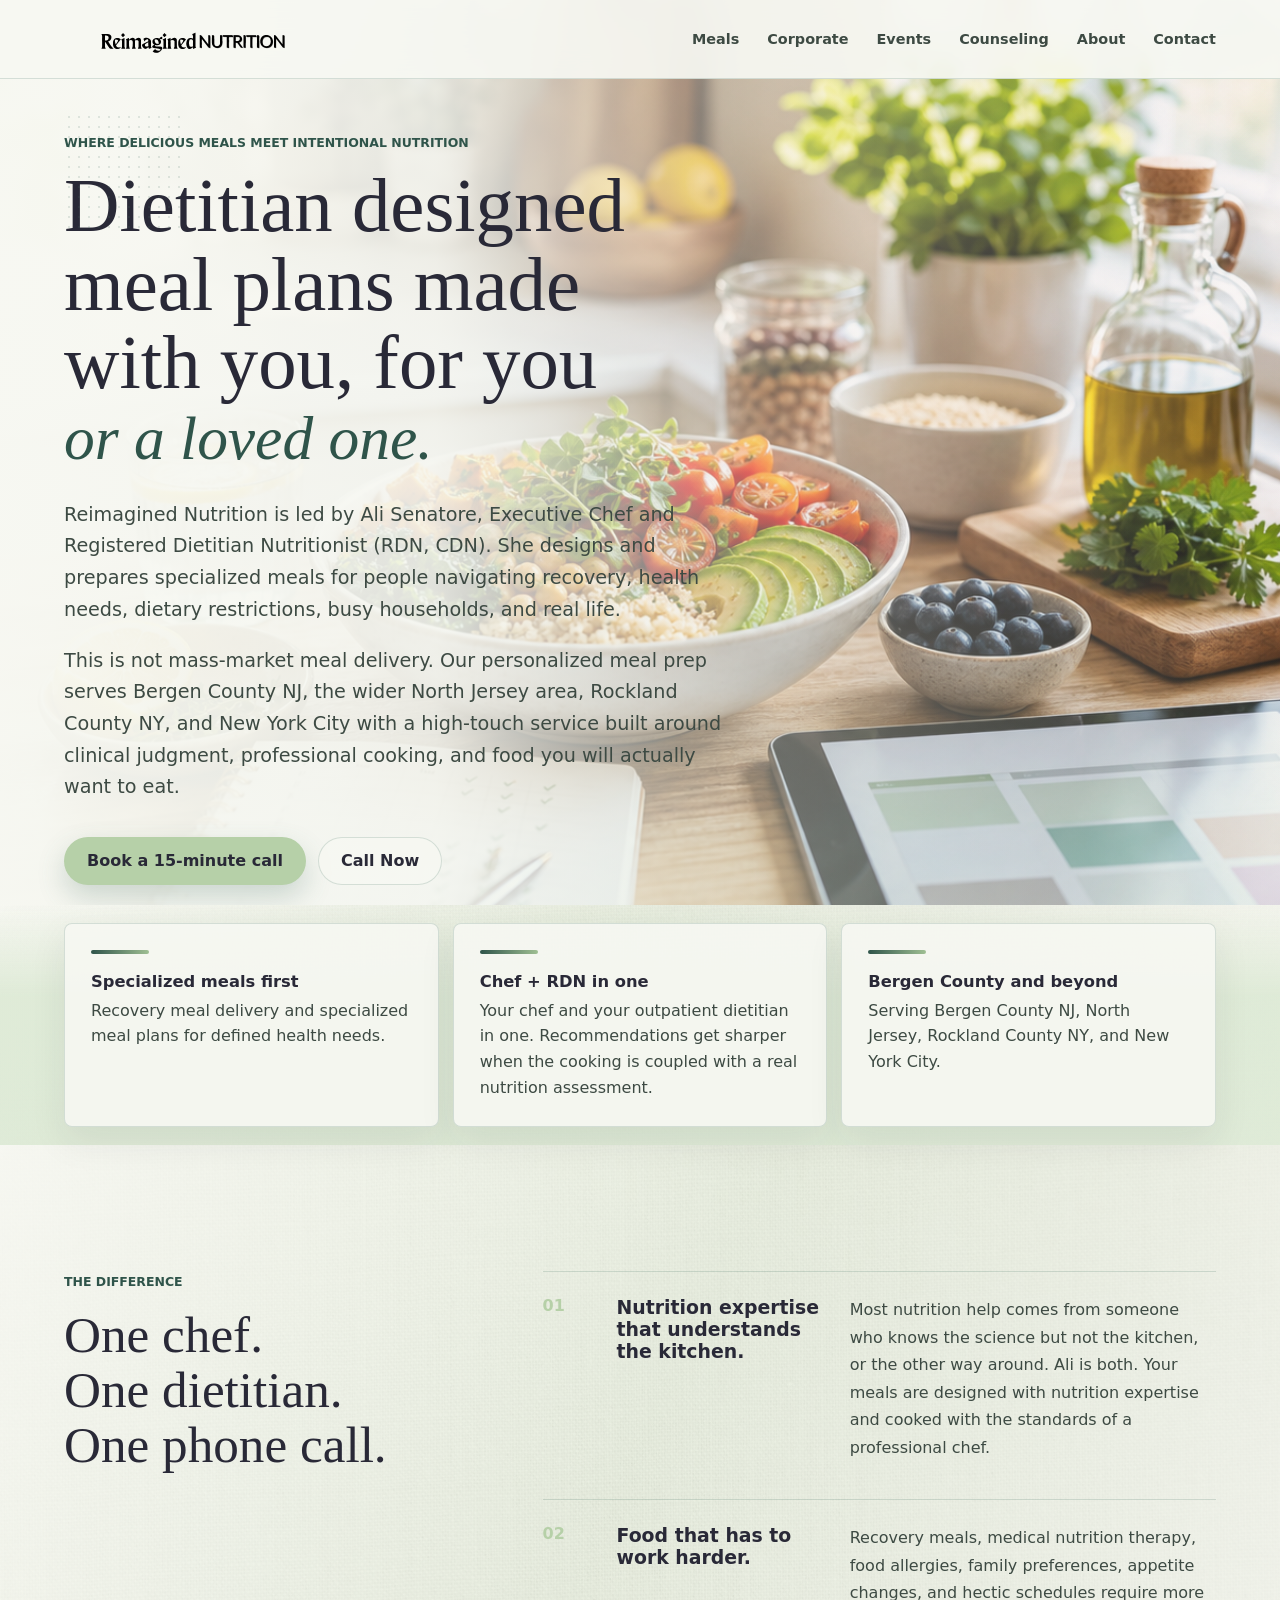
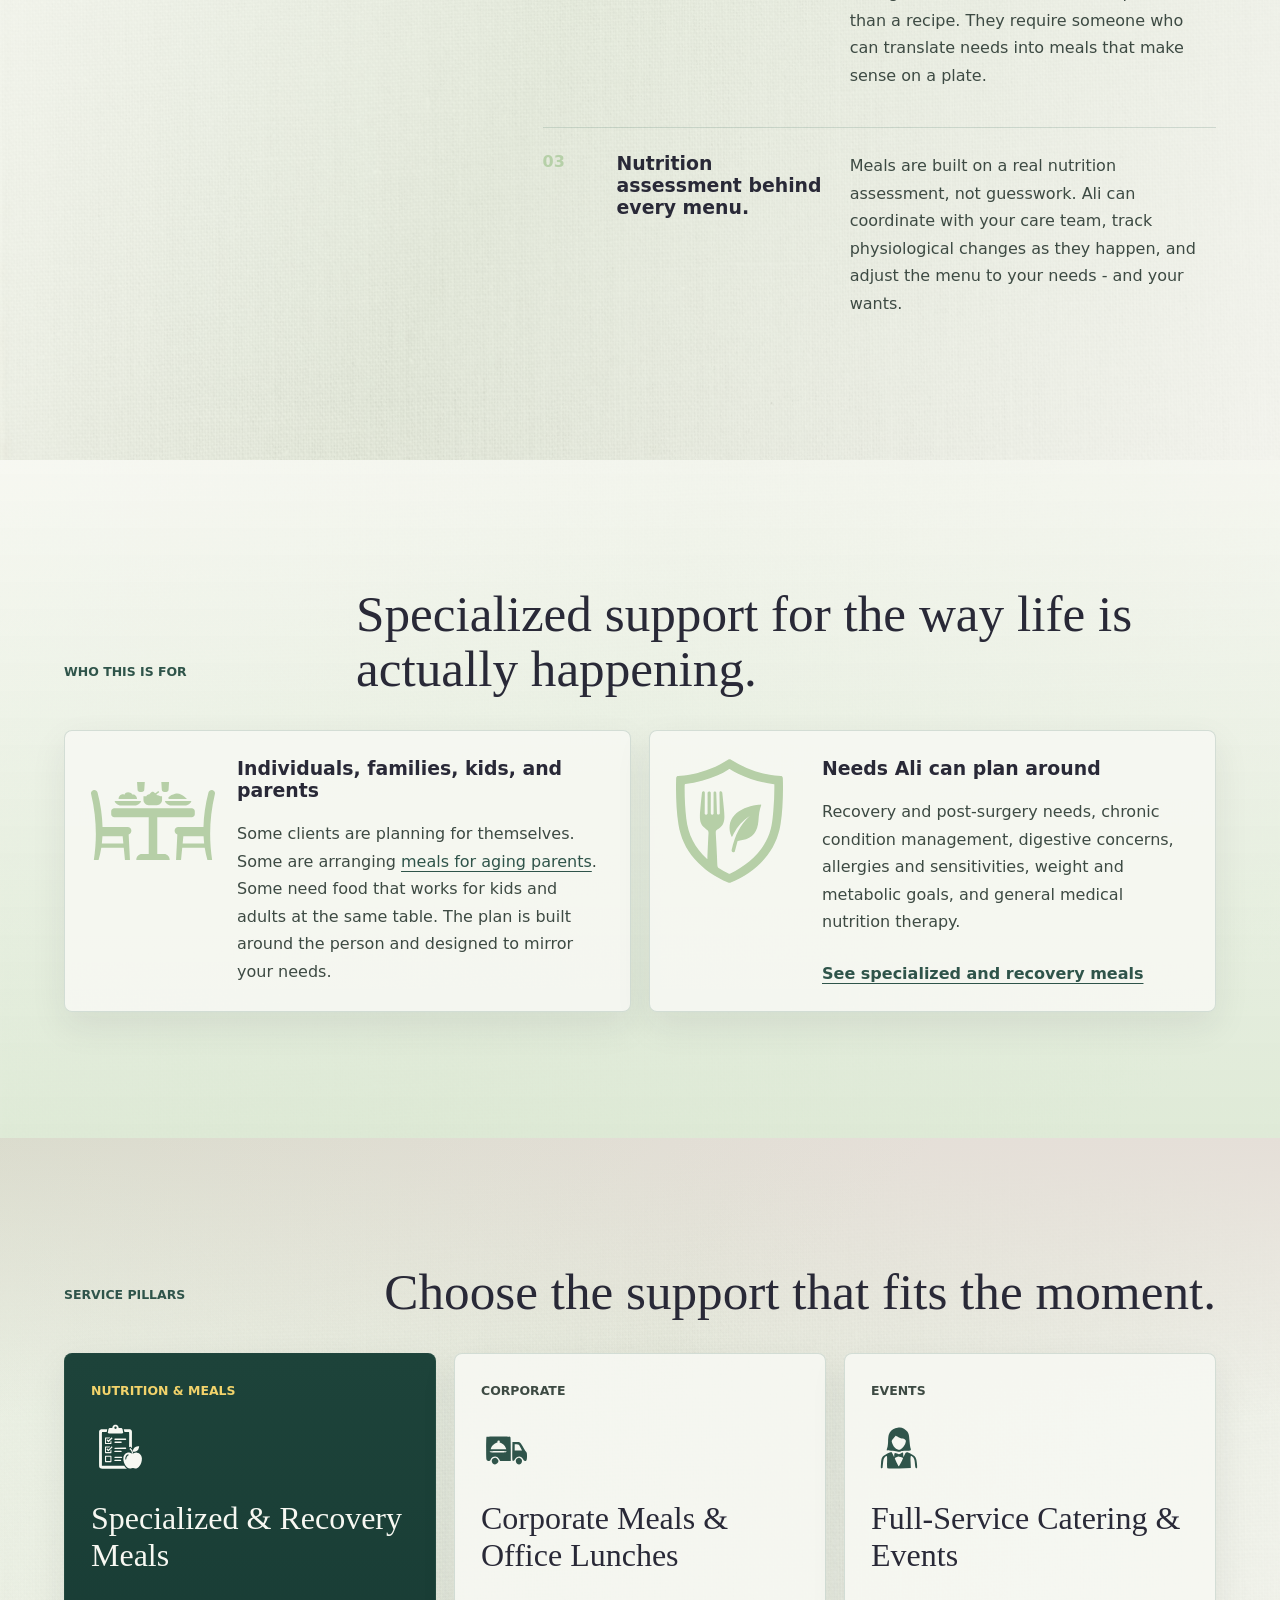
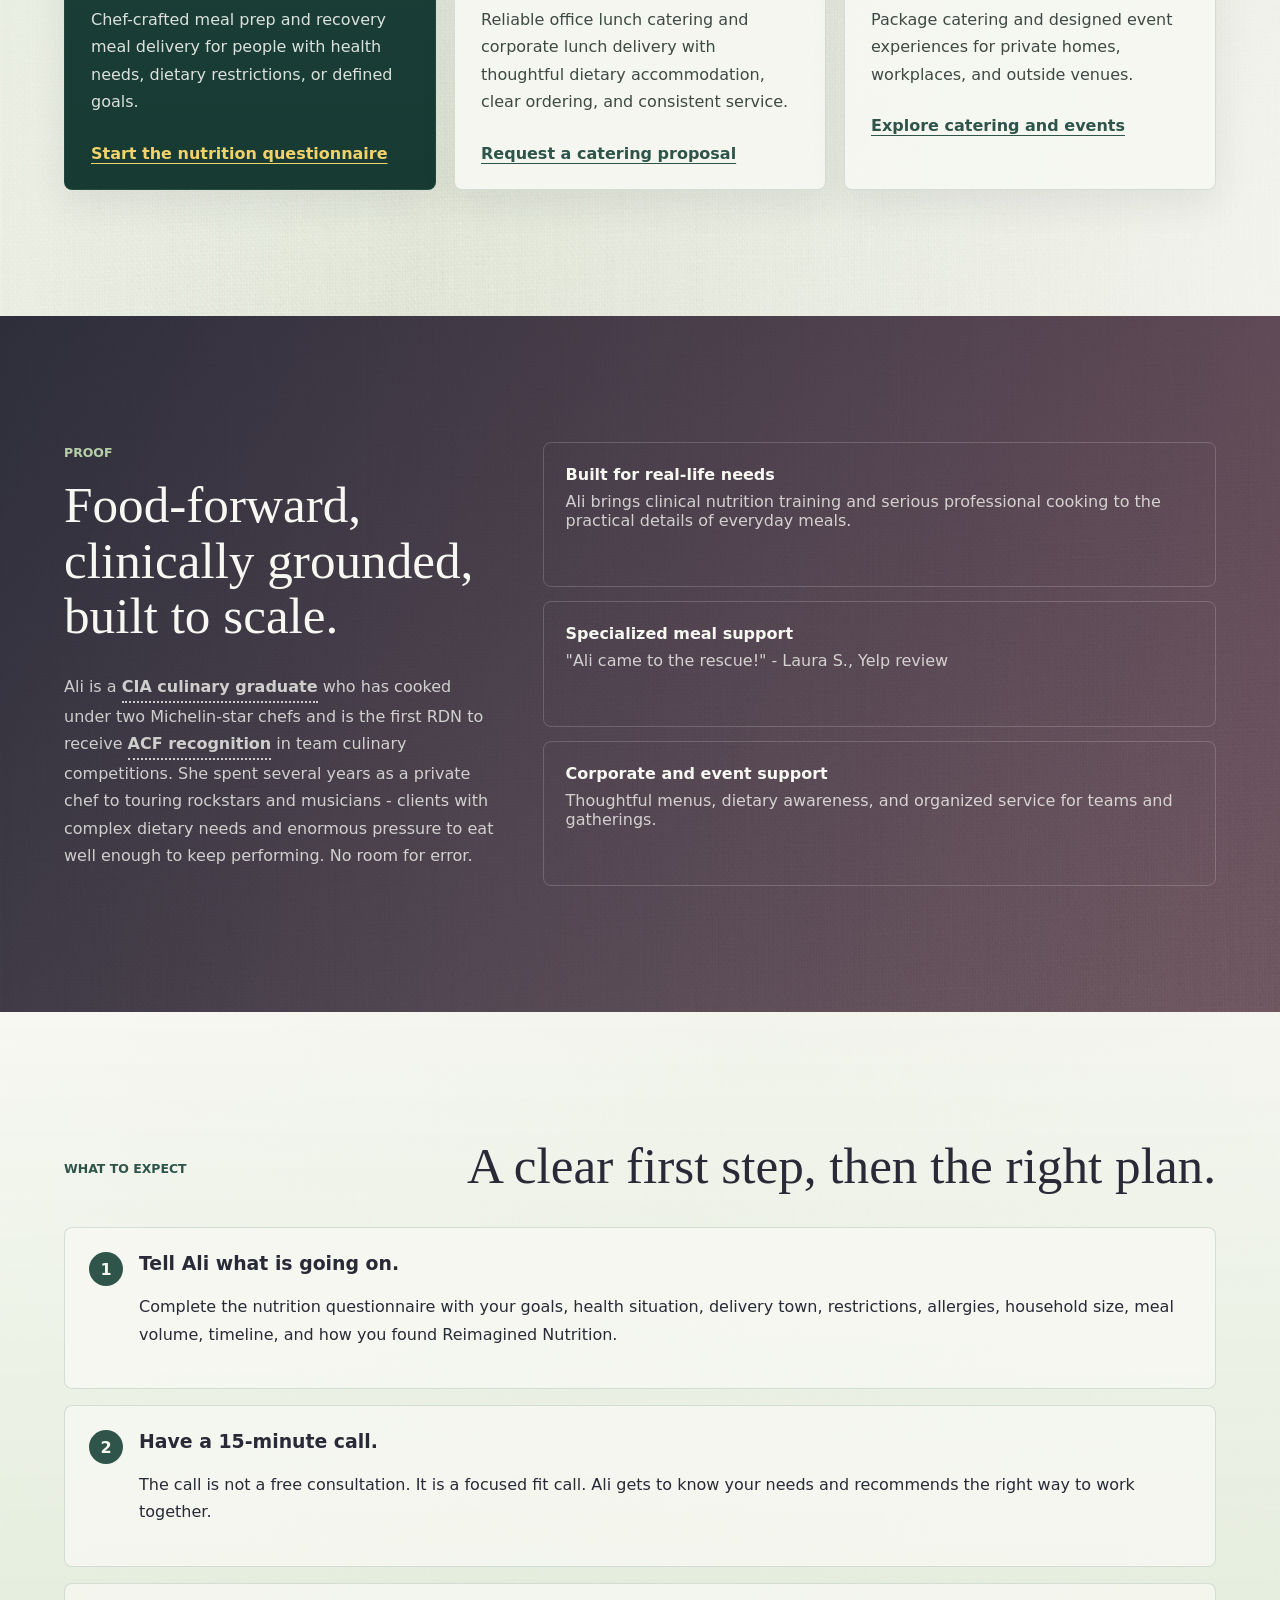
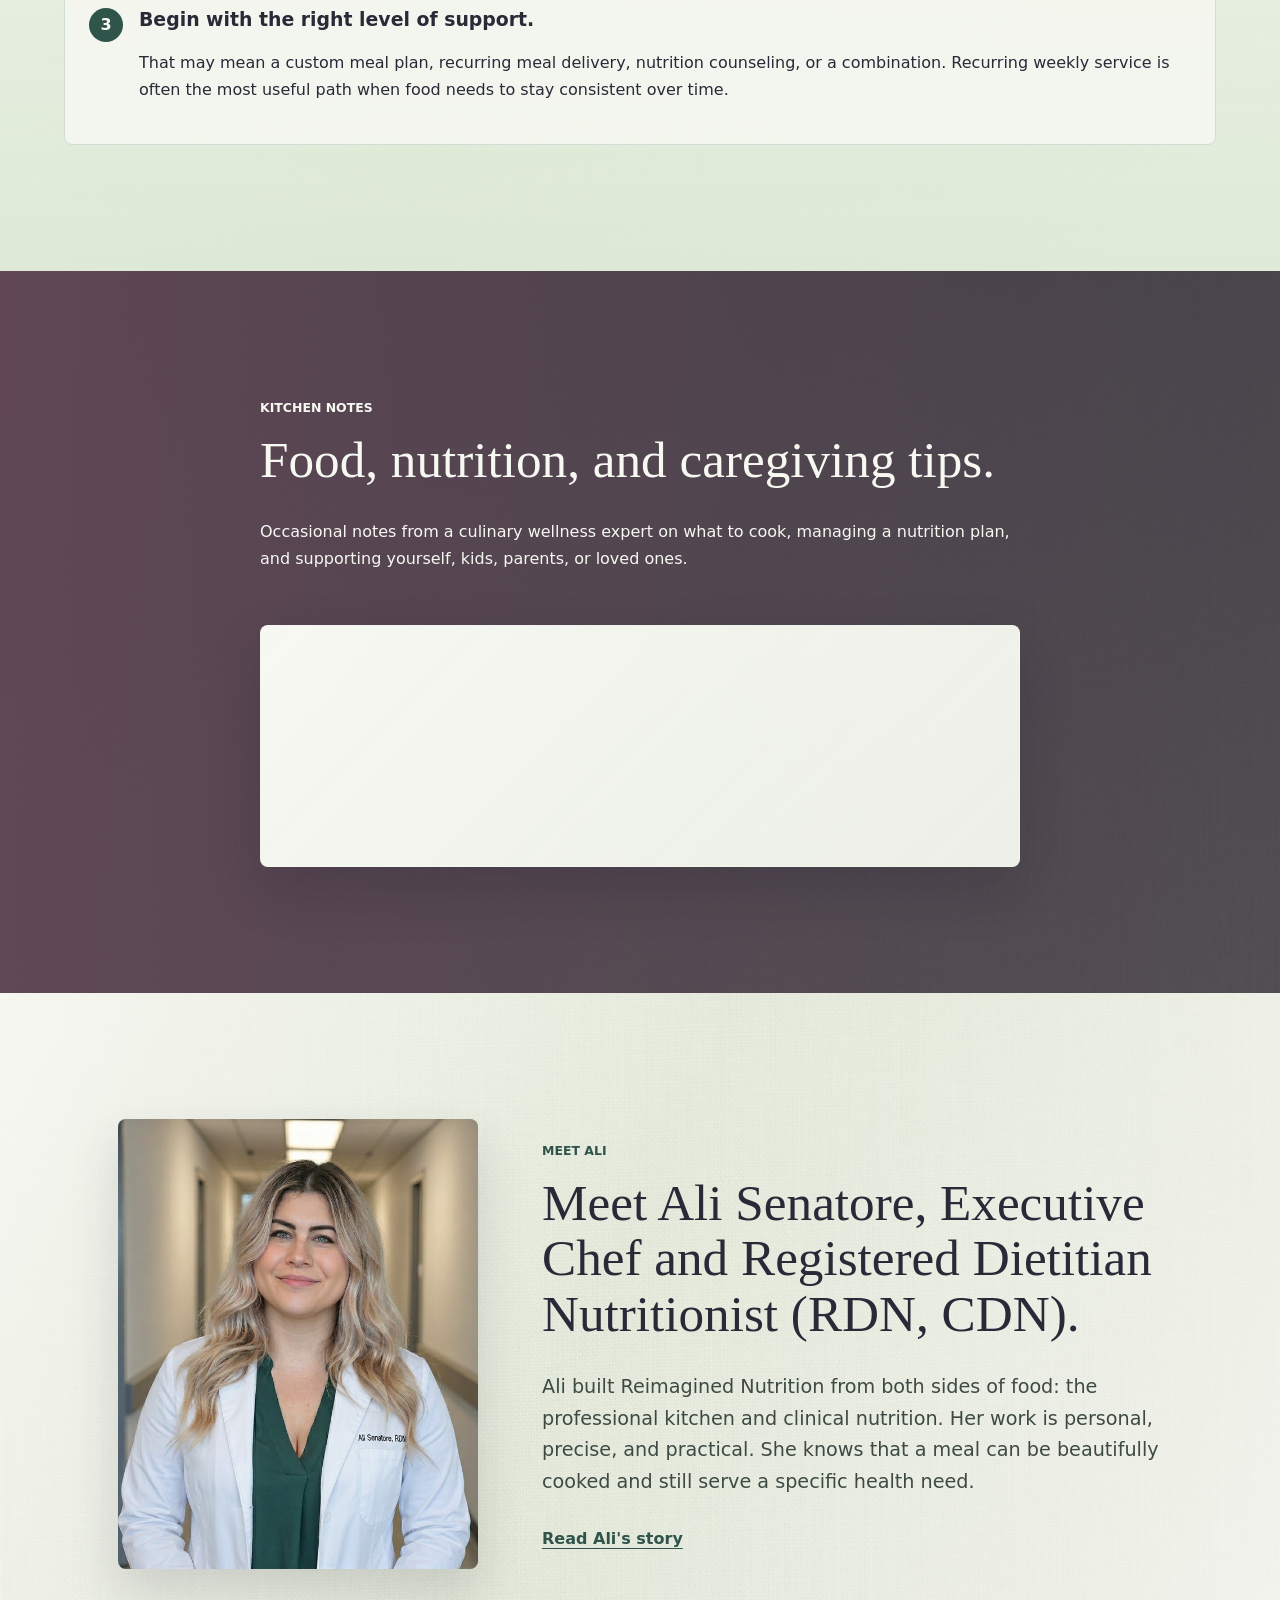
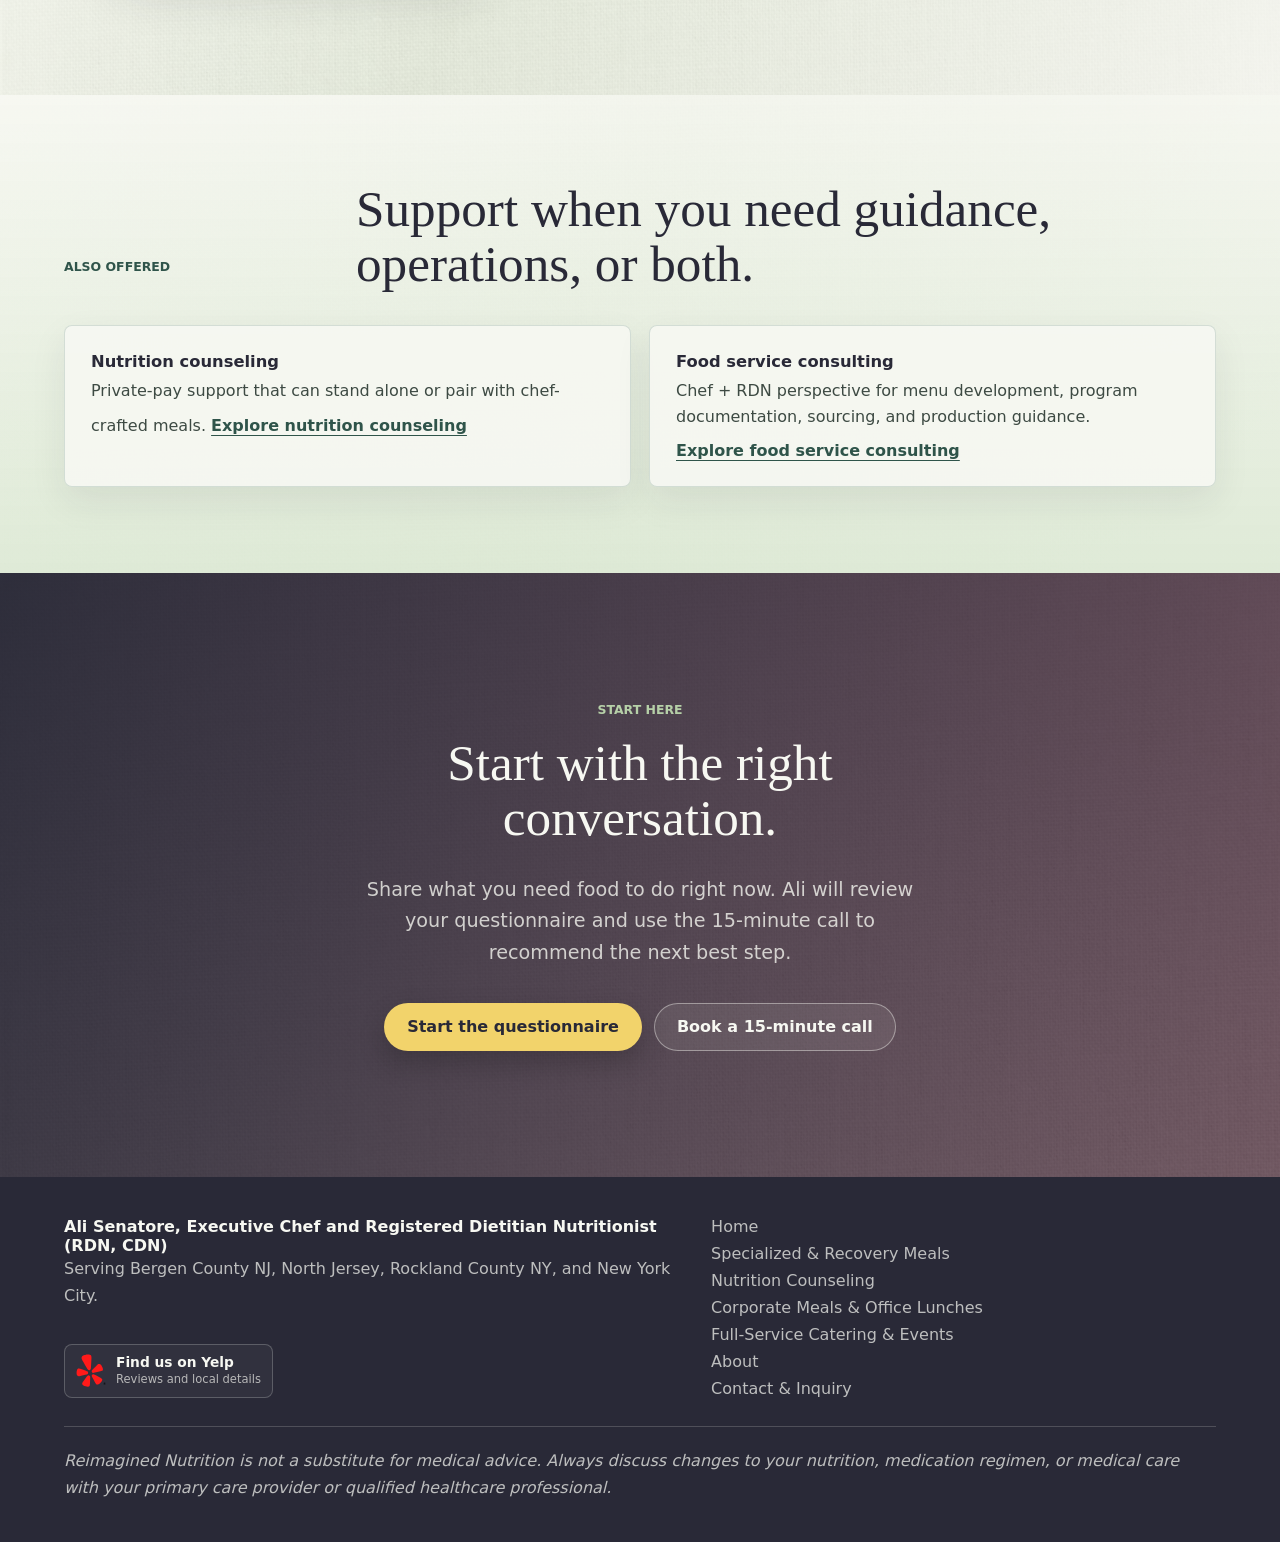
==== index.html @ 57abd43b "Link homepage aging-parent mention to caregiver landing page" ====
<!doctype html>
<html lang="en">
  <head>
    <meta charset="utf-8">
    <meta name="viewport" content="width=device-width, initial-scale=1">
    <title>Chef Dietitian Meal Plans | Reimagined Nutrition</title>
    <meta name="description" content="Chef-crafted meal plans and recovery meal delivery from Ali Senatore, RDN, serving Bergen County NJ, North Jersey, NYC, and Rockland.">
    <link rel="icon" type="image/png" href="assets/reimagined-nutrition-icon.png">
    <link rel="preload" as="image" href="assets/reimagined-nutrition-hero.png">
    <link rel="preload" as="image" href="assets/reimagined-nutrition-logo-transparent.png">
    <link rel="stylesheet" href="styles.css?v=caregiver-link-20260904">
  </head>
  <body>
    <header class="site-header" data-header>
      <a class="brand" href="index.html" aria-label="Reimagined Nutrition home">
        <img class="brand-logo" src="assets/reimagined-nutrition-logo-transparent.png" alt="Reimagined Nutrition">
      </a>
      <button class="nav-toggle" type="button" aria-label="Toggle navigation" aria-expanded="false" data-nav-toggle>
        <span></span>
        <span></span>
      </button>
      <nav class="site-nav" aria-label="Primary navigation" data-nav>
        <a href="specialized-recovery-meals.html">Meals</a>
        <a href="corporate-meals-office-lunches.html">Corporate</a>
        <a href="full-service-catering-events.html">Events</a>
        <a href="nutrition-counseling.html">Counseling</a>
        <a href="about.html">About</a>
        <a href="contact-and-inquiry.html">Contact</a>
      </nav>
    </header>

    <main id="top">
      <section class="hero" aria-labelledby="hero-title">
        <img class="hero-image" src="assets/reimagined-nutrition-hero.png" alt="Balanced meal ingredients, meal planning tools, and a coaching notebook on a bright kitchen table.">
        <div class="hero-shade" aria-hidden="true"></div>
        <div class="hero-content">
          <p class="eyebrow">where delicious meals meet intentional nutrition</p>
          <h1 id="hero-title"><span class="hero-title-lock">Dietitian designed</span> <span class="hero-title-lock">meal plans made</span> <span class="hero-title-lock">with you, for you</span> <span class="hero-title-note">or a loved one.</span></h1>
          <p class="hero-copy">
            Reimagined Nutrition is led by Ali Senatore, Executive Chef and Registered Dietitian Nutritionist (RDN, CDN).
            She designs and prepares specialized meals for people navigating recovery, health needs, dietary restrictions,
            busy households, and real life.
          </p>
          <p class="hero-copy">
            This is not mass-market meal delivery. Our personalized meal prep serves Bergen County NJ,
            the wider North Jersey area, Rockland County NY, and New York City with a high-touch service
            built around clinical judgment, professional cooking, and food you will actually want to eat.
          </p>
          <div class="hero-actions">
            <a class="button button-primary" href="https://meetings-na2.hubspot.com/alexandra-senatore">Book a 15-minute call</a>
            <a class="button button-light" href="tel:+12019064983">Call Now</a>
          </div>
        </div>
      </section>

      <section class="intro" aria-label="Practice highlights">
        <div class="intro-item">
          <strong>Specialized meals first</strong>
          <span>Recovery meal delivery and specialized meal plans for defined health needs.</span>
        </div>
        <div class="intro-item">
          <strong>Chef + RDN in one</strong>
          <span>Your chef and your outpatient dietitian in one. Recommendations get sharper when the cooking is coupled with a real nutrition assessment.</span>
        </div>
        <div class="intro-item">
          <strong>Bergen County and beyond</strong>
          <span>Serving Bergen County NJ, North Jersey, Rockland County NY, and New York City.</span>
        </div>
      </section>

      <section class="section split" id="difference">
        <div>
          <p class="eyebrow">The Difference</p>
          <h2 class="line-stack">
            <span>One chef.</span>
            <span>One dietitian.</span>
            <span>One phone call.</span>
          </h2>
        </div>
        <div class="method-list">
          <article>
            <span>01</span>
            <h3>Nutrition expertise that understands the kitchen.</h3>
            <p>Most nutrition help comes from someone who knows the science but not the kitchen, or the other way around. Ali is both. Your meals are designed with nutrition expertise and cooked with the standards of a professional chef.</p>
          </article>
          <article>
            <span>02</span>
            <h3>Food that has to work harder.</h3>
            <p>Recovery meals, medical nutrition therapy, food allergies, family preferences, appetite changes, and hectic schedules require more than a recipe. They require someone who can translate needs into meals that make sense on a plate.</p>
          </article>
          <article>
            <span>03</span>
            <h3>Nutrition assessment behind every menu.</h3>
            <p>Meals are built on a real nutrition assessment, not guesswork. Ali can coordinate with your care team, track physiological changes as they happen, and adjust the menu to your needs - and your wants.</p>
          </article>
        </div>
      </section>

      <section class="section soft" id="who">
        <div class="section-heading">
          <p class="eyebrow">Who This Is For</p>
          <h2>Specialized support for the way life is actually happening.</h2>
        </div>
        <div class="grid-2">
          <article class="card card-rule support-card">
            <img class="service-icon" src="assets/icon-support-table.svg" alt="">
            <div class="support-card-copy">
              <h3>Individuals, families, kids, and parents</h3>
              <p>Some clients are planning for themselves. Some are arranging <a class="text-link" href="meal-plans-for-aging-parents-and-spouses.html">meals for aging parents</a>. Some need food that works for kids and adults at the same table. The plan is built around the person and designed to mirror your needs.</p>
            </div>
          </article>
          <article class="card card-rule support-card">
            <img class="service-icon" src="assets/icon-support-nutrition-shield.svg" alt="">
            <div class="support-card-copy">
              <h3>Needs Ali can plan around</h3>
              <p>Recovery and post-surgery needs, chronic condition management, digestive concerns, allergies and sensitivities, weight and metabolic goals, and general medical nutrition therapy.</p>
              <a class="text-link" href="specialized-recovery-meals.html">See specialized and recovery meals</a>
            </div>
          </article>
        </div>
      </section>

      <section class="section alt" id="services">
        <div class="section-heading">
          <p class="eyebrow">Service Pillars</p>
          <h2>Choose the support that fits the moment.</h2>
        </div>
        <div class="grid-3">
          <article class="program-card featured">
            <p class="program-meta">Nutrition & meals</p>
            <span class="program-icon program-icon-menus" aria-hidden="true"></span>
            <h3>Specialized & Recovery Meals</h3>
            <p>Chef-crafted meal prep and recovery meal delivery for people with health needs, dietary restrictions, or defined goals.</p>
            <a class="text-link" href="contact-and-inquiry.html#nutrition-questionnaire">Start the nutrition questionnaire</a>
          </article>
          <article class="program-card">
            <p class="program-meta">Corporate</p>
            <span class="program-icon program-icon-delivery-plan" aria-hidden="true"></span>
            <h3>Corporate Meals & Office Lunches</h3>
            <p>Reliable office lunch catering and corporate lunch delivery with thoughtful dietary accommodation, clear ordering, and consistent service.</p>
            <a class="text-link" href="contact-and-inquiry.html#catering-inquiry">Request a catering proposal</a>
          </article>
          <article class="program-card">
            <p class="program-meta">Events</p>
            <span class="program-icon program-icon-staff" aria-hidden="true"></span>
            <h3>Full-Service Catering & Events</h3>
            <p>Package catering and designed event experiences for private homes, workplaces, and outside venues.</p>
            <a class="text-link" href="full-service-catering-events.html">Explore catering and events</a>
          </article>
        </div>
      </section>

      <section class="section dark split" id="proof">
        <div>
          <p class="eyebrow">Proof</p>
          <h2>Food-forward, clinically grounded, built to scale.</h2>
          <p>Ali is a <span class="tooltip-term" tabindex="0">CIA culinary graduate<span class="tooltip-bubble" role="tooltip">CIA is The Culinary Institute of America, one of the country's most respected culinary schools and a recognized training ground for serious professional chefs.</span></span> who has cooked under two Michelin-star chefs and is the first RDN to receive <span class="tooltip-term" tabindex="0">ACF recognition<span class="tooltip-bubble" role="tooltip">ACF is the American Culinary Federation, a respected professional chefs' organization. Its recognition is based on judged culinary standards in live competition.</span></span> in team culinary competitions. She spent several years as a private chef to touring rockstars and musicians - clients with complex dietary needs and enormous pressure to eat well enough to keep performing. No room for error.</p>
        </div>
        <div class="evidence-points">
          <div>
            <strong>Built for real-life needs</strong>
            <span>Ali brings clinical nutrition training and serious professional cooking to the practical details of everyday meals.</span>
          </div>
          <div>
            <strong>Specialized meal support</strong>
            <span>"Ali came to the rescue!" - Laura S., Yelp review</span>
          </div>
          <div>
            <strong>Corporate and event support</strong>
            <span>Thoughtful menus, dietary awareness, and organized service for teams and gatherings.</span>
          </div>
        </div>
      </section>

      <section class="section soft">
        <div class="section-heading">
          <p class="eyebrow">What To Expect</p>
          <h2>A clear first step, then the right plan.</h2>
        </div>
        <div class="steps">
          <article class="step">
            <h3>Tell Ali what is going on.</h3>
            <p>Complete the nutrition questionnaire with your goals, health situation, delivery town, restrictions, allergies, household size, meal volume, timeline, and how you found Reimagined Nutrition.</p>
          </article>
          <article class="step">
            <h3>Have a 15-minute call.</h3>
            <p>The call is not a free consultation. It is a focused fit call. Ali gets to know your needs and recommends the right way to work together.</p>
          </article>
          <article class="step">
            <h3>Begin with the right level of support.</h3>
            <p>That may mean a custom meal plan, recurring meal delivery, nutrition counseling, or a combination. Recurring weekly service is often the most useful path when food needs to stay consistent over time.</p>
          </article>
        </div>
      </section>

      <section class="section newsletter homepage-newsletter">
        <div>
          <p class="eyebrow">Kitchen Notes</p>
          <h2>Food, nutrition, and caregiving tips.</h2>
          <p>Occasional notes from a culinary wellness expert on what to cook, managing a nutrition plan, and supporting yourself, kids, parents, or loved ones.</p>
        </div>
        <div class="form-card hubspot-form" aria-label="Newsletter signup form">
          <div class="hs-form-frame" data-region="na2" data-form-id="2b6db5f2-5326-433b-b1ba-5eb630c8b293" data-portal-id="247079971"></div>
        </div>
      </section>

      <section class="section split portrait-split">
        <div>
          <figure class="portrait-frame">
            <img src="assets/reimagined-nutrition-ali-senatore.png" alt="Ali Senatore, Executive Chef and Registered Dietitian Nutritionist.">
          </figure>
        </div>
        <div>
          <p class="eyebrow">Meet Ali</p>
          <h2>Meet Ali Senatore, Executive Chef and Registered Dietitian Nutritionist (RDN, CDN).</h2>
          <p class="lead">Ali built Reimagined Nutrition from both sides of food: the professional kitchen and clinical nutrition. Her work is personal, precise, and practical. She knows that a meal can be beautifully cooked and still serve a specific health need.</p>
          <a class="text-link" href="about.html">Read Ali's story</a>
        </div>
      </section>

      <section class="section tight soft">
        <div class="section-heading">
          <p class="eyebrow">Also Offered</p>
          <h2>Support when you need guidance, operations, or both.</h2>
        </div>
        <div class="grid-2">
          <article class="mini-card">
            <strong>Nutrition counseling</strong>
            <span>Private-pay support that can stand alone or pair with chef-crafted meals.</span>
            <a class="text-link" href="nutrition-counseling.html">Explore nutrition counseling</a>
          </article>
          <article class="mini-card">
            <strong>Food service consulting</strong>
            <span>Chef + RDN perspective for menu development, program documentation, sourcing, and production guidance.</span>
            <a class="text-link" href="food-service-consulting.html">Explore food service consulting</a>
          </article>
        </div>
      </section>

      <section class="section dark closing-cta">
        <div class="closing-cta-content">
          <p class="eyebrow">Start Here</p>
          <h2>Start with the right conversation.</h2>
          <p class="lead">Share what you need food to do right now. Ali will review your questionnaire and use the 15-minute call to recommend the next best step.</p>
          <div class="button-row">
            <a class="button button-primary" href="contact-and-inquiry.html#nutrition-questionnaire">Start the questionnaire</a>
            <a class="button button-light" href="https://meetings-na2.hubspot.com/alexandra-senatore">Book a 15-minute call</a>
          </div>
        </div>
      </section>
    </main>

    <footer class="site-footer" data-site-footer></footer>

    <script type="application/ld+json">
      {
        "@context": "https://schema.org",
        "@type": "LocalBusiness",
        "name": "Reimagined Nutrition",
        "url": "https://www.reimaginednutrition.com/",
        "image": "assets/reimagined-nutrition-logo-transparent.png",
        "description": "Chef-crafted specialized meal plans, recovery meal delivery, corporate catering, and event catering from Ali Senatore, Executive Chef and Registered Dietitian Nutritionist (RDN, CDN).",
        "areaServed": [
          "Bergen County NJ",
          "North Jersey",
          "Rockland County NY",
          "New York City"
        ],
        "serviceType": [
          "Specialized meal plans",
          "Recovery meal delivery",
          "Corporate catering",
          "Office lunch catering",
          "Full-service catering",
          "Nutrition counseling"
        ]
      }
    </script>
    <script src="script.js"></script>
    <script src="footer.js"></script>
    <script src="https://js-na2.hsforms.net/forms/embed/247079971.js" defer></script>
    <!-- Start of HubSpot Embed Code -->
    <script type="text/javascript" id="hs-script-loader" async defer src="//js-na2.hs-scripts.com/247079971.js"></script>
    <!-- End of HubSpot Embed Code -->
  </body>
</html>
---- styles.css ----
:root {
  --ink: #292937;
  --muted: #3d4a43;
  --paper: #ecefe8;
  --panel: #f7f8f2;
  --leaf: #b6d0a8;
  --leaf-dark: #2f544a;
  --leaf-soft: #dce9d4;
  --avocado: #9fbf93;
  --table-warmth: #e5dfd8;
  --gold: #ad807b;
  --blueberry: #292937;
  --cocoa: #6f4e5d;
  --sun: #f2d36b;
  --active-green: #173a33;
  --active-green-soft: #1d433a;
  --review-magenta: #ff00ff;
  --line: rgba(71, 114, 99, 0.2);
  --shadow: 0 24px 60px rgba(41, 41, 55, 0.12);
  --linen-texture: url("assets/reimagined-nutrition-linen-texture.jpg");
  --wood-grain:
    linear-gradient(115deg, rgba(247, 248, 242, 0.9), rgba(220, 233, 212, 0.48) 46%, rgba(247, 248, 242, 0.88)),
    linear-gradient(180deg, rgba(247, 248, 242, 0.74), rgba(247, 248, 242, 0.58)),
    var(--linen-texture);
  --wood-grain-dark:
    linear-gradient(115deg, rgba(41, 41, 55, 0.92), rgba(111, 78, 93, 0.78)),
    linear-gradient(180deg, rgba(41, 41, 55, 0.62), rgba(23, 58, 51, 0.34)),
    var(--linen-texture);
  --wood-grain-size: auto, auto, cover;
  --wood-grain-dark-size: auto, auto, cover;
  font-family: Inter, ui-sans-serif, system-ui, -apple-system, BlinkMacSystemFont, "Segoe UI", sans-serif;
}

* {
  box-sizing: border-box;
}

html {
  scroll-behavior: smooth;
}

body {
  margin: 0;
  background:
    var(--wood-grain),
    var(--paper);
  background-attachment: fixed;
  background-size: var(--wood-grain-size), auto;
  color: var(--ink);
  overflow-x: hidden;
}

body.nav-open {
  overflow: hidden;
}

a {
  color: inherit;
  text-decoration: none;
}

a:focus-visible,
button:focus-visible {
  outline: 3px solid var(--sun);
  outline-offset: 4px;
}

img {
  display: block;
  max-width: 100%;
}

h1,
h2,
h3,
h4,
p {
  margin-top: 0;
}

p {
  line-height: 1.72;
}

.site-header {
  align-items: center;
  background: rgba(247, 248, 242, 0.92);
  backdrop-filter: blur(18px);
  border-bottom: 1px solid var(--line);
  display: flex;
  justify-content: space-between;
  left: 0;
  padding: 16px clamp(18px, 5vw, 64px);
  position: fixed;
  right: 0;
  top: 0;
  z-index: 20;
}

.brand {
  align-items: center;
  display: inline-flex;
  line-height: 0;
  position: relative;
  z-index: 1;
}

.brand-logo {
  border-radius: 4px;
  height: 46px;
  object-fit: contain;
  width: min(248px, 52vw);
}

.site-nav {
  align-items: center;
  display: flex;
  gap: clamp(14px, 2.2vw, 28px);
  font-size: 0.9rem;
  font-weight: 720;
  position: relative;
  z-index: 1;
}

.site-nav a {
  color: var(--muted);
}

.site-nav a:hover,
.site-nav a:focus-visible,
.site-nav a[aria-current="page"] {
  color: var(--leaf-dark);
}

.nav-toggle {
  background: rgba(247, 248, 242, 0.9);
  border: 1px solid var(--line);
  border-radius: 999px;
  display: none;
  height: 42px;
  padding: 0;
  width: 42px;
}

.nav-toggle span {
  background: var(--ink);
  display: block;
  height: 2px;
  margin: 7px auto;
  transition: transform 180ms ease, opacity 180ms ease;
  width: 24px;
}

.nav-open .nav-toggle span:first-child {
  transform: translateY(4.5px) rotate(45deg);
}

.nav-open .nav-toggle span:last-child {
  transform: translateY(-4.5px) rotate(-45deg);
}

.hero {
  min-height: 92vh;
  overflow: hidden;
  padding: 132px clamp(18px, 5vw, 64px) 88px;
  position: relative;
}

.hero.compact {
  min-height: 58vh;
  padding-bottom: 76px;
}

.hero::after {
  background-image: radial-gradient(rgba(71, 114, 99, 0.24) 1.2px, transparent 1.2px);
  background-size: 10px 10px;
  content: "";
  height: 118px;
  left: clamp(18px, 5vw, 64px);
  opacity: 0.62;
  pointer-events: none;
  position: absolute;
  top: 112px;
  width: 118px;
  z-index: 1;
}

.hero-image,
.hero-shade {
  inset: 0;
  position: absolute;
}

.hero-image {
  height: 100%;
  object-fit: cover;
  object-position: center right;
  width: 100%;
}

.corporate-hero .hero-image {
  object-position: center 54%;
}

.events-hero .hero-image {
  object-position: center 62%;
}

.counseling-hero .hero-image {
  object-position: 72% center;
}

.counseling-hero .hero-actions {
  align-items: flex-start;
  flex-direction: column;
}

#counseling-intake {
  scroll-margin-top: 88px;
}

@media (min-width: 721px) {
  .counseling-hero .hero-image {
    transform: scale(1.1) translateX(6%);
    transform-origin: center;
  }
}

.about-hero .hero-image {
  height: calc(100% - 104px);
  left: auto;
  object-fit: cover;
  object-position: center 42%;
  right: clamp(18px, 3vw, 42px);
  top: 104px;
  width: min(46vw, 720px);
}

.hero-shade {
  background:
    linear-gradient(90deg, rgba(247, 248, 242, 0.98) 0%, rgba(247, 248, 242, 0.9) 34%, rgba(247, 248, 242, 0.36) 58%, rgba(247, 248, 242, 0.06) 100%),
    linear-gradient(0deg, rgba(182, 208, 168, 0.25), rgba(173, 128, 123, 0.08) 46%);
}

.hero.compact .hero-shade {
  background:
    linear-gradient(90deg, rgba(247, 248, 242, 0.98) 0%, rgba(247, 248, 242, 0.9) 48%, rgba(247, 248, 242, 0.28) 100%),
    linear-gradient(135deg, rgba(182, 208, 168, 0.34), rgba(173, 128, 123, 0.14));
}

.hero-content {
  max-width: 760px;
  min-width: 0;
  position: relative;
  z-index: 1;
}

.contact-chooser-hero {
  align-items: center;
  background:
    linear-gradient(135deg, rgba(220, 233, 212, 0.42), rgba(182, 208, 168, 0.16) 52%, rgba(247, 248, 242, 0.18)),
    var(--leaf);
  display: flex;
  justify-content: center;
  min-height: 62vh;
  padding-inline: clamp(20px, 5vw, 64px);
  text-align: center;
}

.contact-chooser-hero .hero-image {
  display: none;
}

.contact-chooser-hero .hero-shade {
  display: none;
}

.contact-chooser-hero::after {
  display: none;
}

.contact-chooser-hero .hero-content {
  background:
    linear-gradient(145deg, rgba(41, 41, 55, 0.96), rgba(47, 84, 74, 0.92)),
    var(--wood-grain-dark);
  background-size: auto, var(--wood-grain-dark-size);
  border: 1px solid rgba(247, 248, 242, 0.2);
  border-radius: 8px;
  box-shadow: 0 28px 70px rgba(23, 23, 34, 0.28);
  color: var(--panel);
  max-width: 620px;
  padding: clamp(28px, 4vw, 48px);
  width: min(620px, 100%);
}

.contact-chooser-hero .eyebrow {
  color: var(--sun);
}

.contact-chooser-hero h1 {
  color: var(--panel);
  margin-bottom: 22px;
}

.contact-chooser-hero .hero-actions {
  justify-content: center;
  margin-top: 0;
}

.contact-chooser-hero .button-light {
  background: rgba(247, 248, 242, 0.08);
  border-color: rgba(247, 248, 242, 0.42);
  color: var(--panel);
}

.contact-chooser-hero .button-light:hover,
.contact-chooser-hero .button-light:focus-visible {
  background: var(--sun);
  border-color: var(--sun);
  color: var(--ink);
}

.proposal-card-section {
  background:
    linear-gradient(135deg, rgba(220, 233, 212, 0.42), rgba(182, 208, 168, 0.16) 52%, rgba(247, 248, 242, 0.18)),
    var(--leaf);
  display: grid;
  min-height: min(560px, 64vh);
  place-items: center;
}

.proposal-card {
  background:
    linear-gradient(145deg, rgba(41, 41, 55, 0.96), rgba(47, 84, 74, 0.92)),
    var(--wood-grain-dark);
  background-size: auto, var(--wood-grain-dark-size);
  border: 1px solid rgba(247, 248, 242, 0.18);
  border-radius: 8px;
  box-shadow: var(--shadow);
  color: var(--panel);
  max-width: 720px;
  padding: clamp(28px, 4vw, 48px);
  text-align: center;
}

.proposal-card h2 {
  color: var(--panel);
  margin-bottom: 22px;
}

.proposal-card .lead {
  color: rgba(247, 248, 242, 0.88);
  margin-inline: auto;
  max-width: 56ch;
}

.proposal-card .button-row {
  justify-content: center;
}

.proposal-card .button-primary {
  background: var(--sun);
  border-color: var(--sun);
  color: var(--ink);
}

.proposal-card .button-primary:hover,
.proposal-card .button-primary:focus-visible {
  background: var(--panel);
  border-color: var(--panel);
  color: var(--leaf-dark);
}

.proposal-card .button-light {
  background: rgba(247, 248, 242, 0.08);
  border-color: rgba(247, 248, 242, 0.42);
  color: var(--panel);
}

.proposal-card .button-light:hover,
.proposal-card .button-light:focus-visible {
  background: var(--sun);
  border-color: var(--sun);
  color: var(--ink);
}

.eyebrow {
  color: var(--leaf-dark);
  font-size: 0.78rem;
  font-weight: 820;
  letter-spacing: 0;
  margin: 0 0 14px;
  text-transform: uppercase;
}

h1 {
  font-family: Georgia, "Times New Roman", serif;
  font-size: clamp(3rem, 6vw, 6.55rem);
  font-weight: 520;
  line-height: 1.02;
  margin-bottom: 28px;
  max-width: 820px;
}

.hero-title-note {
  color: var(--leaf-dark);
  display: block;
  font-size: clamp(2.35rem, 4.8vw, 5.15rem);
  font-style: italic;
  line-height: 1.03;
  margin-top: 0.08em;
}

.hero-title-lock {
  white-space: nowrap;
}

.no-wrap {
  white-space: nowrap;
}

.compact h1 {
  font-size: clamp(2.8rem, 5.4vw, 5.2rem);
}

h2 {
  font-family: Georgia, "Times New Roman", serif;
  font-size: clamp(2.05rem, 4vw, 4rem);
  font-weight: 520;
  line-height: 1.08;
  margin-bottom: 0;
}

.section h2 + p {
  margin-top: clamp(18px, 2.4vw, 30px);
}

h3 {
  font-size: 1.18rem;
}

.line-stack span {
  display: block;
}

.keep-together {
  white-space: nowrap;
}

.hero-copy,
.lead {
  color: var(--muted);
  font-size: clamp(1.05rem, 1.5vw, 1.3rem);
  line-height: 1.65;
  max-width: 680px;
}

.pull-quote {
  color: var(--ink);
  margin: clamp(22px, 3vw, 34px) 0 0;
  max-width: 660px;
  padding-left: clamp(52px, 5vw, 82px);
  position: relative;
}

.pull-quote > p {
  margin: 0;
}

.meal-review > p {
  font-size: 1.5rem;
  line-height: 1.5;
}

.quote-attribution {
  font-size: 0.85rem;
  margin-top: 14px;
}

.quote-attribution cite {
  font-style: normal;
}

.pull-quote::before {
  color: var(--cocoa);
  content: "\201C";
  font-family: Georgia, "Times New Roman", serif;
  font-size: clamp(5.4rem, 8.5vw, 8rem);
  font-weight: 520;
  left: 0;
  line-height: 0.72;
  opacity: 0.78;
  position: absolute;
  top: -0.08em;
}

.section.dark .pull-quote::before {
  color: var(--sun);
}

.hero-actions,
.button-row {
  display: flex;
  flex-wrap: wrap;
  gap: 12px;
  margin-top: 34px;
}

.section-guide-cta {
  justify-content: center;
  margin-top: 28px;
}

.button {
  align-items: center;
  border: 1px solid transparent;
  border-radius: 999px;
  cursor: pointer;
  display: inline-flex;
  font-weight: 780;
  justify-content: center;
  min-height: 48px;
  padding: 0 22px;
  transition: color 180ms ease, transform 180ms ease, box-shadow 180ms ease, background 180ms ease;
}

.button:hover,
.button:focus-visible {
  transform: translateY(-2px);
}

.button-primary {
  background: var(--leaf);
  box-shadow: 0 12px 28px rgba(71, 114, 99, 0.24);
  color: #292937;
}

.button-primary:hover,
.button-primary:focus-visible {
  background: var(--active-green);
  box-shadow: 0 16px 34px rgba(23, 58, 51, 0.28);
  color: var(--panel);
}

.button-light {
  background: rgba(247, 248, 242, 0.82);
  border-color: var(--line);
}

.program-card.featured .button-light {
  color: var(--leaf-dark);
}

.text-link {
  color: var(--leaf-dark);
  display: inline-flex;
  font-weight: 820;
  margin-top: 12px;
  text-decoration: underline;
  text-underline-offset: 4px;
  transition: color 180ms ease;
}

.text-link:hover,
.text-link:focus-visible {
  color: var(--cocoa);
}

#services .program-card {
  transition: background 180ms ease, box-shadow 180ms ease, color 180ms ease, transform 180ms ease;
}

#services .program-card.featured .text-link,
#services .program-card.featured .text-link:hover,
#services .program-card.featured .text-link:focus-visible,
#services .program-card:not(.featured):hover .text-link,
#services .program-card:not(.featured):focus-within .text-link {
  color: var(--sun);
}

#services .grid-3:has(.program-card:not(.featured):hover) .program-card.featured .text-link,
#services .grid-3:has(.program-card:not(.featured):focus-within) .program-card.featured .text-link {
  color: var(--leaf-dark);
}

.tooltip-term {
  border-bottom: 2px dotted currentColor;
  cursor: help;
  display: inline-block;
  font-weight: 760;
  position: relative;
}

.tooltip-bubble {
  background: var(--ink);
  border: 1px solid rgba(247, 248, 242, 0.22);
  border-radius: 8px;
  bottom: calc(100% + 12px);
  box-shadow: var(--shadow);
  color: #f7f8f2;
  font-family: Inter, ui-sans-serif, system-ui, -apple-system, BlinkMacSystemFont, "Segoe UI", sans-serif;
  font-size: 0.88rem;
  font-weight: 650;
  left: 50%;
  line-height: 1.45;
  opacity: 0;
  padding: 12px 14px;
  pointer-events: none;
  position: absolute;
  text-align: left;
  transform: translate(-50%, 6px);
  transition: opacity 160ms ease, transform 160ms ease;
  visibility: hidden;
  width: min(300px, calc(100vw - 48px));
  z-index: 30;
}

.tooltip-bubble::after {
  background: var(--ink);
  bottom: -6px;
  content: "";
  height: 12px;
  left: 50%;
  position: absolute;
  transform: translateX(-50%) rotate(45deg);
  width: 12px;
}

.tooltip-term:hover .tooltip-bubble,
.tooltip-term:focus-visible .tooltip-bubble {
  opacity: 1;
  transform: translate(-50%, 0);
  visibility: visible;
}

.intro {
  background:
    linear-gradient(180deg, rgba(220, 233, 212, 0), rgba(220, 233, 212, 0.88) 38%),
    var(--wood-grain),
    var(--leaf-soft);
  background-size: auto, var(--wood-grain-size), auto;
  color: var(--ink);
  display: grid;
  gap: 14px;
  grid-template-columns: repeat(3, 1fr);
  margin-top: -68px;
  padding: 18px clamp(18px, 5vw, 64px);
  position: relative;
  z-index: 2;
}

.intro-item,
.card,
.program-card,
.form-card,
.mini-card {
  background: rgba(247, 248, 242, 0.9);
  border: 1px solid var(--line);
  border-radius: 8px;
  box-shadow: 0 14px 36px rgba(41, 41, 55, 0.08);
  padding: 26px;
  transition: background 180ms ease, border-color 180ms ease, box-shadow 180ms ease, color 180ms ease, transform 180ms ease;
}

.intro-item:hover,
.card:hover,
.mini-card:hover,
.meal-card:hover,
.step:hover {
  border-color: rgba(47, 84, 74, 0.34);
  box-shadow: var(--shadow);
  transform: translateY(-3px);
}

.card:has(a):hover,
.card:has(a):focus-within,
.mini-card:has(a):hover,
.mini-card:has(a):focus-within {
  background: linear-gradient(180deg, var(--active-green-soft), var(--active-green));
  color: var(--panel);
  transform: translateY(-3px);
}

.card:has(a):hover p,
.card:has(a):focus-within p,
.card:has(a):hover span,
.card:has(a):focus-within span,
.mini-card:has(a):hover span,
.mini-card:has(a):focus-within span {
  color: rgba(247, 248, 242, 0.88);
}

.card:has(a):hover .text-link,
.card:has(a):focus-within .text-link,
.mini-card:has(a):hover .text-link,
.mini-card:has(a):focus-within .text-link {
  color: var(--sun);
}

.intro-item::before,
.card-rule::before {
  background: linear-gradient(90deg, var(--leaf-dark), var(--avocado));
  border-radius: 999px;
  content: "";
  display: block;
  height: 4px;
  margin-bottom: 18px;
  width: 58px;
}

.intro-item strong,
.mini-card strong {
  display: block;
  font-size: 1.02rem;
  margin-bottom: 7px;
}

.intro-item span,
.mini-card span {
  color: var(--muted);
  line-height: 1.6;
}

.section {
  background:
    var(--wood-grain),
    var(--paper);
  background-size: var(--wood-grain-size), auto;
  padding: clamp(72px, 10vw, 126px) clamp(18px, 5vw, 64px);
}

.section.tight {
  padding-top: clamp(54px, 7vw, 86px);
  padding-bottom: clamp(54px, 7vw, 86px);
}

.section.alt {
  background:
    linear-gradient(135deg, rgba(182, 208, 168, 0.22), rgba(247, 248, 242, 0) 46%),
    linear-gradient(180deg, var(--table-warmth), rgba(229, 223, 216, 0) 36%),
    var(--wood-grain),
    #ecefe8;
  background-size: auto, auto, var(--wood-grain-size), auto;
}

.section.soft {
  background:
    linear-gradient(180deg, rgba(247, 248, 242, 0.76), rgba(220, 233, 212, 0.86)),
    var(--wood-grain),
    #f7f8f2;
  background-size: auto, var(--wood-grain-size), auto;
}

.section.dark {
  background:
    var(--wood-grain-dark),
    var(--blueberry);
  background-size: var(--wood-grain-dark-size), auto;
  color: #f7f8f2;
}

.section.dark .eyebrow {
  color: #b6d0a8;
}

.section.dark p,
.section.dark li,
.section.dark span {
  color: rgba(247, 248, 242, 0.78);
}

.closing-cta {
  align-items: center;
  display: grid;
  min-height: min(520px, 60vh);
  text-align: center;
}

.closing-cta-content {
  margin-inline: auto;
  max-width: 780px;
}

.closing-cta .eyebrow {
  color: var(--sun);
}

.closing-cta h2 {
  margin-inline: auto;
  max-width: 16ch;
}

.closing-cta .lead {
  margin: 28px auto 0;
  max-width: 48ch;
}

.closing-cta .button-row {
  justify-content: center;
}

.closing-cta .button-primary {
  background: var(--sun);
  box-shadow: 0 12px 28px rgba(0, 0, 0, 0.2);
  color: var(--ink);
}

.closing-cta .button-primary:hover,
.closing-cta .button-primary:focus-visible {
  background: var(--panel);
  color: var(--leaf-dark);
}

.closing-cta .button-light {
  background: rgba(247, 248, 242, 0.08);
  border-color: rgba(247, 248, 242, 0.42);
  color: var(--panel);
}

.closing-cta .button-light:hover,
.closing-cta .button-light:focus-visible {
  background: var(--panel);
  border-color: var(--panel);
  color: var(--leaf-dark);
}

.split {
  display: grid;
  gap: 48px;
  grid-template-columns: minmax(240px, 0.78fr) minmax(280px, 1.22fr);
}

.service-area-split {
  align-items: center;
}

.situation-section > div {
  min-width: 0;
  overflow-wrap: break-word;
}

.situation-copy {
  max-width: 680px;
}

.situation-copy .lead {
  font-size: 1.3rem;
  margin-bottom: 24px;
  max-width: 100%;
}

.situation-copy > :last-child {
  margin-bottom: 0;
}

@media (max-width: 620px) {
  .situation-copy .lead {
    font-size: 1.125rem;
  }
}

.caregiver-support {
  align-items: center;
}

.caregiver-support > div > :first-child {
  margin-top: 0;
}

.caregiver-support > div > :last-child {
  margin-bottom: 0;
}

.portrait-split {
  align-items: center;
  column-gap: clamp(28px, 5vw, 76px);
  grid-template-columns: minmax(260px, 360px) minmax(320px, 620px);
  justify-content: center;
}

.portrait-split .portrait-frame {
  margin-top: 0;
  width: 100%;
}

.food-feature {
  align-items: center;
  column-gap: clamp(32px, 5vw, 76px);
  display: grid;
  grid-template-columns: minmax(260px, 0.8fr) minmax(320px, 1.2fr);
}

.food-feature-image {
  aspect-ratio: 4 / 5;
  border-radius: 6px;
  box-shadow: var(--shadow);
  margin: 0;
  overflow: hidden;
}

.food-feature-image img {
  height: 100%;
  object-fit: cover;
  object-position: 68% center;
  width: 100%;
}

.food-image-placeholder {
  align-items: center;
  background: rgba(255, 0, 255, 0.04);
  border: 2px dashed var(--review-magenta);
  color: var(--review-magenta);
  display: flex;
  font-size: 0.78rem;
  font-weight: 820;
  justify-content: center;
  letter-spacing: 0.04em;
  padding: 24px;
  text-align: center;
  text-transform: uppercase;
}

.food-feature-content h2 {
  margin: 0 0 24px;
}

.food-feature-meals {
  display: grid;
  gap: 24px;
  justify-self: center;
  max-width: 420px;
  min-width: 0;
  width: 100%;
}

.food-feature-meal {
  aspect-ratio: 294 / 235;
  margin: 0;
  position: relative;
}

.food-feature-meal img {
  display: block;
  height: auto;
  left: 50%;
  max-width: none;
  position: absolute;
  top: 50%;
  transform: translate(-50%, -50%) rotate(90deg);
  width: calc(100% * 235 / 294);
}

.food-feature-meal-secondary {
  aspect-ratio: 302 / 241;
}

.food-feature-meal-secondary img {
  width: calc(100% * 241 / 302);
}

.food-feature-content .lead {
  margin: 0 0 26px;
}

.recurring-service-section {
  display: block;
}

.recurring-service-section > .eyebrow,
.recurring-service-section > h2 {
  text-align: center;
}

.recurring-service-section h2 {
  margin: 0 0 28px;
  max-width: none;
}

.recurring-service-content {
  column-gap: clamp(64px, 8vw, 132px);
  display: grid;
  grid-template-columns: minmax(0, 1fr) minmax(0, 1fr);
  margin-inline: auto;
  max-width: 1120px;
}

.recurring-service-content .lead {
  align-self: stretch;
  display: flex;
  flex-direction: column;
  justify-content: center;
  margin: 0;
  max-width: none;
}

.recurring-service-detail {
  margin-top: 28px;
}

.recurring-service-detail > p {
  margin: 0 0 12px;
}

.section-heading {
  align-items: end;
  display: flex;
  gap: 32px;
  justify-content: space-between;
  margin-bottom: 34px;
}

.section-heading h2 {
  max-width: 860px;
}

.section-icon {
  background: var(--leaf-dark);
  display: block;
  flex: 0 0 auto;
  height: 48px;
  mask-position: center;
  mask-repeat: no-repeat;
  mask-size: contain;
  width: 48px;
}

.section-icon-nutrition-shield {
  mask-image: url("assets/icon-nutrition-shield.svg");
}

.section-heading-icon-scale {
  align-items: stretch;
  display: grid;
  gap: clamp(24px, 4vw, 64px);
  grid-template-columns: minmax(120px, 0.25fr) minmax(0, 1fr);
  justify-content: normal;
}

.section-heading-icon-scale .section-icon {
  height: auto;
  mask-size: 100% 100%;
  width: 100%;
}

.section-heading-icon-scale h2 {
  align-self: center;
  max-width: none;
}

.form-section-kicker {
  display: block;
  margin-bottom: 18px;
}

.questionnaire-layout {
  align-items: start;
  display: grid;
  gap: clamp(42px, 8vw, 118px);
  grid-template-columns: minmax(280px, 0.86fr) minmax(320px, 1fr);
}

.questionnaire-intro {
  position: relative;
}

.questionnaire-intro h2 {
  max-width: 760px;
}

.one-line-desktop {
  max-width: none;
}

.stack {
  display: grid;
  gap: 22px;
}

.grid-2,
.grid-3 {
  display: grid;
  gap: 18px;
}

.grid-2 {
  grid-template-columns: repeat(2, minmax(0, 1fr));
}

.grid-3 {
  grid-template-columns: repeat(3, minmax(0, 1fr));
}

.service-grid {
  grid-template-columns: repeat(4, minmax(0, 1fr));
}

.service-grid .card-rule::before {
  display: none;
}

.service-icon {
  display: block;
  height: 56px;
  margin-bottom: 18px;
  object-fit: contain;
  object-position: left center;
  width: 56px;
}

.icon-curation-placeholder {
  align-items: center;
  border: 2px dashed var(--review-magenta);
  border-radius: 8px;
  color: var(--review-magenta);
  display: inline-flex;
  font-size: 0.72rem;
  font-weight: 820;
  height: 48px;
  justify-content: center;
  margin-bottom: 18px;
  width: 48px;
}

.card-rule:has(.icon-curation-placeholder)::before {
  display: none;
}

.card-rule:has(.service-icon)::before {
  display: none;
}

.support-card {
  align-items: start;
  display: grid;
  gap: 22px;
  grid-template-columns: 124px minmax(0, 1fr);
}

.support-card .service-icon {
  height: 124px;
  margin: 2px 0 0;
  width: 124px;
}

.support-card-copy {
  min-width: 0;
}

.support-card-copy p .text-link {
  display: inline;
  font-weight: inherit;
  margin: 0;
}

.support-card-copy > :last-child {
  margin-bottom: 0;
}

@media (max-width: 620px) {
  .support-card {
    gap: 18px;
  }

  .support-card-copy {
    display: contents;
  }

  .support-card-copy h3 {
    align-self: center;
    margin: 0;
  }

  .support-card-copy p,
  .support-card-copy .text-link {
    grid-column: 1 / -1;
    margin: 0;
  }
}

.program-card .icon-curation-placeholder {
  margin-bottom: 24px;
}

@media (max-width: 360px) {
  .support-card {
    grid-template-columns: minmax(0, 1fr);
  }
}

.program-icon {
  background: var(--leaf-dark);
  display: block;
  height: 56px;
  margin-bottom: 24px;
  mask-position: center;
  mask-repeat: no-repeat;
  mask-size: contain;
  transition: background 180ms ease;
  width: 56px;
}

.program-icon-menus {
  mask-image: url("assets/icon-menus.svg");
}

.program-icon-delivery-plan {
  mask-image: url("assets/icon-delivery-plan.svg");
}

.program-icon-staff {
  mask-image: url("assets/icon-staff.svg");
}

.program-icon-concierge {
  mask-image: url("assets/icon-concierge.svg");
}

.featured .program-icon {
  background: var(--panel);
}

.program-swap:has(.program-card:not(.featured):hover) .program-card.featured .program-icon,
.program-swap:has(.program-card:not(.featured):focus-within) .program-card.featured .program-icon,
.program-swap .program-card:not(.featured):hover .program-icon,
.program-swap .program-card:not(.featured):focus-within .program-icon {
  background: var(--panel);
}

.program-swap:has(.program-card:not(.featured):hover) .program-card.featured .program-icon {
  background: var(--leaf-dark);
}

.program-swap:has(.program-card:not(.featured):focus-within) .program-card.featured .program-icon {
  background: var(--leaf-dark);
}

.program-card .program-meta:has(+ .icon-curation-placeholder) {
  margin-bottom: 18px;
}

.program-card .program-meta:has(+ .program-icon) {
  margin-bottom: 18px;
}

.method-list {
  display: grid;
  gap: 22px;
}

.portrait-placeholder {
  align-items: center;
  aspect-ratio: 4 / 5;
  border: 2px dashed var(--review-magenta);
  border-radius: 8px;
  color: var(--review-magenta);
  display: flex;
  font-weight: 820;
  justify-content: center;
  margin-top: 32px;
  max-width: 360px;
  min-height: 320px;
  padding: 24px;
  text-align: center;
}

.portrait-frame,
.image-frame {
  aspect-ratio: 4 / 5;
  background: var(--leaf);
  border-radius: 8px;
  box-shadow: 0 22px 48px rgba(41, 41, 55, 0.16);
  margin: 32px 0 0;
  overflow: hidden;
}

.portrait-frame {
  max-width: 360px;
}

.image-frame {
  margin-top: 0;
  min-height: 360px;
}

.portrait-frame img,
.image-frame img {
  display: block;
  height: 100%;
  object-fit: cover;
  object-position: center;
  width: 100%;
}

.cta-with-image {
  align-items: center;
  display: grid;
  gap: clamp(32px, 6vw, 72px);
  grid-template-columns: minmax(240px, 0.52fr) minmax(320px, 1fr);
}

.about-standard-section {
  align-items: center;
  display: grid;
  gap: clamp(32px, 6vw, 72px);
  grid-template-columns: minmax(260px, 0.8fr) minmax(320px, 1.2fr);
}

.about-standard-photo {
  margin: 0;
  min-width: 0;
}

.about-standard-photo img {
  border-radius: 6px;
  display: block;
  height: auto;
  width: 100%;
}

.about-standard-section h2 {
  margin-top: 0;
}

.about-standard-section .pull-quote {
  margin: 28px 0 18px;
}

.about-final-layout {
  align-items: center;
  display: grid;
  gap: clamp(32px, 6vw, 72px);
  grid-template-columns: minmax(260px, 0.8fr) minmax(320px, 1fr);
  margin-inline: auto;
  max-width: 1080px;
}

.about-final-plate {
  align-items: center;
  aspect-ratio: 1;
  display: flex;
  justify-content: center;
  margin: 0;
  max-width: 460px;
  width: 100%;
}

.about-final-plate img {
  height: 100%;
  max-width: none;
  object-fit: contain;
  object-position: center;
  transform: scale(1.08);
  width: auto;
}

.about-final-content {
  max-width: 620px;
}

.about-final-content h2 {
  margin-top: 0;
}

.image-placeholder {
  align-items: center;
  aspect-ratio: 4 / 5;
  border: 2px dashed var(--review-magenta);
  border-radius: 8px;
  color: var(--review-magenta);
  display: flex;
  font-weight: 820;
  justify-content: center;
  min-height: 360px;
  padding: 24px;
  text-align: center;
}

.method-list article {
  border-top: 1px solid var(--line);
  display: grid;
  gap: 18px;
  grid-template-columns: 56px 0.74fr 1.26fr;
  padding-top: 24px;
}

.method-list span {
  color: var(--leaf);
  font-weight: 820;
}

.method-list h3 {
  margin-bottom: 0;
}

.method-list p,
.card p,
.program-card p,
.service-area,
.note {
  color: var(--muted);
}

.program-card {
  min-height: 360px;
}

.package-catering-card {
  overflow: hidden;
  position: relative;
}

.package-catering-card > :not(.package-catering-image) {
  max-width: 56%;
  position: relative;
  z-index: 1;
}

.package-catering-image {
  background: #fff;
  bottom: 14px;
  border-radius: 6px;
  box-shadow: 0 2px 10px rgba(41, 41, 55, 0.12);
  display: block;
  position: absolute;
  right: 14px;
  width: min(42%, 190px);
}

.program-card.featured {
  background: linear-gradient(180deg, var(--active-green-soft), var(--active-green));
  color: var(--panel);
}

#services .grid-3:has(.program-card:not(.featured):hover) .program-card.featured,
#services .grid-3:has(.program-card:not(.featured):focus-within) .program-card.featured {
  background: rgba(247, 248, 242, 0.92);
  color: var(--ink);
}

#services .program-card:not(.featured):hover,
#services .program-card:not(.featured):focus-within {
  background: linear-gradient(180deg, var(--active-green-soft), var(--active-green));
  box-shadow: var(--shadow);
  color: var(--panel);
  transform: translateY(-3px);
}

.program-swap:has(.program-card:not(.featured):hover) .program-card.featured,
.program-swap:has(.program-card:not(.featured):focus-within) .program-card.featured {
  background: rgba(247, 248, 242, 0.9);
  color: var(--ink);
}

.program-swap .program-card:not(.featured):hover,
.program-swap .program-card:not(.featured):focus-within {
  background: linear-gradient(180deg, var(--active-green-soft), var(--active-green));
  box-shadow: var(--shadow);
  color: var(--panel);
  transform: translateY(-3px);
}

.program-meta {
  color: var(--leaf-dark);
  font-size: 0.78rem;
  font-weight: 820;
  margin-bottom: 42px;
  text-transform: uppercase;
}

.featured .program-meta {
  color: var(--sun);
}

#services .grid-3:has(.program-card:not(.featured):hover) .program-card.featured .program-meta,
#services .grid-3:has(.program-card:not(.featured):focus-within) .program-card.featured .program-meta,
#services .program-card:not(.featured):hover .program-meta,
#services .program-card:not(.featured):focus-within .program-meta {
  color: var(--sun);
}

.program-swap:has(.program-card:not(.featured):hover) .program-card.featured .program-meta,
.program-swap:has(.program-card:not(.featured):focus-within) .program-card.featured .program-meta,
.program-swap .program-card:not(.featured):hover .program-meta,
.program-swap .program-card:not(.featured):focus-within .program-meta {
  color: var(--sun);
}

.program-card h3 {
  font-family: Georgia, "Times New Roman", serif;
  font-size: 2rem;
  font-weight: 520;
}

.featured p,
.featured li {
  color: rgba(247, 248, 242, 0.88);
}

#services .grid-3:has(.program-card:not(.featured):hover) .program-card.featured p,
#services .grid-3:has(.program-card:not(.featured):focus-within) .program-card.featured p {
  color: var(--muted);
}

.program-swap:has(.program-card:not(.featured):hover) .program-card.featured p,
.program-swap:has(.program-card:not(.featured):focus-within) .program-card.featured p,
.program-swap:has(.program-card:not(.featured):hover) .program-card.featured li,
.program-swap:has(.program-card:not(.featured):focus-within) .program-card.featured li {
  color: var(--muted);
}

#services .program-card:not(.featured):hover p,
#services .program-card:not(.featured):focus-within p,
#services .program-card:not(.featured):hover li,
#services .program-card:not(.featured):focus-within li {
  color: rgba(247, 248, 242, 0.88);
}

.program-swap .program-card:not(.featured):hover p,
.program-swap .program-card:not(.featured):focus-within p,
.program-swap .program-card:not(.featured):hover li,
.program-swap .program-card:not(.featured):focus-within li {
  color: rgba(247, 248, 242, 0.88);
}

ul.bullet-list,
.program-card ul {
  list-style: none;
  margin: 24px 0 0;
  padding: 0;
}

ul.bullet-list li,
.program-card li {
  color: var(--muted);
  line-height: 1.7;
  padding-left: 20px;
  position: relative;
}

ul.bullet-list li + li,
.program-card li + li {
  margin-top: 8px;
}

ul.bullet-list li::before,
.program-card li::before {
  background: var(--gold);
  border-radius: 999px;
  content: "";
  height: 7px;
  left: 0;
  position: absolute;
  top: 0.72em;
  width: 7px;
}

.featured li::before {
  background: #ad807b;
}

.pill-list {
  display: flex;
  flex-wrap: wrap;
  gap: 10px;
  margin-top: 22px;
}

.pill-list > span {
  background: rgba(247, 248, 242, 0.82);
  border: 1px solid var(--line);
  border-radius: 999px;
  color: var(--leaf-dark);
  font-size: 0.9rem;
  font-weight: 760;
  padding: 9px 13px;
}

.pill-list .tooltip-term {
  border-bottom: 0;
  cursor: help;
}

.pill-list .tooltip-term:focus-visible {
  outline: 3px solid rgba(242, 211, 107, 0.82);
  outline-offset: 3px;
}

.pill-list .tooltip-bubble {
  display: none;
  left: var(--tooltip-left, 50%);
}

.pill-list .tooltip-bubble::after {
  left: var(--tooltip-arrow, 50%);
}

.pill-list .tooltip-term:hover .tooltip-bubble,
.pill-list .tooltip-term:focus-visible .tooltip-bubble {
  display: block;
}

.pill-list:has(.tooltip-term:focus-visible) .tooltip-term:not(:focus-visible) .tooltip-bubble {
  display: none;
}

.evidence-points {
  display: grid;
  gap: 14px;
}

.evidence-points div {
  border: 1px solid rgba(247, 248, 242, 0.18);
  border-radius: 8px;
  padding: 22px;
  transition: background 180ms ease, border-color 180ms ease, box-shadow 180ms ease, transform 180ms ease;
}

.evidence-points div:hover,
.evidence-points div:focus-within {
  background: rgba(247, 248, 242, 0.08);
  border-color: rgba(242, 211, 107, 0.62);
  box-shadow: 0 18px 38px rgba(0, 0, 0, 0.16);
  transform: translateY(-3px);
}

.evidence-points strong {
  display: block;
  margin-bottom: 8px;
}

.review-markup {
  color: var(--review-magenta) !important;
  font-weight: 820;
}

.mini-stat-grid {
  display: grid;
  gap: 14px;
  grid-template-columns: repeat(2, minmax(0, 1fr));
  margin-top: 24px;
}

.mini-stat-card {
  background: rgba(247, 248, 242, 0.82);
  border: 1px solid rgba(71, 114, 99, 0.18);
  border-radius: 8px;
  display: grid;
  gap: 8px;
  padding: 18px;
}

.mini-stat-card strong {
  color: var(--leaf-dark);
  display: block;
  font-family: Georgia, "Times New Roman", serif;
  font-size: clamp(2.25rem, 4vw, 3.2rem);
  font-weight: 520;
  line-height: 0.95;
}

.stat-figure-row {
  align-items: center;
  display: flex;
  flex-wrap: wrap;
  gap: 12px;
}

.mini-stat-card .stat-figure-row strong {
  white-space: nowrap;
}

.adult-icon-sequence {
  display: grid;
  gap: 1px;
  grid-template-columns: repeat(10, 22px);
}

.adult-icon {
  background: rgba(173, 128, 123, 0.76);
  display: block;
  height: 30px;
  mask-image: url("assets/icon-adults-info.svg");
  mask-position: center;
  mask-repeat: no-repeat;
  mask-size: contain;
  opacity: 0;
  transform: translateY(7px) scale(0.78);
  -webkit-mask-image: url("assets/icon-adults-info.svg");
  -webkit-mask-position: center;
  -webkit-mask-repeat: no-repeat;
  -webkit-mask-size: contain;
  width: 22px;
}

.adult-icon.is-active {
  background: var(--active-green);
}

.mini-stat-grid.is-visible .adult-icon {
  animation: stat-icon-enter 380ms ease-out forwards;
}

.mini-stat-grid.is-visible .adult-icon:nth-child(1) { animation-delay: 0ms; }
.mini-stat-grid.is-visible .adult-icon:nth-child(2) { animation-delay: 180ms; }
.mini-stat-grid.is-visible .adult-icon:nth-child(3) { animation-delay: 270ms; }
.mini-stat-grid.is-visible .adult-icon:nth-child(4) { animation-delay: 360ms; }
.mini-stat-grid.is-visible .adult-icon:nth-child(5) { animation-delay: 450ms; }
.mini-stat-grid.is-visible .adult-icon:nth-child(6) { animation-delay: 540ms; }
.mini-stat-grid.is-visible .adult-icon:nth-child(7) { animation-delay: 630ms; }
.mini-stat-grid.is-visible .adult-icon:nth-child(8) { animation-delay: 720ms; }
.mini-stat-grid.is-visible .adult-icon:nth-child(9) { animation-delay: 810ms; }
.mini-stat-grid.is-visible .adult-icon:nth-child(10) { animation-delay: 900ms; }

@keyframes stat-icon-enter {
  from {
    opacity: 0;
    transform: translateY(7px) scale(0.78);
  }

  to {
    opacity: 1;
    transform: translateY(0) scale(1);
  }
}

.mini-stat-card span {
  color: var(--muted);
  line-height: 1.5;
}

.mini-stat-card a {
  color: var(--leaf-dark);
  font-size: 0.78rem;
  font-weight: 820;
  text-decoration: underline;
  text-underline-offset: 3px;
}

.mini-stat-card a:hover,
.mini-stat-card a:focus-visible {
  color: var(--cocoa);
}

.mini-stat-takeaway {
  border-top: 1px solid rgba(71, 114, 99, 0.18);
  color: var(--ink);
  font-size: 0.88rem;
  font-style: italic;
  line-height: 1.45;
  margin: 6px 0 0;
  padding-top: 14px;
}

.meal-example {
  width: 100%;
}

.meal-example-layout {
  display: grid;
  gap: 40px;
  grid-template-columns: minmax(0, 1fr) minmax(0, 1fr);
  margin-inline: auto;
  max-width: 1120px;
}

.meal-example-intro {
  display: flex;
  flex-direction: column;
  gap: 24px;
  justify-content: space-between;
  min-width: 0;
}

.meal-example-intro h2 {
  font-size: 2.25rem;
  line-height: 1.15;
  margin: 0 0 20px;
}

.meal-example-intro p:last-child {
  margin-bottom: 0;
}

.meal-example-layout .meal-card {
  display: flex;
  flex-direction: column;
  justify-content: center;
  min-width: 0;
}

.meal-example-layout .meal-card h3 {
  font-size: 2rem;
  line-height: 1.15;
  margin: 0;
}

.meal-example-layout .macro-grid {
  grid-template-columns: repeat(auto-fit, minmax(72px, 1fr));
}

.sample-meal-photo {
  flex: 0 0 235px;
  height: 235px;
  margin: 0 auto;
  position: relative;
  width: 294px;
}

.sample-meal-image {
  display: block;
  height: 294px;
  left: 50%;
  margin: 0;
  max-width: none;
  position: absolute;
  top: 50%;
  transform: translate(-50%, -50%) rotate(90deg);
  width: 235px;
}

@media (max-width: 760px) {
  .meal-example-layout {
    gap: 28px;
    grid-template-columns: minmax(0, 1fr);
    max-width: 540px;
  }

  .meal-example-layout .macro-grid {
    grid-template-columns: repeat(3, minmax(0, 1fr));
  }

  .meal-example-layout .macro-grid > div {
    padding: 14px 6px;
  }
}

@media (max-width: 360px) {
  .section.meal-example {
    padding-inline: 5px;
  }
}

.meal-card {
  background: rgba(247, 248, 242, 0.92);
  border: 1px solid var(--line);
  border-radius: 8px;
  box-shadow: var(--shadow);
  padding: clamp(24px, 4vw, 38px);
  transition: border-color 180ms ease, box-shadow 180ms ease, transform 180ms ease;
}

.meal-tag {
  color: var(--cocoa);
  font-size: 0.78rem;
  font-weight: 820;
  margin-bottom: 18px;
  text-transform: uppercase;
}

.meal-card h3 {
  font-family: Georgia, "Times New Roman", serif;
  font-size: clamp(1.7rem, 3vw, 2.6rem);
  font-weight: 520;
  line-height: 1.06;
}

.macro-grid {
  display: grid;
  gap: 10px;
  grid-template-columns: repeat(5, minmax(0, 1fr));
  margin: 28px 0;
}

.macro-estimate-label {
  font-size: 0.85rem;
  margin: 20px 0 0;
}

.macro-verification {
  color: var(--review-magenta);
  cursor: help;
  display: inline-block;
  font-weight: 820;
  position: relative;
}

.macro-verification-note {
  background: var(--panel);
  border: 1px solid var(--line);
  border-radius: 6px;
  box-shadow: var(--shadow);
  color: var(--ink);
  display: none;
  font-size: 0.8rem;
  font-weight: 400;
  line-height: 1.5;
  padding: 12px;
  position: absolute;
  right: 0;
  top: 100%;
  width: 180px;
  z-index: 3;
}

.macro-verification:hover .macro-verification-note,
.macro-verification:focus .macro-verification-note {
  display: block;
}

.macro-grid div {
  background: var(--leaf-soft);
  border: 1px solid rgba(71, 114, 99, 0.16);
  border-radius: 8px;
  padding: 16px 10px;
  text-align: center;
}

.macro-grid strong {
  color: var(--leaf-dark);
  display: block;
  font-size: 1.45rem;
}

.macro-grid span,
.macro-note {
  color: var(--muted);
  line-height: 1.55;
}

.macro-grid span {
  font-size: 0.78rem;
  font-weight: 760;
  text-transform: uppercase;
}

.macro-note {
  border-top: 1px solid var(--line);
  margin: 0;
  padding-top: 18px;
}

.steps {
  counter-reset: step;
  display: grid;
  gap: 16px;
}

.step {
  background: rgba(247, 248, 242, 0.82);
  border: 1px solid var(--line);
  border-radius: 8px;
  counter-increment: step;
  padding: 24px 24px 24px 74px;
  position: relative;
  transition: border-color 180ms ease, box-shadow 180ms ease, transform 180ms ease;
}

.step::before {
  align-items: center;
  background: var(--leaf-dark);
  border-radius: 999px;
  color: #f7f8f2;
  content: counter(step);
  display: flex;
  font-weight: 820;
  height: 34px;
  justify-content: center;
  left: 24px;
  position: absolute;
  top: 24px;
  width: 34px;
}

.form-card {
  display: grid;
  gap: 18px;
}

label {
  color: #3f514b;
  display: grid;
  font-size: 0.88rem;
  font-weight: 760;
  gap: 8px;
}

.choice-field {
  border: 1px solid rgba(71, 114, 99, 0.2);
  border-radius: 8px;
  display: grid;
  gap: 10px;
  margin: 0;
  padding: 14px;
}

.choice-field legend {
  color: #3f514b;
  font-size: 0.88rem;
  font-weight: 760;
  padding: 0 6px;
}

.choice-field label {
  align-items: center;
  color: var(--ink);
  display: flex;
  font-size: 1rem;
  font-weight: 520;
  gap: 10px;
}

.choice-field input {
  accent-color: var(--leaf-dark);
  flex: 0 0 auto;
  min-height: auto;
  padding: 0;
  width: auto;
}

input,
select,
textarea {
  background: #f7f8f2;
  border: 1px solid rgba(71, 114, 99, 0.2);
  border-radius: 8px;
  color: var(--ink);
  font: inherit;
  min-height: 48px;
  padding: 12px 14px;
  width: 100%;
}

textarea {
  resize: vertical;
}

input:focus,
select:focus,
textarea:focus {
  border-color: var(--leaf-dark);
  outline: 3px solid rgba(242, 211, 107, 0.72);
  outline-offset: 2px;
}

.form-status {
  color: var(--leaf-dark);
  font-weight: 720;
  margin: 0;
  min-height: 24px;
}

.form-card:focus-within {
  border-color: rgba(47, 84, 74, 0.44);
  box-shadow: var(--shadow);
}

.hubspot-form {
  background: rgba(247, 248, 242, 0.9);
  border: 1px solid var(--line);
  border-radius: 8px;
  box-shadow: var(--shadow);
  padding: clamp(20px, 3vw, 32px);
  --hsf-global__font-family: Inter, ui-sans-serif, system-ui, -apple-system, BlinkMacSystemFont, "Segoe UI", sans-serif;
  --hsf-global__font-size: 16px;
  --hsf-global__color: #292937;
  --hsf-global-error__color: #8d3d46;
  --hsf-row__horizontal-spacing: 16px;
  --hsf-row__vertical-spacing: 16px;
  --hsf-module__vertical-spacing: 16px;
  --hsf-background__background-color: transparent;
  --hsf-background__border-style: none;
  --hsf-background__border-width: 0;
  --hsf-background__border-radius: 0;
  --hsf-background__padding: 0;
  --hsf-field-label__font-family: Inter, ui-sans-serif, system-ui, -apple-system, BlinkMacSystemFont, "Segoe UI", sans-serif;
  --hsf-field-label__font-size: 14px;
  --hsf-field-label__color: #2f544a;
  --hsf-field-label-requiredindicator__color: #8d3d46;
  --hsf-field-description__font-family: Inter, ui-sans-serif, system-ui, -apple-system, BlinkMacSystemFont, "Segoe UI", sans-serif;
  --hsf-field-description__color: #3d4a43;
  --hsf-field-footer__font-family: Inter, ui-sans-serif, system-ui, -apple-system, BlinkMacSystemFont, "Segoe UI", sans-serif;
  --hsf-field-footer__color: #3d4a43;
  --hsf-field-input__font-family: Inter, ui-sans-serif, system-ui, -apple-system, BlinkMacSystemFont, "Segoe UI", sans-serif;
  --hsf-field-input__color: #292937;
  --hsf-field-input__background-color: #f7f8f2;
  --hsf-field-input__placeholder-color: #6c766f;
  --hsf-field-input__border-color: rgba(71, 114, 99, 0.2);
  --hsf-field-input__border-width: 1px;
  --hsf-field-input__border-style: solid;
  --hsf-field-input__border-radius: 8px;
  --hsf-field-input__padding: 12px 14px;
  --hsf-field-textarea__font-family: Inter, ui-sans-serif, system-ui, -apple-system, BlinkMacSystemFont, "Segoe UI", sans-serif;
  --hsf-field-textarea__color: #292937;
  --hsf-field-textarea__background-color: #f7f8f2;
  --hsf-field-textarea__placeholder-color: #6c766f;
  --hsf-field-textarea__border-color: rgba(71, 114, 99, 0.2);
  --hsf-field-textarea__border-width: 1px;
  --hsf-field-textarea__border-style: solid;
  --hsf-field-textarea__border-radius: 8px;
  --hsf-field-textarea__padding: 12px 14px;
  --hsf-button__font-family: Inter, ui-sans-serif, system-ui, -apple-system, BlinkMacSystemFont, "Segoe UI", sans-serif;
  --hsf-button__font-size: 0.94rem;
  --hsf-button__color: #f7f8f2;
  --hsf-button__background-color: #2f544a;
  --hsf-button__border-radius: 999px;
  --hsf-button__padding: 14px 24px;
  --hsf-button__box-shadow: 0 14px 28px rgba(47, 84, 74, 0.22);
  --hsf-infoalert__font-family: Inter, ui-sans-serif, system-ui, -apple-system, BlinkMacSystemFont, "Segoe UI", sans-serif;
  --hsf-infoalert__color: #2f544a;
}

.hubspot-form .hs-form-frame {
  display: block;
  min-height: 180px;
  width: 100%;
}

.hubspot-form .hs-form-frame iframe {
  border: 0;
  display: block;
  max-width: 100%;
  width: 100% !important;
}

.hubspot-form-on-dark {
  margin-top: 28px;
  text-align: left;
}

.newsletter {
  background:
    linear-gradient(100deg, rgba(111, 78, 93, 0.78), rgba(23, 58, 51, 0.34)),
    var(--wood-grain-dark),
    var(--cocoa);
  background-size: auto, var(--wood-grain-dark-size), auto;
  color: #f7f8f2;
  display: grid;
  gap: 28px;
  grid-template-columns: minmax(260px, 1fr) minmax(260px, 0.7fr);
}

.newsletter p {
  color: var(--panel);
}

.newsletter .form-card {
  align-self: center;
  background:
    linear-gradient(135deg, rgba(247, 248, 242, 0.97), rgba(236, 239, 232, 0.91)),
    var(--wood-grain);
  background-size: auto, var(--wood-grain-size);
  border-color: rgba(247, 248, 242, 0.34);
  box-shadow: 0 22px 54px rgba(23, 23, 34, 0.2);
  gap: 14px 16px;
  grid-template-columns: minmax(0, 1fr) auto;
  margin-left: auto;
  max-width: 560px;
  padding: clamp(20px, 3vw, 30px);
}

.newsletter .hubspot-form {
  display: block;
}

.newsletter .form-card label {
  color: var(--leaf-dark);
  gap: 10px;
  grid-column: 1;
}

.newsletter input {
  background: rgba(255, 255, 255, 0.74);
  border-color: rgba(71, 114, 99, 0.26);
  min-height: 52px;
}

.newsletter .form-card .button {
  align-self: end;
  grid-column: 2;
  min-width: 230px;
  padding-inline: 26px;
}

.newsletter .form-status {
  color: var(--leaf-dark);
  grid-column: 1 / -1;
}

.newsletter .form-card:focus-within {
  border-color: rgba(242, 211, 107, 0.6);
}

.homepage-newsletter {
  grid-template-columns: minmax(0, 760px);
  justify-content: center;
}

.homepage-newsletter > div,
.homepage-newsletter .form-card {
  margin-inline: auto;
  width: 100%;
}

.homepage-newsletter .form-card {
  grid-template-columns: 1fr;
  margin-top: 8px;
  max-width: 760px;
}

.homepage-newsletter .form-card label,
.homepage-newsletter .form-card .button {
  grid-column: 1;
}

.homepage-newsletter .form-card .button {
  width: 100%;
}

.newsletter.newsletter-compact {
  align-items: center;
  gap: 20px;
  grid-template-columns: minmax(0, 1120px);
  padding-block: 32px;
}

.newsletter-compact .eyebrow {
  margin: 0 0 8px;
}

.newsletter-compact h2 {
  font-size: 1.75rem;
  line-height: 1.2;
  margin: 0 0 12px;
  max-width: none;
}

.newsletter-compact p:last-child {
  font-size: 0.95rem;
  margin: 0;
  max-width: none;
}

.newsletter.newsletter-compact .form-card {
  background: none;
  border: 0;
  box-shadow: none;
  margin: 0;
  max-width: 560px;
  min-width: 0;
  padding: 0;
  width: 100%;
}

@media (max-width: 900px) {
  .newsletter.newsletter-compact {
    gap: 20px;
    grid-template-columns: minmax(0, 1fr);
    padding-block: 28px;
  }

  .newsletter-compact .form-card {
    max-width: none;
  }
}

.site-footer {
  background: #292937;
  color: #f7f8f2;
  padding: 40px clamp(18px, 5vw, 64px);
}

.footer-grid {
  display: grid;
  gap: 30px;
  grid-template-columns: 1.1fr 0.9fr;
}

.site-footer p,
.site-footer a {
  color: rgba(247, 248, 242, 0.72);
}

.yelp-badge {
  align-items: center;
  background: rgba(247, 248, 242, 0.04);
  border: 1px solid rgba(247, 248, 242, 0.22);
  border-radius: 8px;
  display: inline-flex;
  gap: 10px;
  margin-top: 18px;
  padding: 9px 11px;
  transition: background 180ms ease, border-color 180ms ease, transform 180ms ease;
  width: max-content;
}

.yelp-badge:hover,
.yelp-badge:focus-visible {
  background: rgba(211, 35, 35, 0.11);
  border-color: rgba(211, 35, 35, 0.72);
  transform: translateY(-2px);
}

.site-footer .yelp-badge {
  color: #f7f8f2;
}

.yelp-badge-mark {
  display: block;
  flex: 0 0 30px;
  height: 34px;
  object-fit: contain;
  width: 30px;
}

.yelp-badge-copy {
  display: grid;
  gap: 2px;
}

.yelp-badge-copy > span:first-child {
  color: #f7f8f2;
  font-size: 0.86rem;
  font-weight: 820;
  line-height: 1.15;
}

.yelp-badge-note {
  color: rgba(247, 248, 242, 0.68);
  font-size: 0.72rem;
  line-height: 1.15;
}

.footer-links {
  display: grid;
  gap: 8px;
}

.disclaimer {
  border-top: 1px solid rgba(247, 248, 242, 0.18);
  color: rgba(247, 248, 242, 0.68);
  font-style: italic;
  margin: 28px 0 0;
  padding-top: 20px;
}

@media (min-width: 1061px) and (max-width: 1240px) {
  .service-grid {
    grid-template-columns: repeat(2, minmax(0, 1fr));
  }
}

@media (max-width: 1060px) {
  .site-nav {
    background: rgba(247, 248, 242, 0.98);
    border-left: 1px solid var(--line);
    box-shadow: var(--shadow);
    display: none;
    flex-direction: column;
    inset: 75px 18px auto auto;
    padding: 28px;
    position: fixed;
    width: min(340px, 88vw);
  }

  .nav-open .site-nav {
    display: flex;
  }

  .nav-toggle {
    display: block;
    flex: 0 0 auto;
  }

  .hero {
    min-height: 86vh;
  }

  .hero-shade,
  .hero.compact .hero-shade {
    background:
      linear-gradient(180deg, rgba(247, 248, 242, 0.99) 0%, rgba(247, 248, 242, 0.92) 48%, rgba(247, 248, 242, 0.6) 100%),
      linear-gradient(0deg, rgba(247, 248, 242, 0.3), rgba(41, 41, 55, 0.08));
  }

  .intro,
  .split,
  .grid-2,
  .grid-3,
  .questionnaire-layout,
  .meal-example,
  .newsletter,
  .cta-with-image,
  .about-standard-section,
  .footer-grid {
    grid-template-columns: 1fr;
  }

  .portrait-split {
    gap: 28px;
  }

  .food-feature {
    gap: 28px;
    grid-template-columns: 1fr;
  }

  .food-feature-meal-secondary {
    display: none;
  }

  .recurring-service-content {
    gap: 26px;
    grid-template-columns: 1fr;
  }

  .recurring-service-content .lead {
    display: block;
  }

  .food-feature-image {
    aspect-ratio: 16 / 9;
    max-width: 620px;
  }

  .portrait-split .portrait-frame {
    max-width: 340px;
  }

  .section-heading {
    align-items: start;
    flex-direction: column;
  }

  .section-heading-icon-scale {
    display: flex;
    gap: 20px;
  }

  .section-heading-icon-scale .section-icon {
    height: clamp(88px, 20vw, 140px);
    mask-size: contain;
    width: clamp(88px, 20vw, 140px);
  }

  .about-final-layout {
    grid-template-columns: 1fr;
  }

  .about-final-plate {
    margin-inline: auto;
  }

  .method-list article {
    grid-template-columns: 48px 1fr;
  }

  .method-list p {
    grid-column: 2;
  }

  .newsletter .form-card {
    grid-template-columns: 1fr;
    margin-left: 0;
    max-width: none;
  }

  .newsletter .form-card .button {
    grid-column: 1;
    min-width: 0;
    width: 100%;
  }
}

@media (min-width: 1061px) {
  .one-line-desktop {
    font-size: clamp(2.6rem, 3.6vw, 3.65rem);
    white-space: nowrap;
  }
}

@media (max-width: 620px) {
  .site-header {
    padding: 14px 18px;
  }

  .brand {
    max-width: calc(100vw - 88px);
  }

  .brand-logo {
    height: 38px;
    width: min(210px, 54vw);
  }

  .hero {
    min-height: 90vh;
    padding-top: 106px;
  }

  .hero.compact {
    min-height: auto;
  }

  .contact-chooser-hero.hero.compact {
    min-height: 62vh;
    padding-block: 112px 64px;
  }

  .contact-chooser-hero .hero-content {
    margin-inline: auto;
    width: min(100%, calc(100vw - 48px), 420px);
  }

  .hero-shade,
  .hero.compact .hero-shade {
    background:
      linear-gradient(180deg, rgba(247, 248, 242, 0.99) 0%, rgba(247, 248, 242, 0.94) 43%, rgba(247, 248, 242, 0.82) 100%),
      linear-gradient(0deg, rgba(247, 248, 242, 0.52), rgba(247, 248, 242, 0.18));
  }

  .corporate-hero .hero-image {
    object-position: 62% center;
  }

  .events-hero .hero-image {
    object-position: 54% center;
  }

  .counseling-hero .hero-image {
    object-position: 67% center;
    opacity: 0.72;
  }

  .about-hero .hero-image {
    height: 100%;
    inset: 0;
    object-position: center 30%;
    opacity: 0.64;
    width: 100%;
  }

  .hero-actions,
  .button-row,
  .button {
    width: 100%;
  }

  .hero-actions,
  .button-row {
    display: grid;
  }

  .hero-content,
  .hero-copy,
  h1 {
    max-width: 100%;
  }

  .hero-content {
    width: calc(100vw - 48px);
  }

  .eyebrow {
    font-size: 0.68rem;
    line-height: 1.35;
    max-width: calc(100vw - 48px);
    white-space: normal;
  }

  h1,
  .compact h1 {
    font-size: clamp(2.05rem, 9.4vw, 2.55rem);
    line-height: 1.06;
    margin-bottom: 24px;
    max-width: 11.5ch;
  }

  .hero:not(.compact) #hero-title {
    max-width: 100%;
  }

  h2 {
    font-size: clamp(1.9rem, 8vw, 2.7rem);
  }

  .hero-copy,
  .lead {
    font-size: 0.96rem;
    line-height: 1.55;
    max-width: 34ch;
  }

  .portrait-split {
    gap: 22px;
  }

  .portrait-split .portrait-frame {
    max-width: min(320px, 100%);
  }

  .food-feature-image {
    aspect-ratio: 4 / 3;
  }

  .intro-item,
  .meal-card,
  .program-card,
  .card,
  .form-card {
    min-width: 0;
    padding: 24px 20px;
    width: 100%;
  }

  .macro-grid {
    grid-template-columns: repeat(2, minmax(0, 1fr));
  }

  .mini-stat-grid {
    grid-template-columns: 1fr;
  }

  .adult-icon-sequence {
    gap: 1px;
    grid-template-columns: repeat(10, 19px);
  }

  .adult-icon {
    height: 26px;
    width: 19px;
  }

  .program-card {
    min-height: auto;
  }

  .package-catering-card > :not(.package-catering-image) {
    max-width: none;
  }

  .package-catering-image {
    margin: 24px auto 0;
    position: static;
    width: min(190px, 58%);
  }

  .program-meta {
    margin-bottom: 32px;
  }
}

@media (prefers-reduced-motion: reduce) {
  .adult-icon {
    animation: none !important;
    opacity: 1;
    transform: none;
  }

  *,
  *::before,
  *::after {
    scroll-behavior: auto !important;
    transition-duration: 0.01ms !important;
  }
}
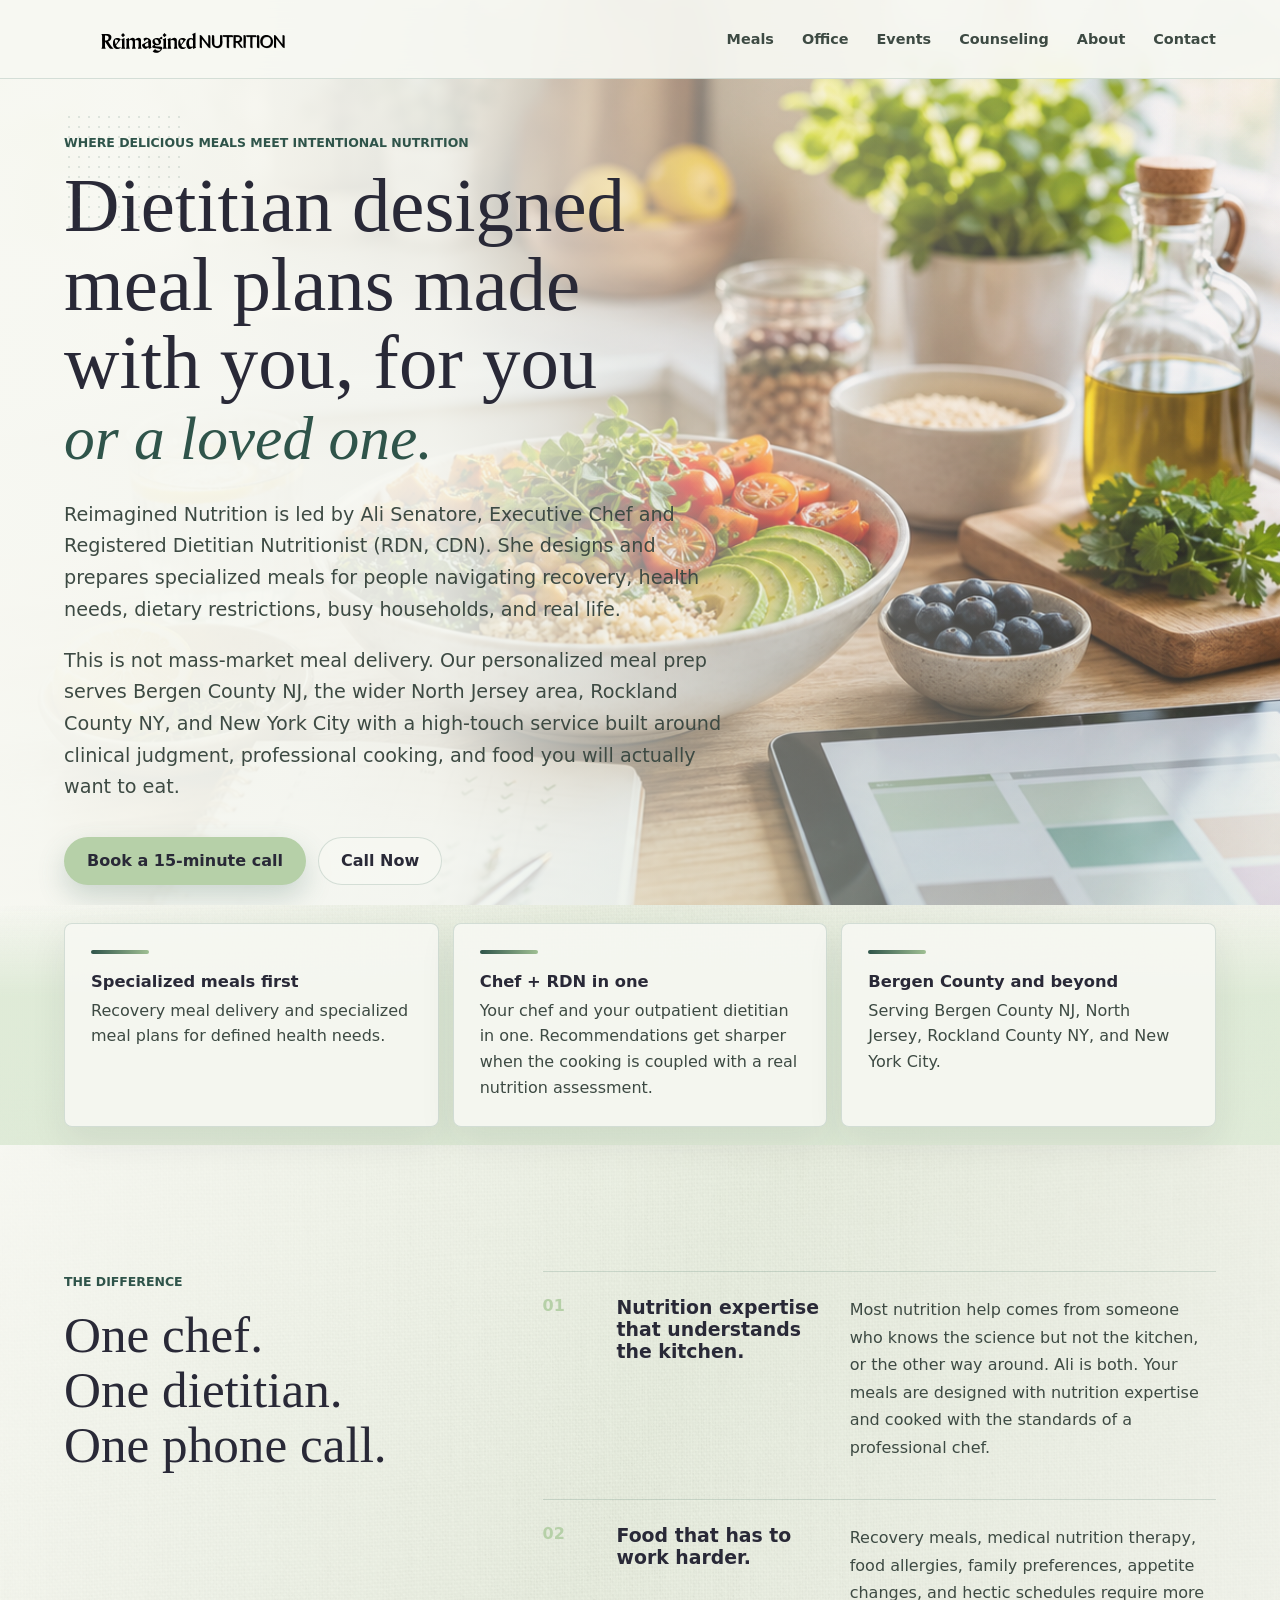
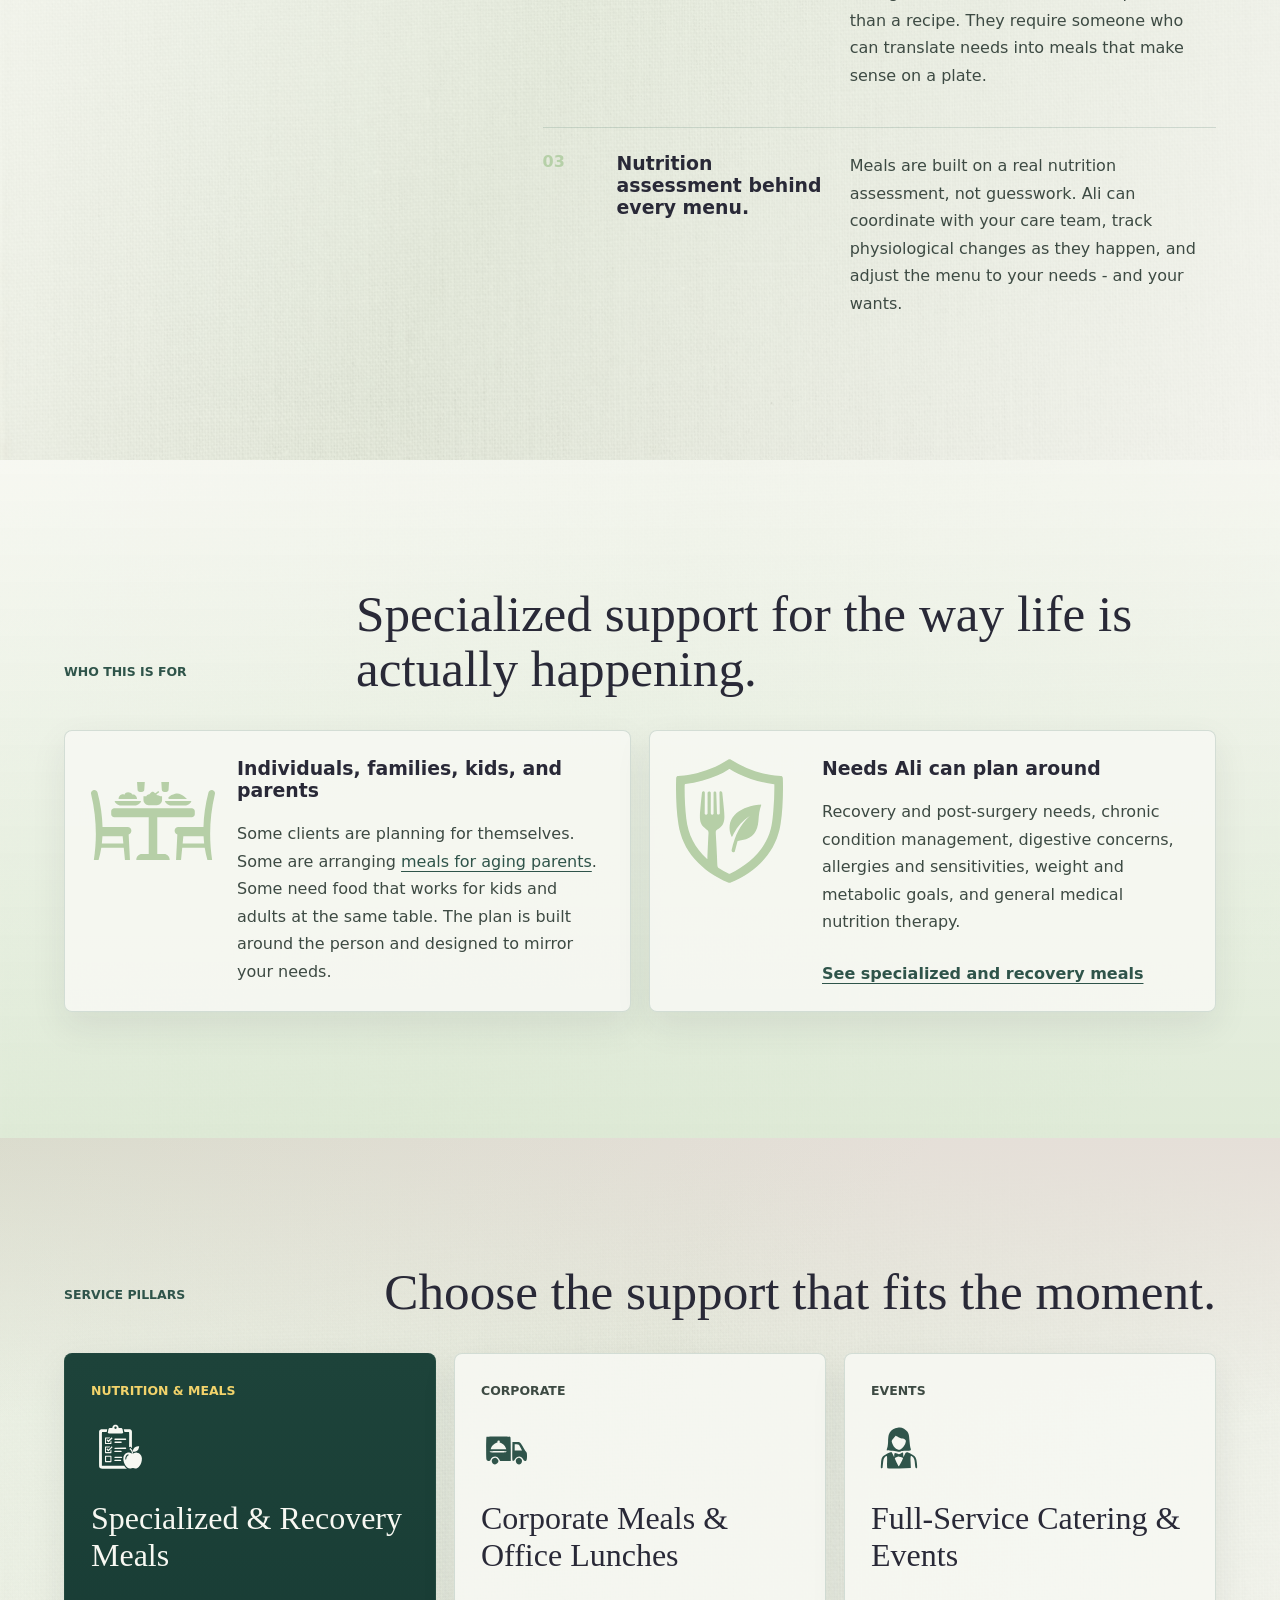
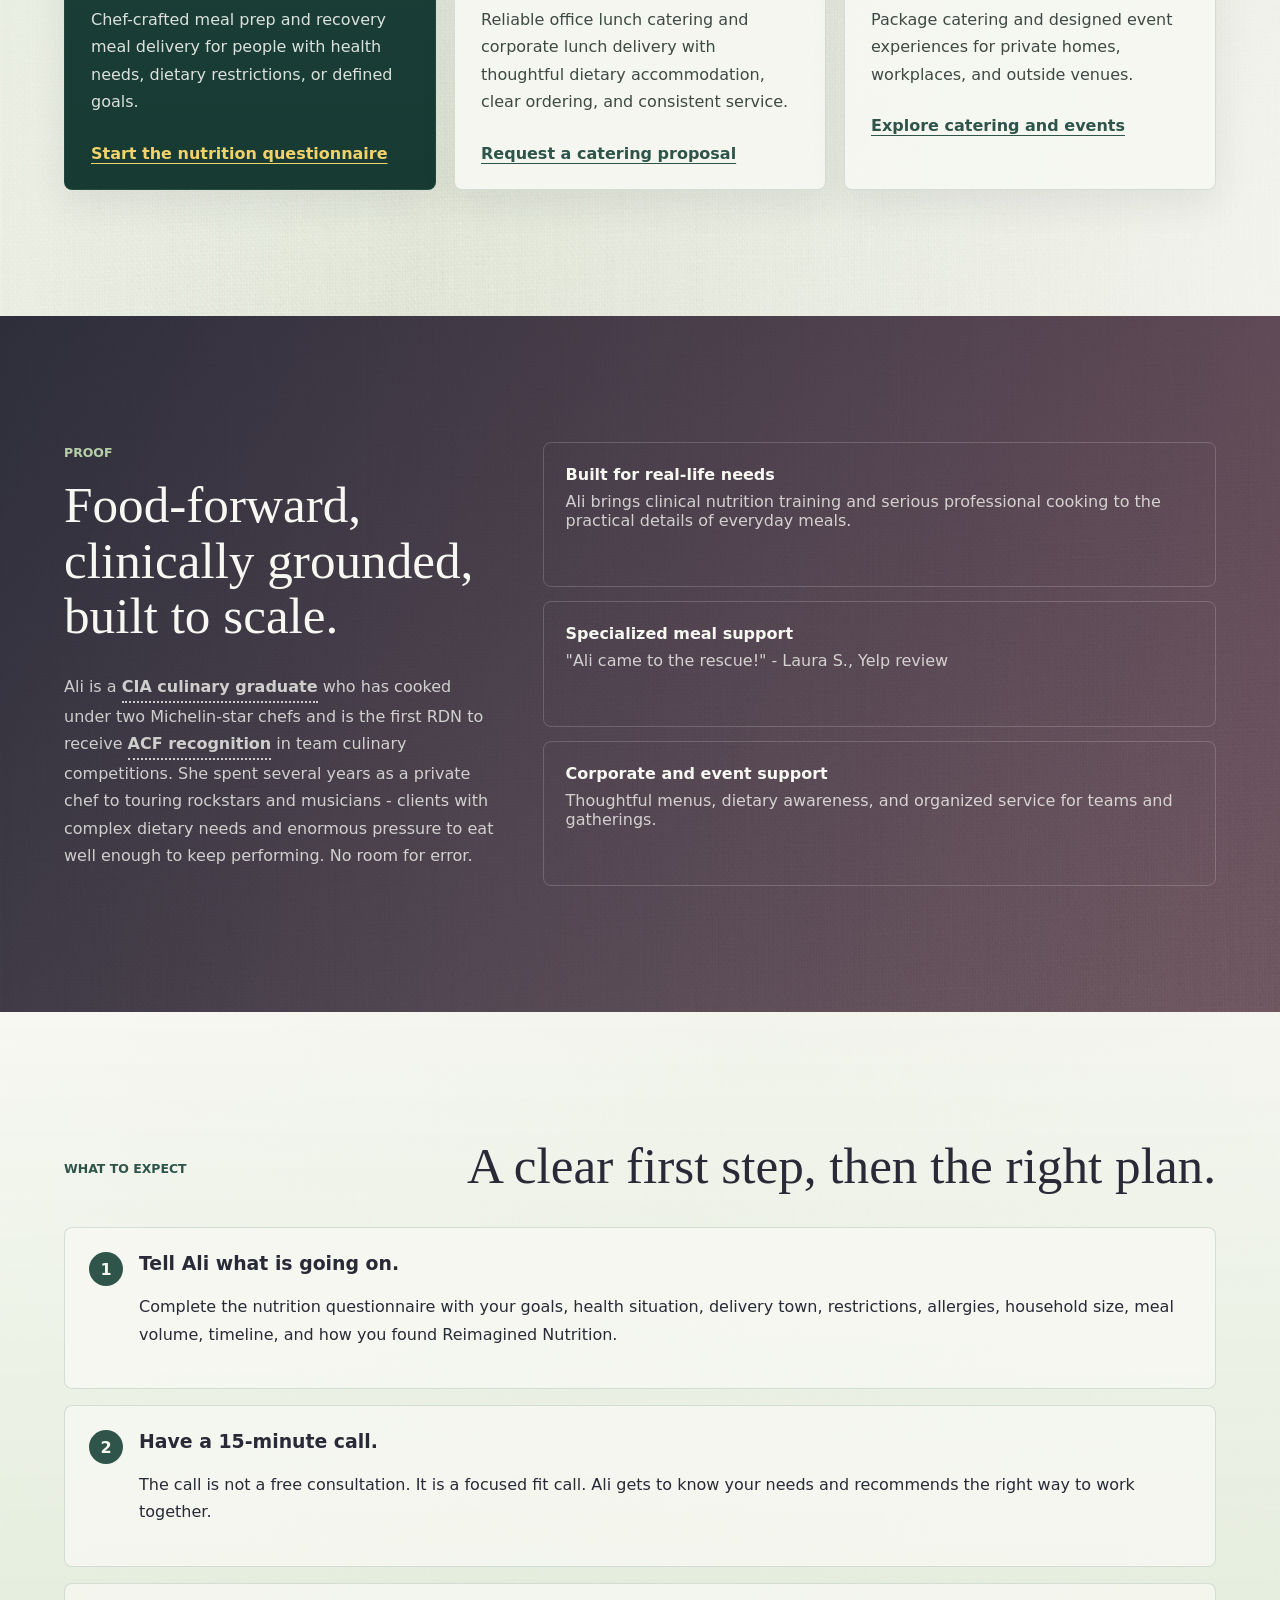
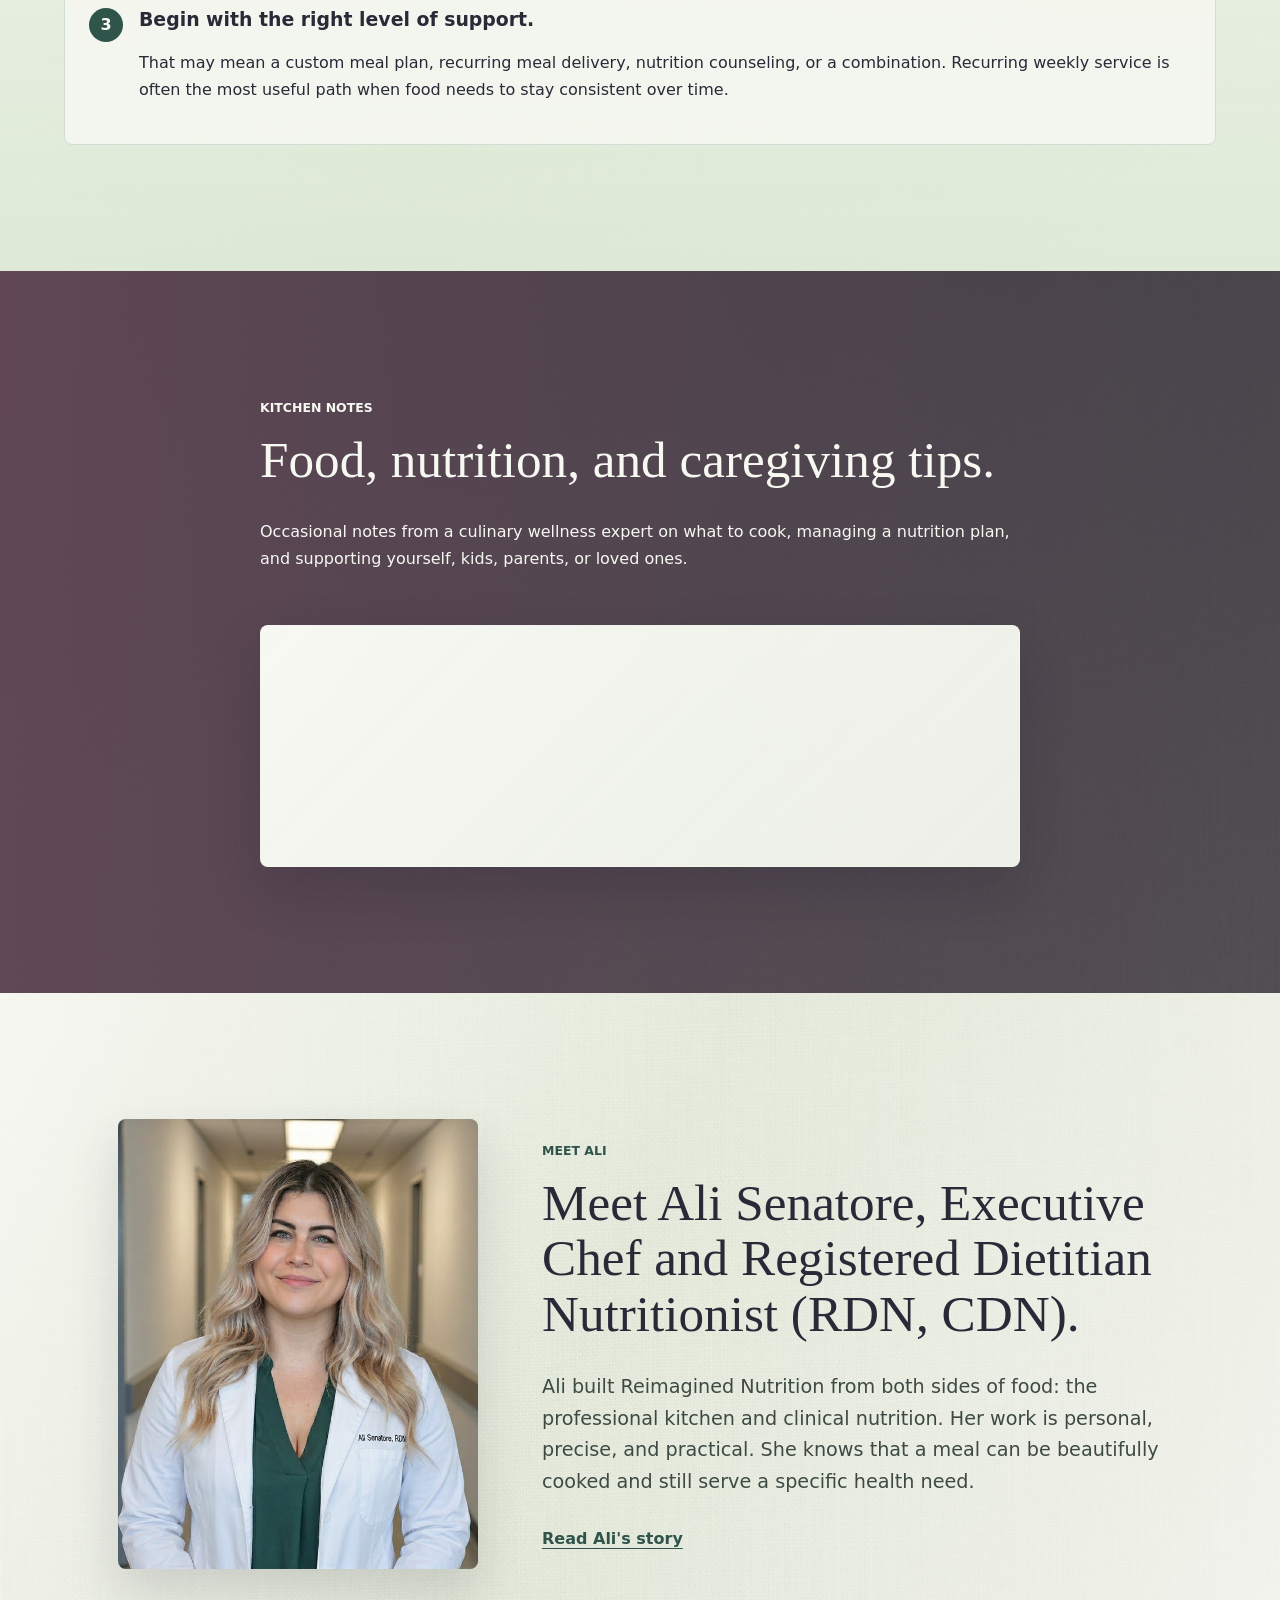
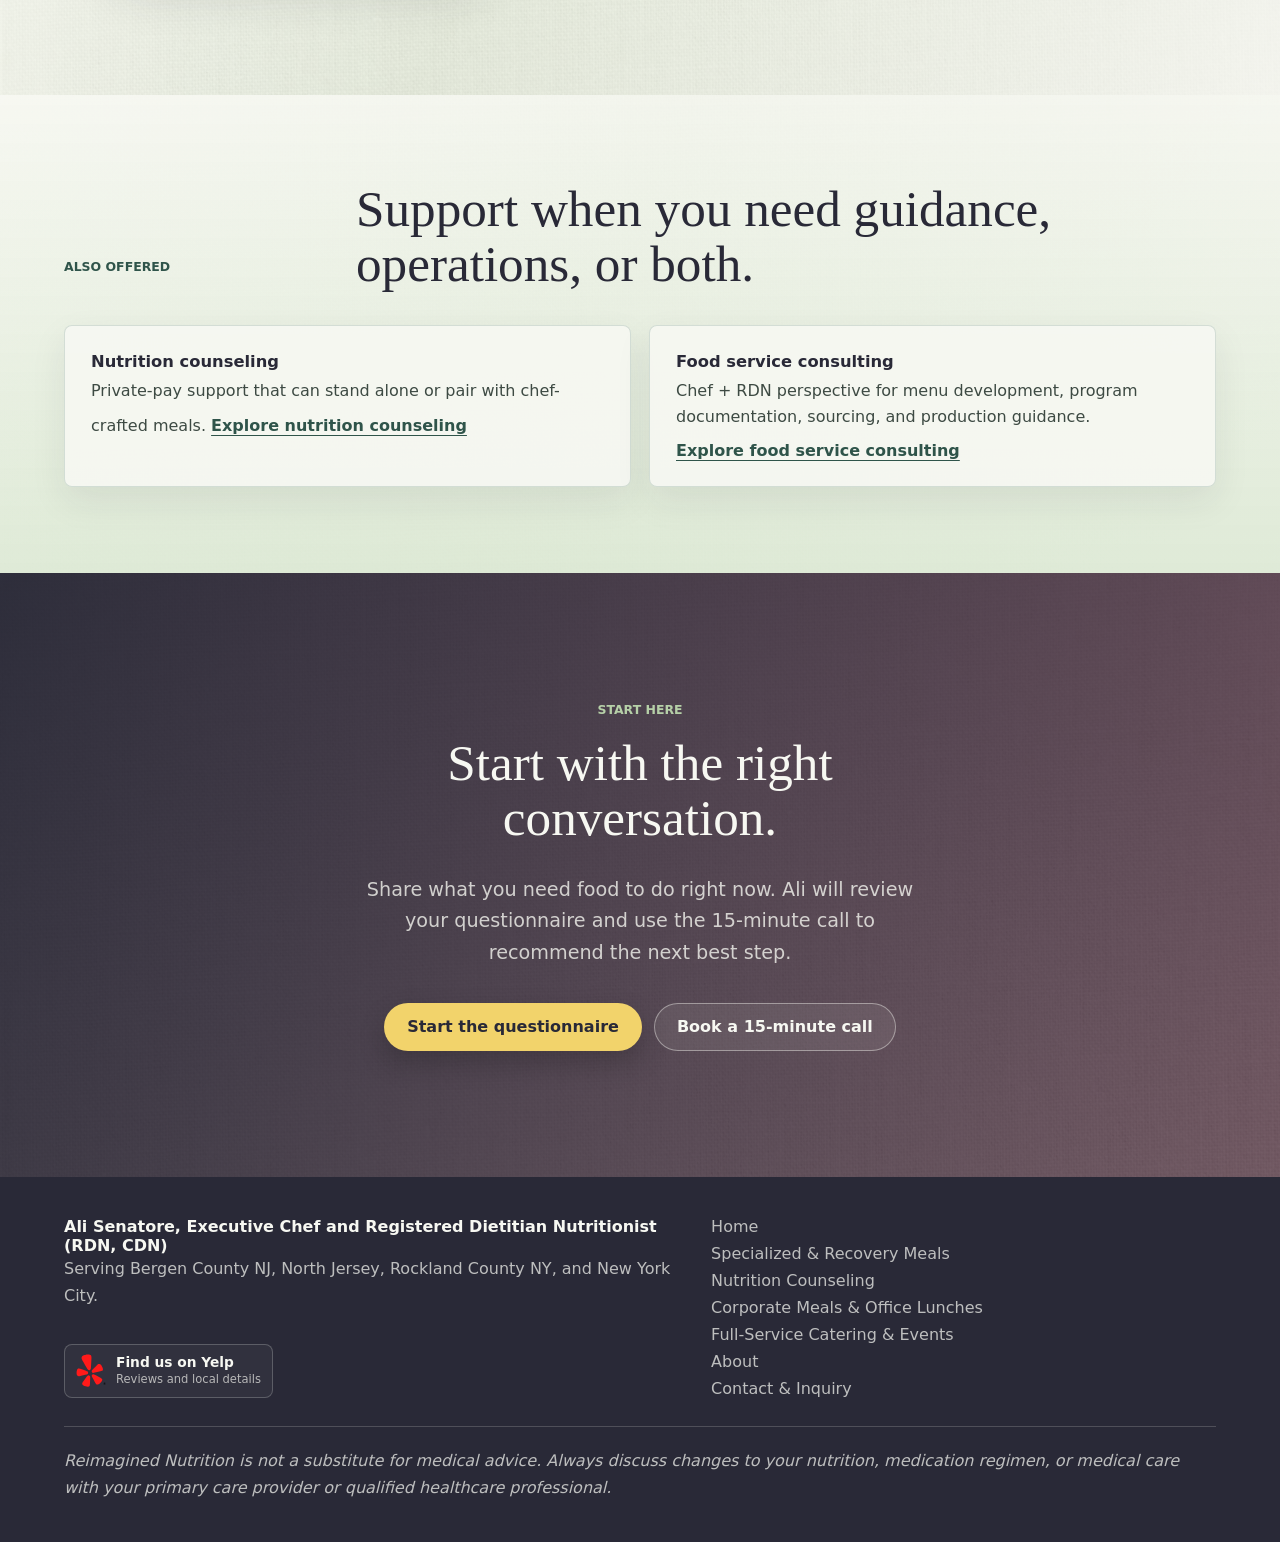
==== commit 047de596: "Rename Corporate navigation label to Office" ====
--- a/index.html
+++ b/index.html
@@ -21,7 +21,7 @@
       </button>
       <nav class="site-nav" aria-label="Primary navigation" data-nav>
         <a href="specialized-recovery-meals.html">Meals</a>
-        <a href="corporate-meals-office-lunches.html">Corporate</a>
+        <a href="corporate-meals-office-lunches.html">Office</a>
         <a href="full-service-catering-events.html">Events</a>
         <a href="nutrition-counseling.html">Counseling</a>
         <a href="about.html">About</a>
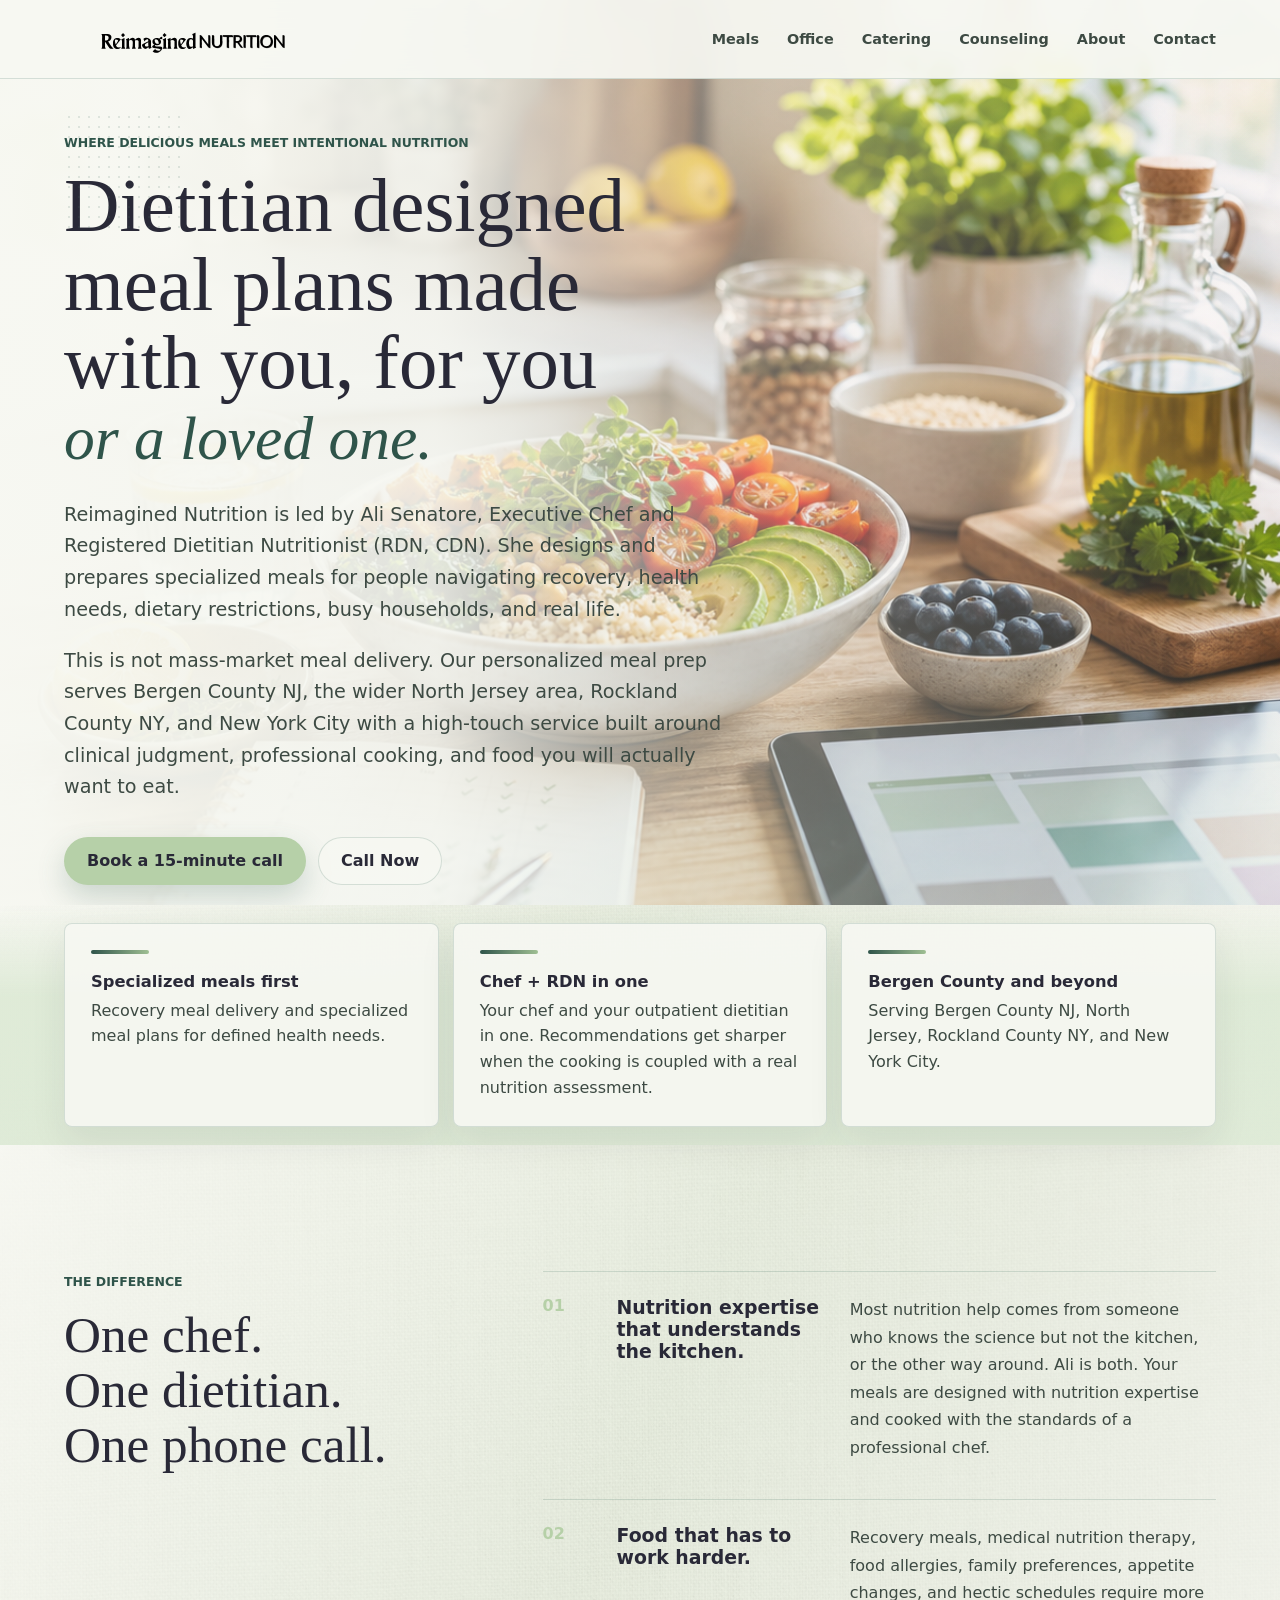
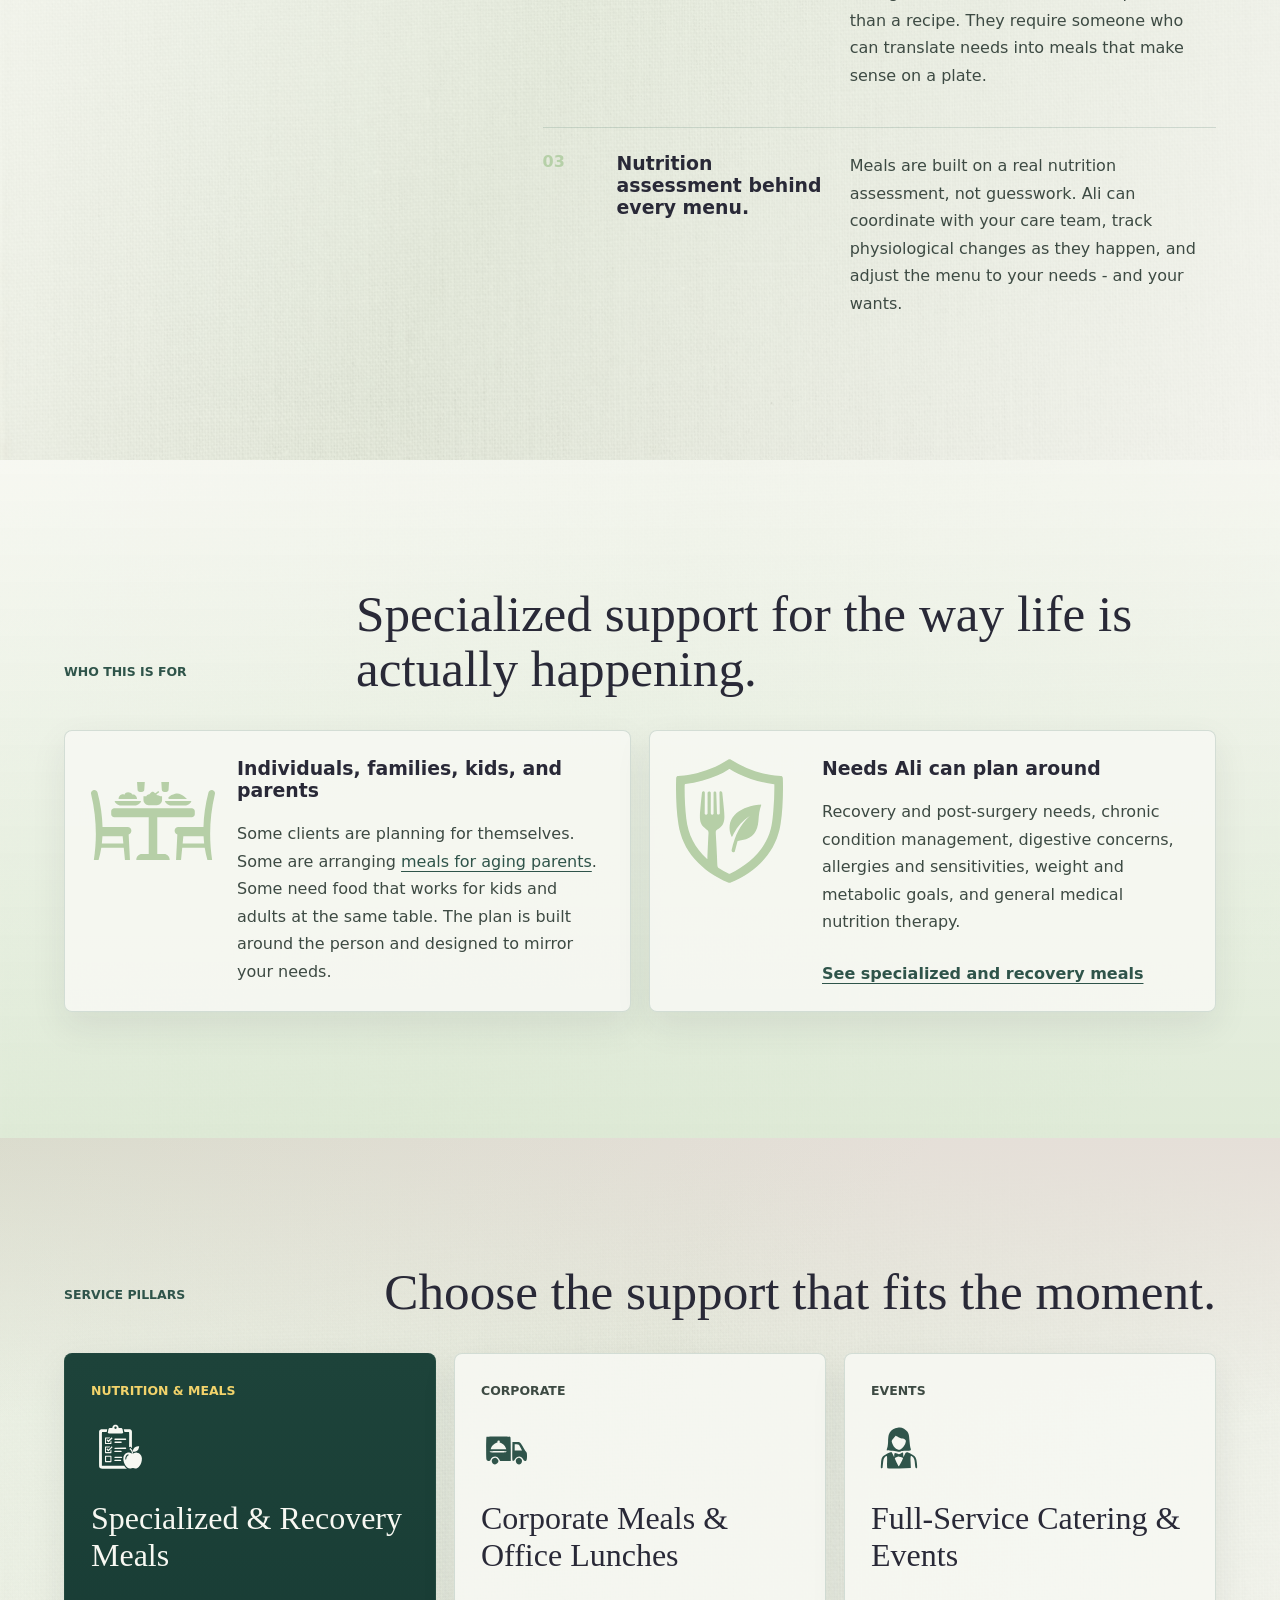
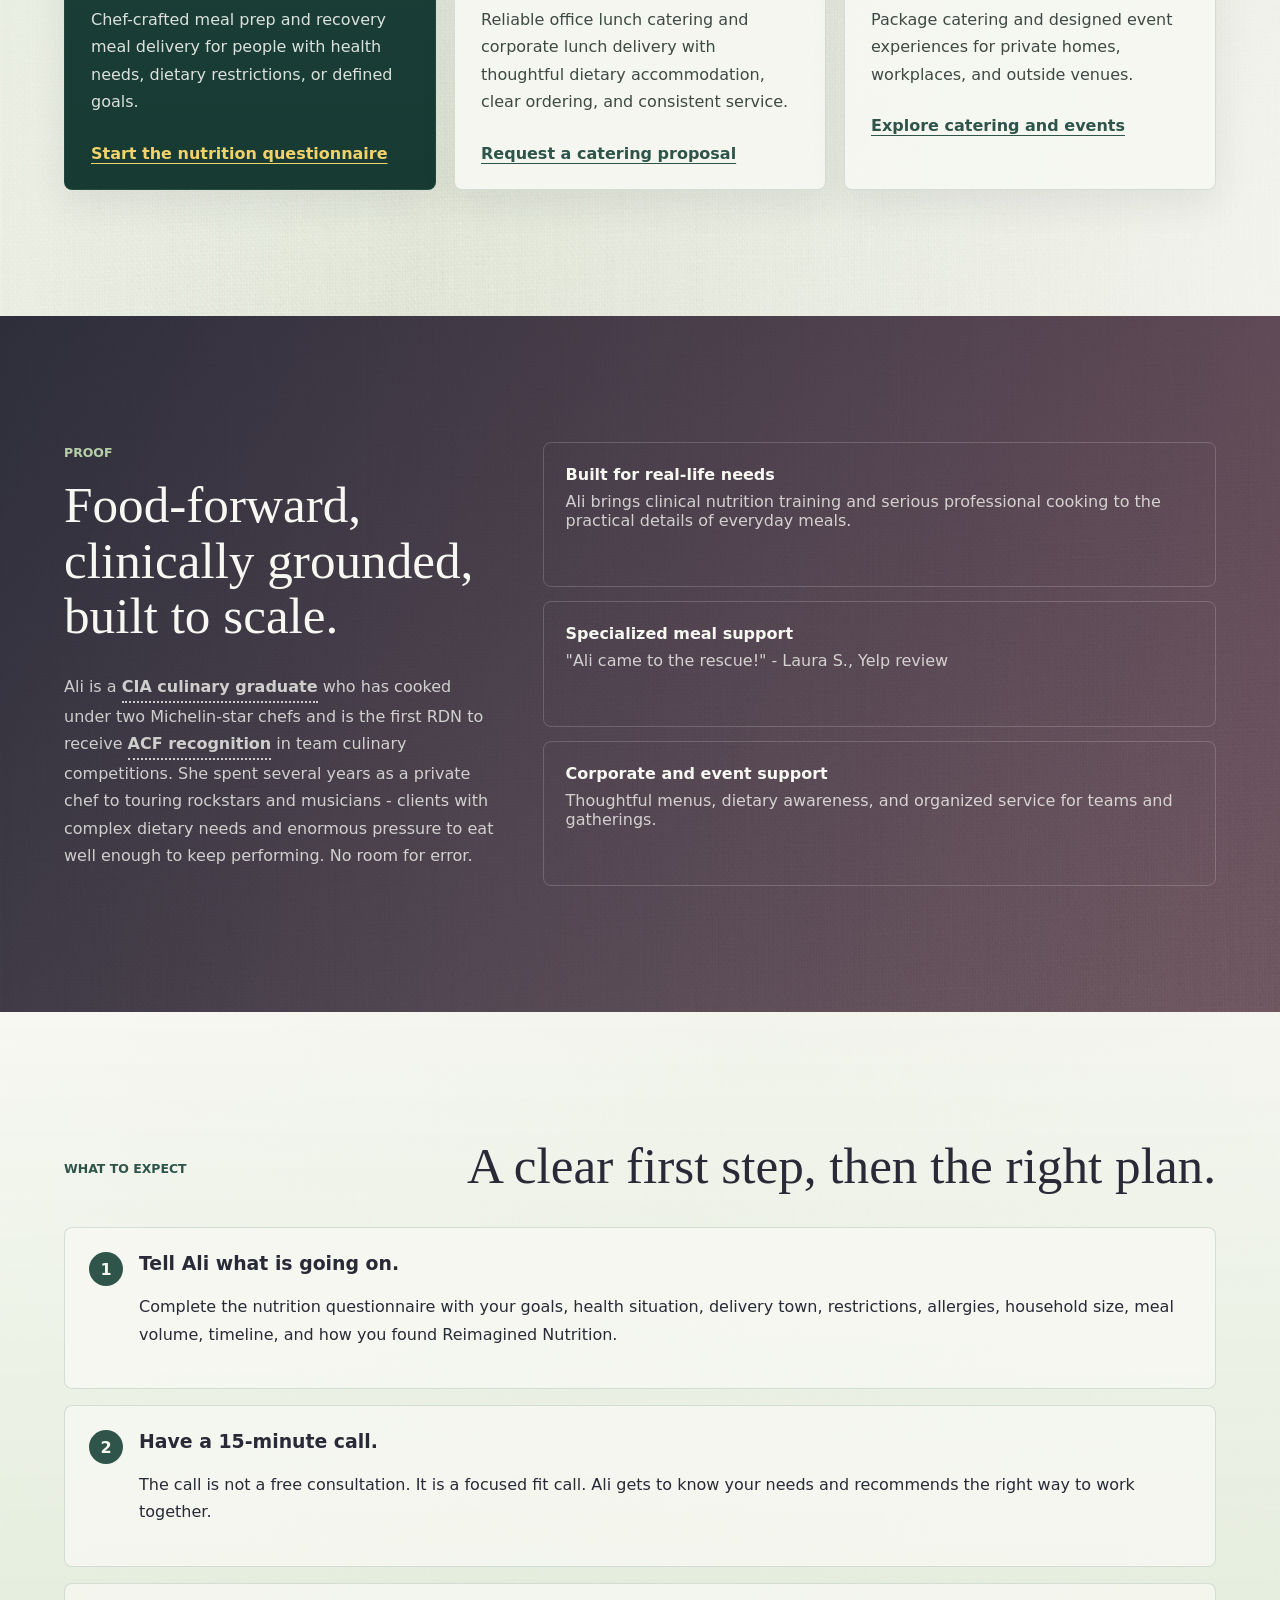
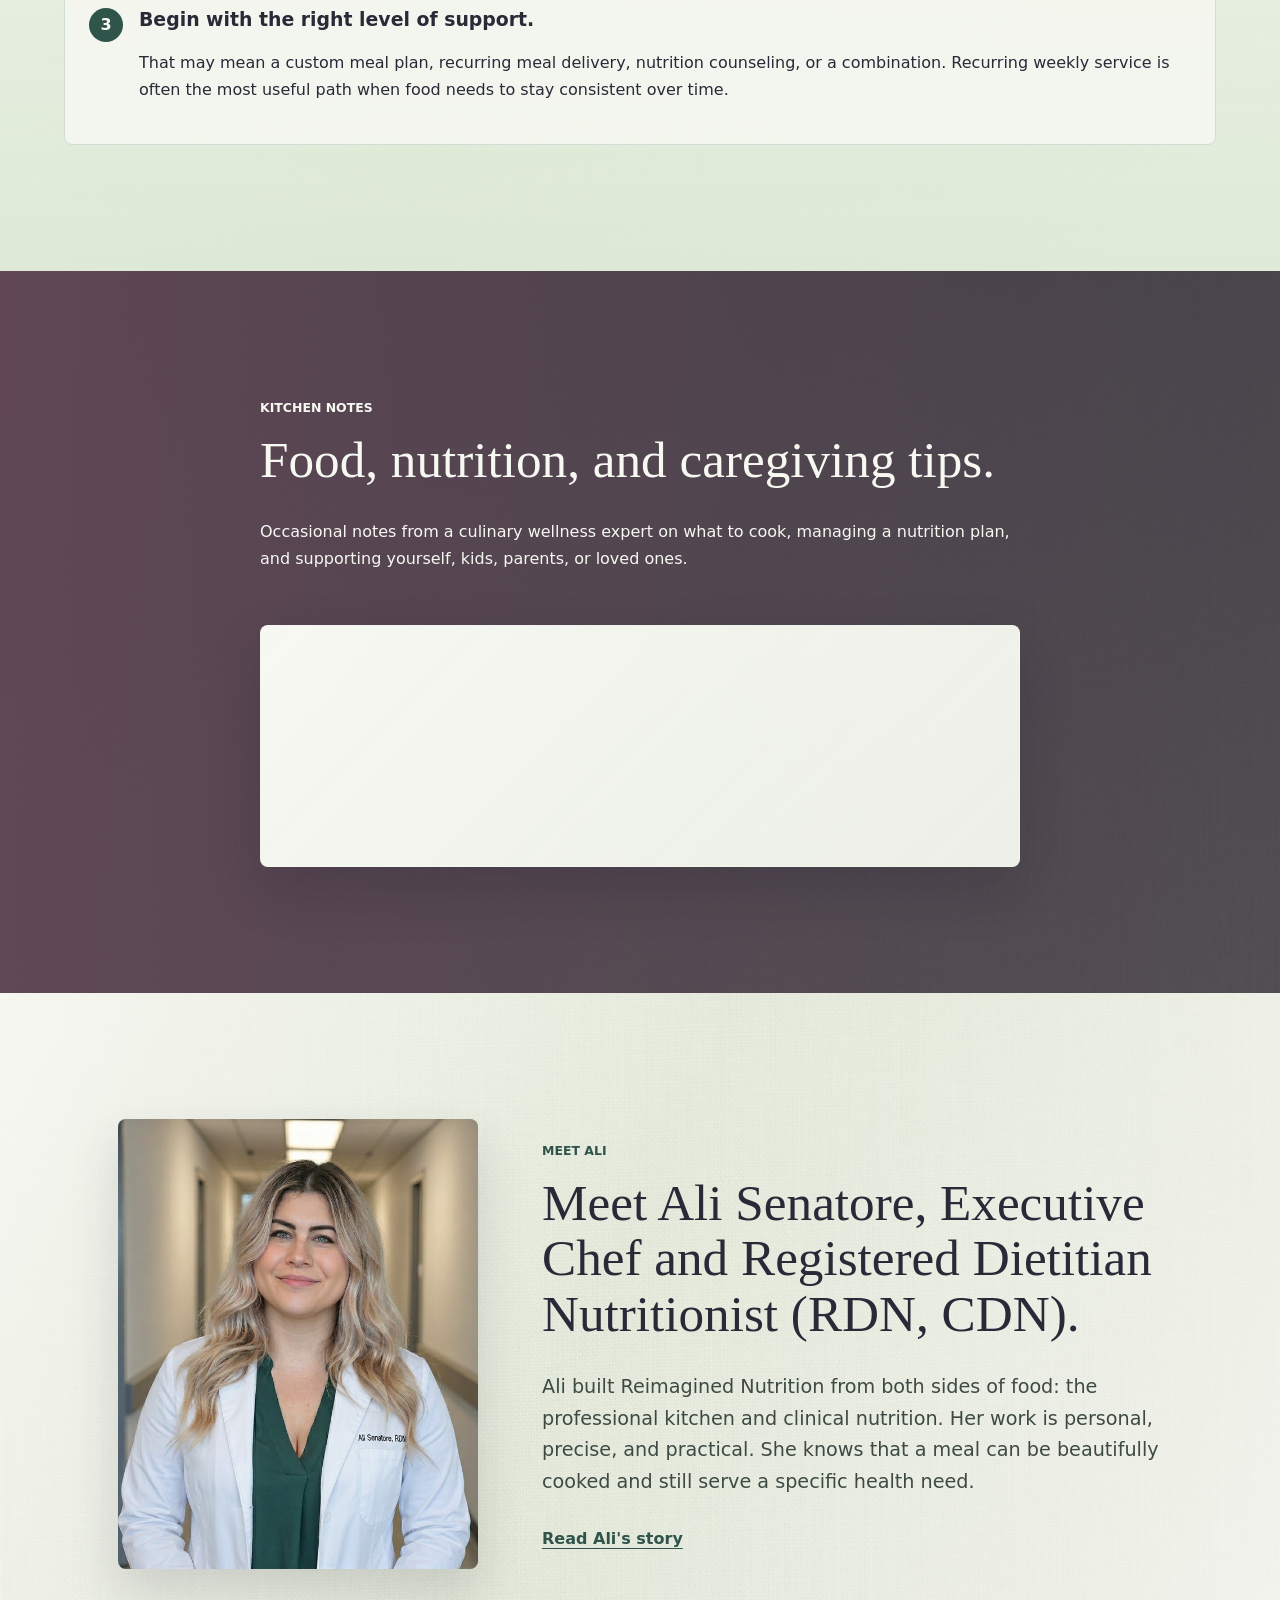
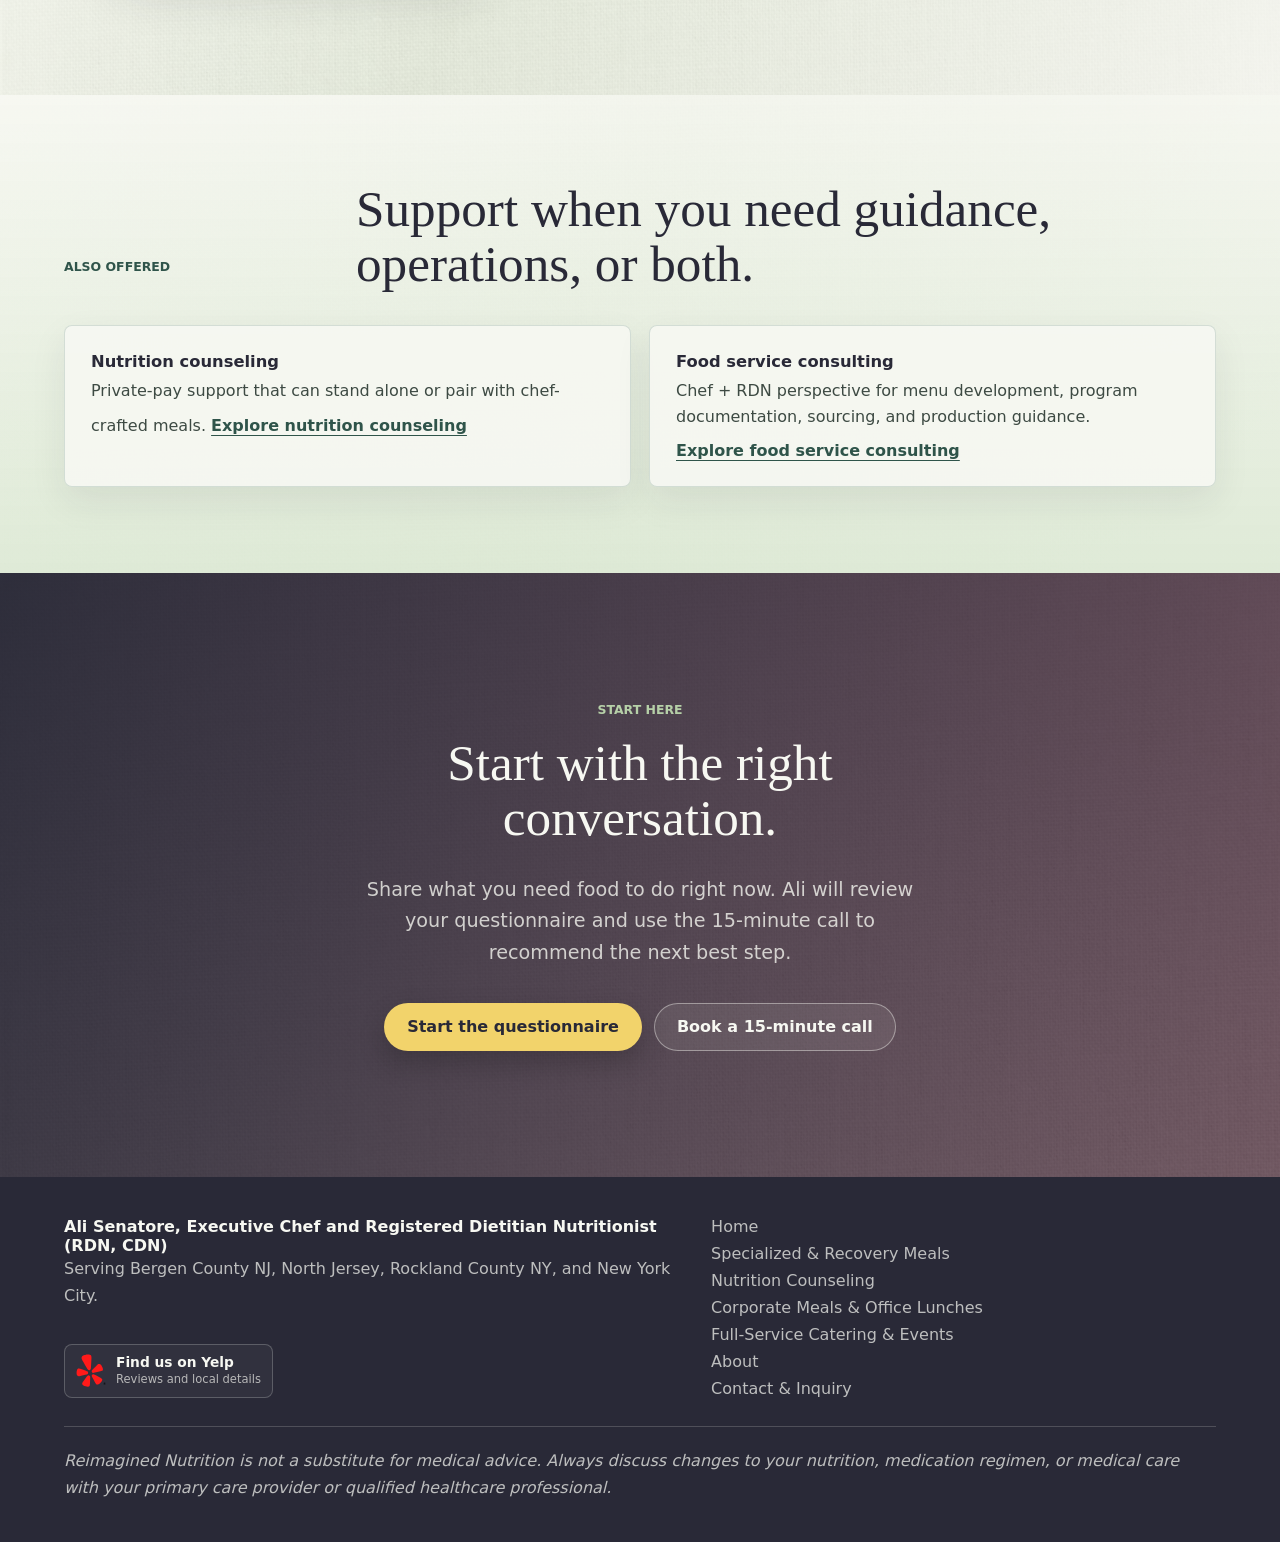
==== commit 5c17fa46: "Rename Events navigation label to Catering" ====
--- a/index.html
+++ b/index.html
@@ -22,7 +22,7 @@
       <nav class="site-nav" aria-label="Primary navigation" data-nav>
         <a href="specialized-recovery-meals.html">Meals</a>
         <a href="corporate-meals-office-lunches.html">Office</a>
-        <a href="full-service-catering-events.html">Events</a>
+        <a href="full-service-catering-events.html">Catering</a>
         <a href="nutrition-counseling.html">Counseling</a>
         <a href="about.html">About</a>
         <a href="contact-and-inquiry.html">Contact</a>
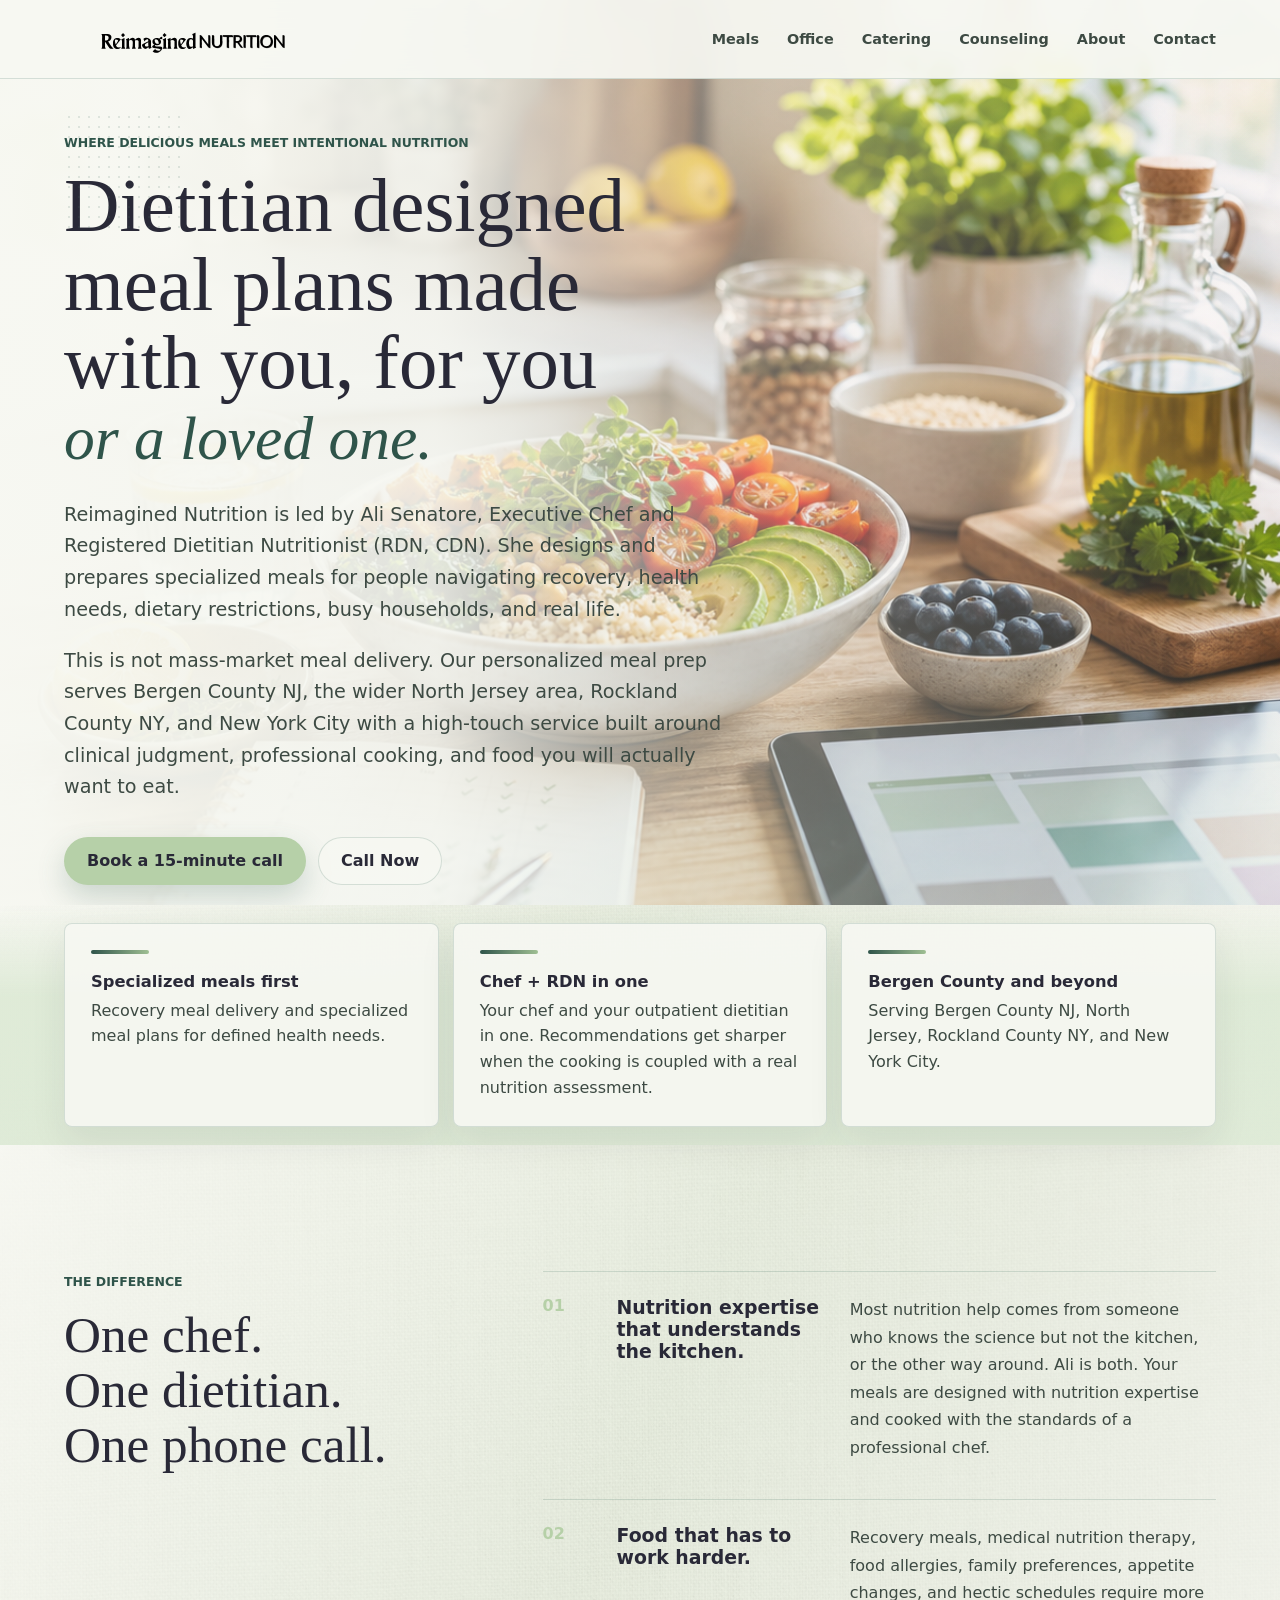
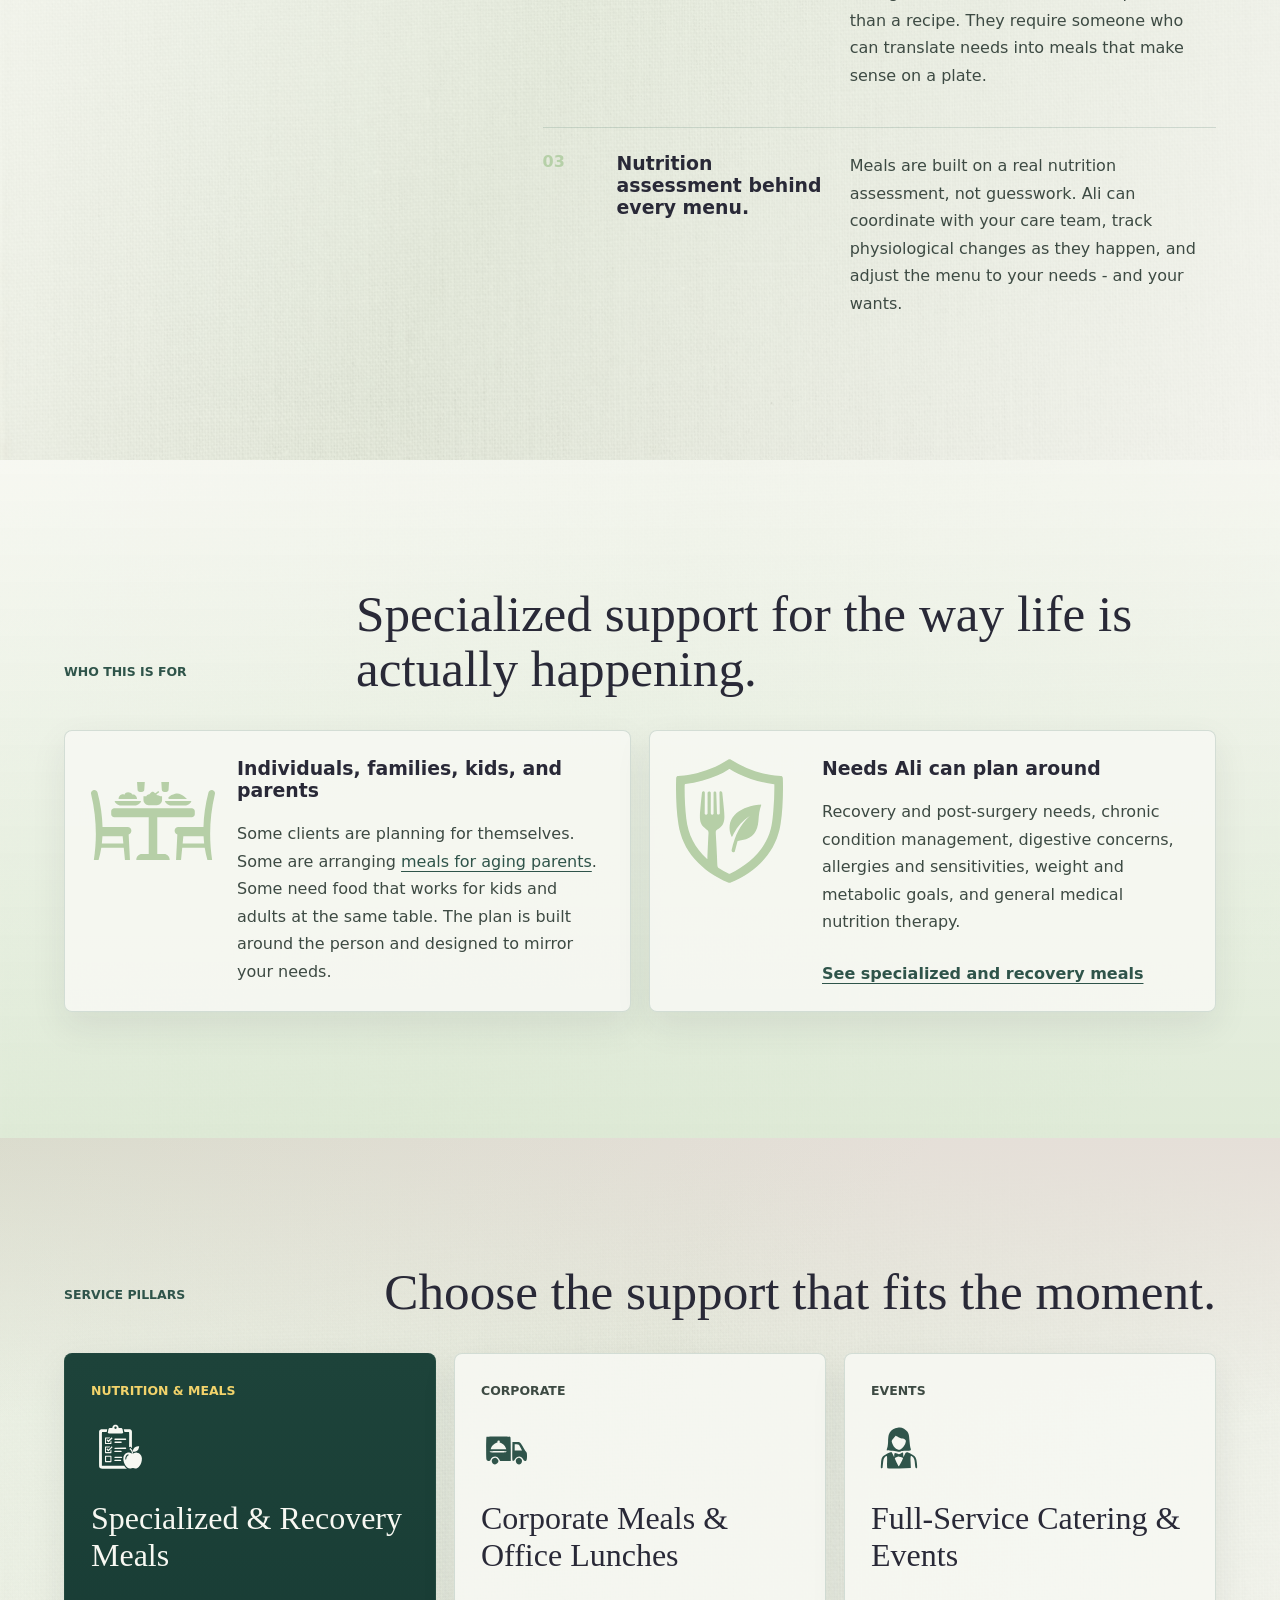
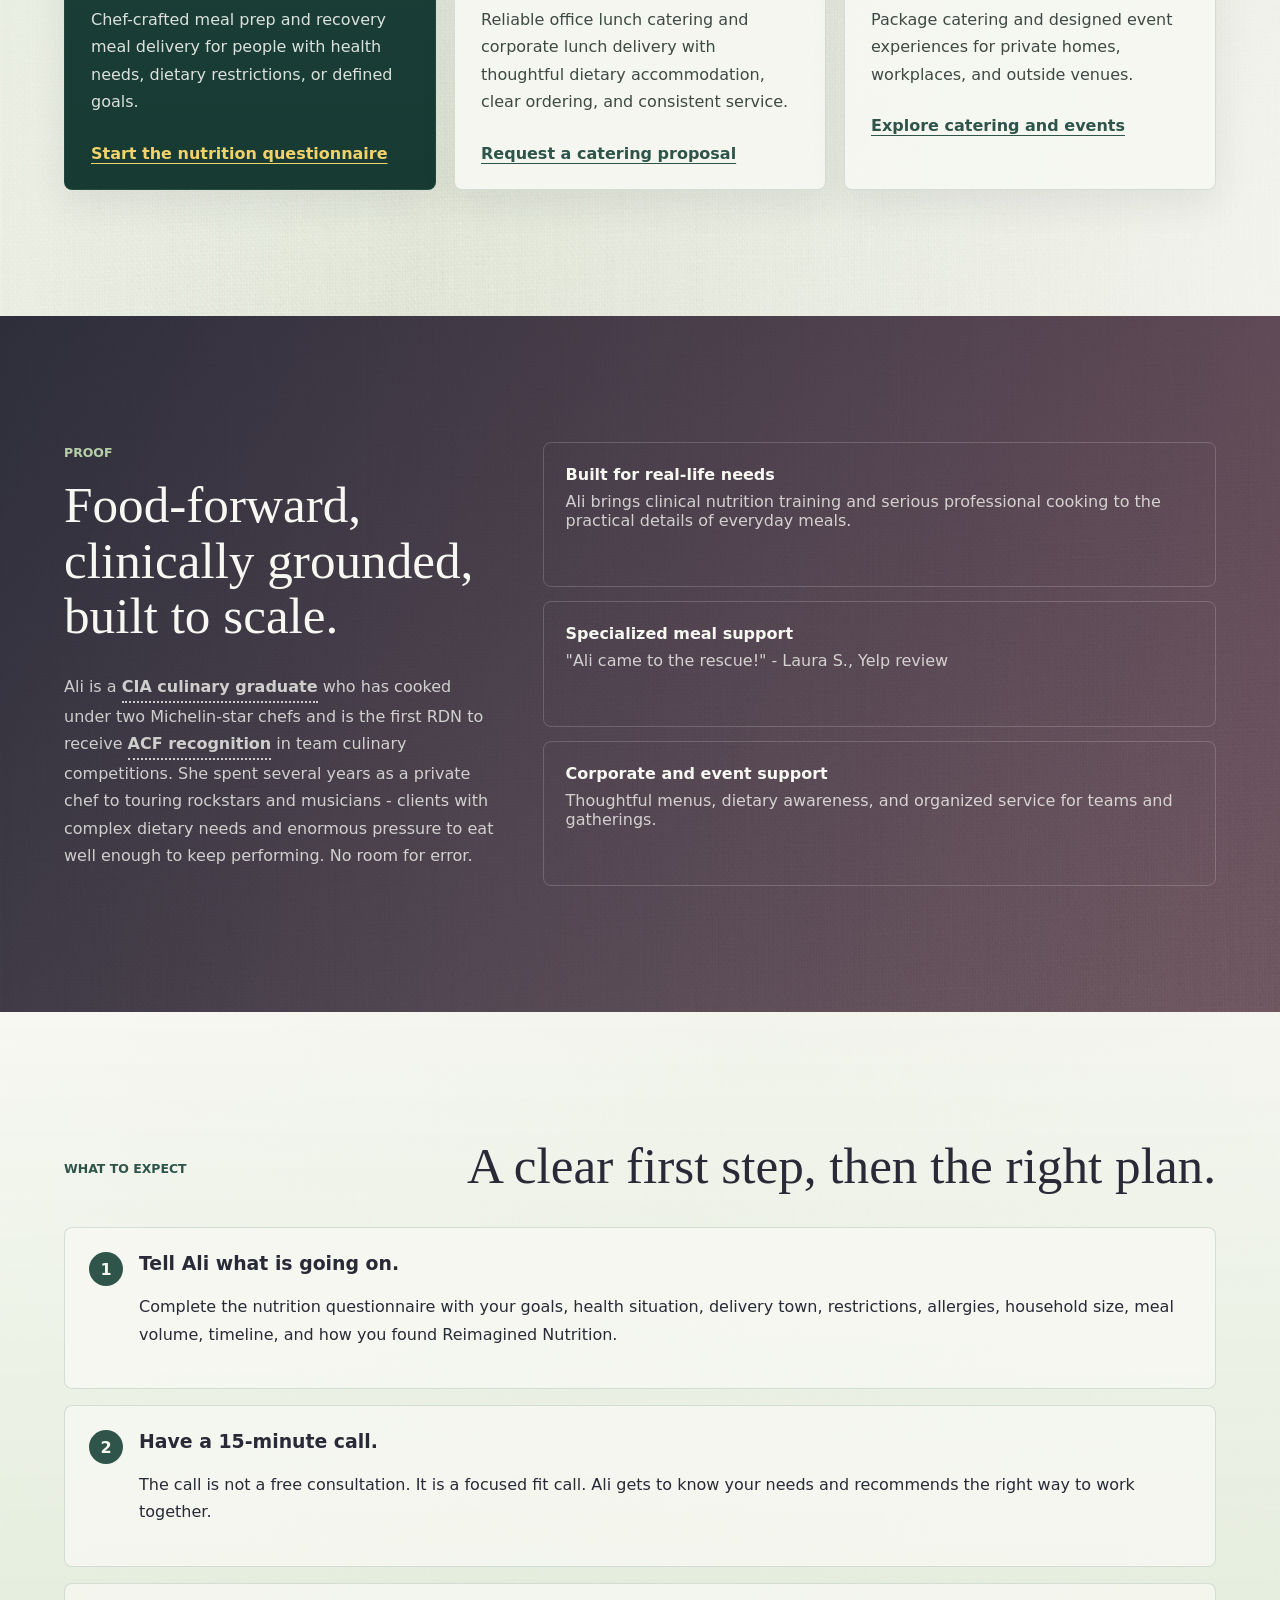
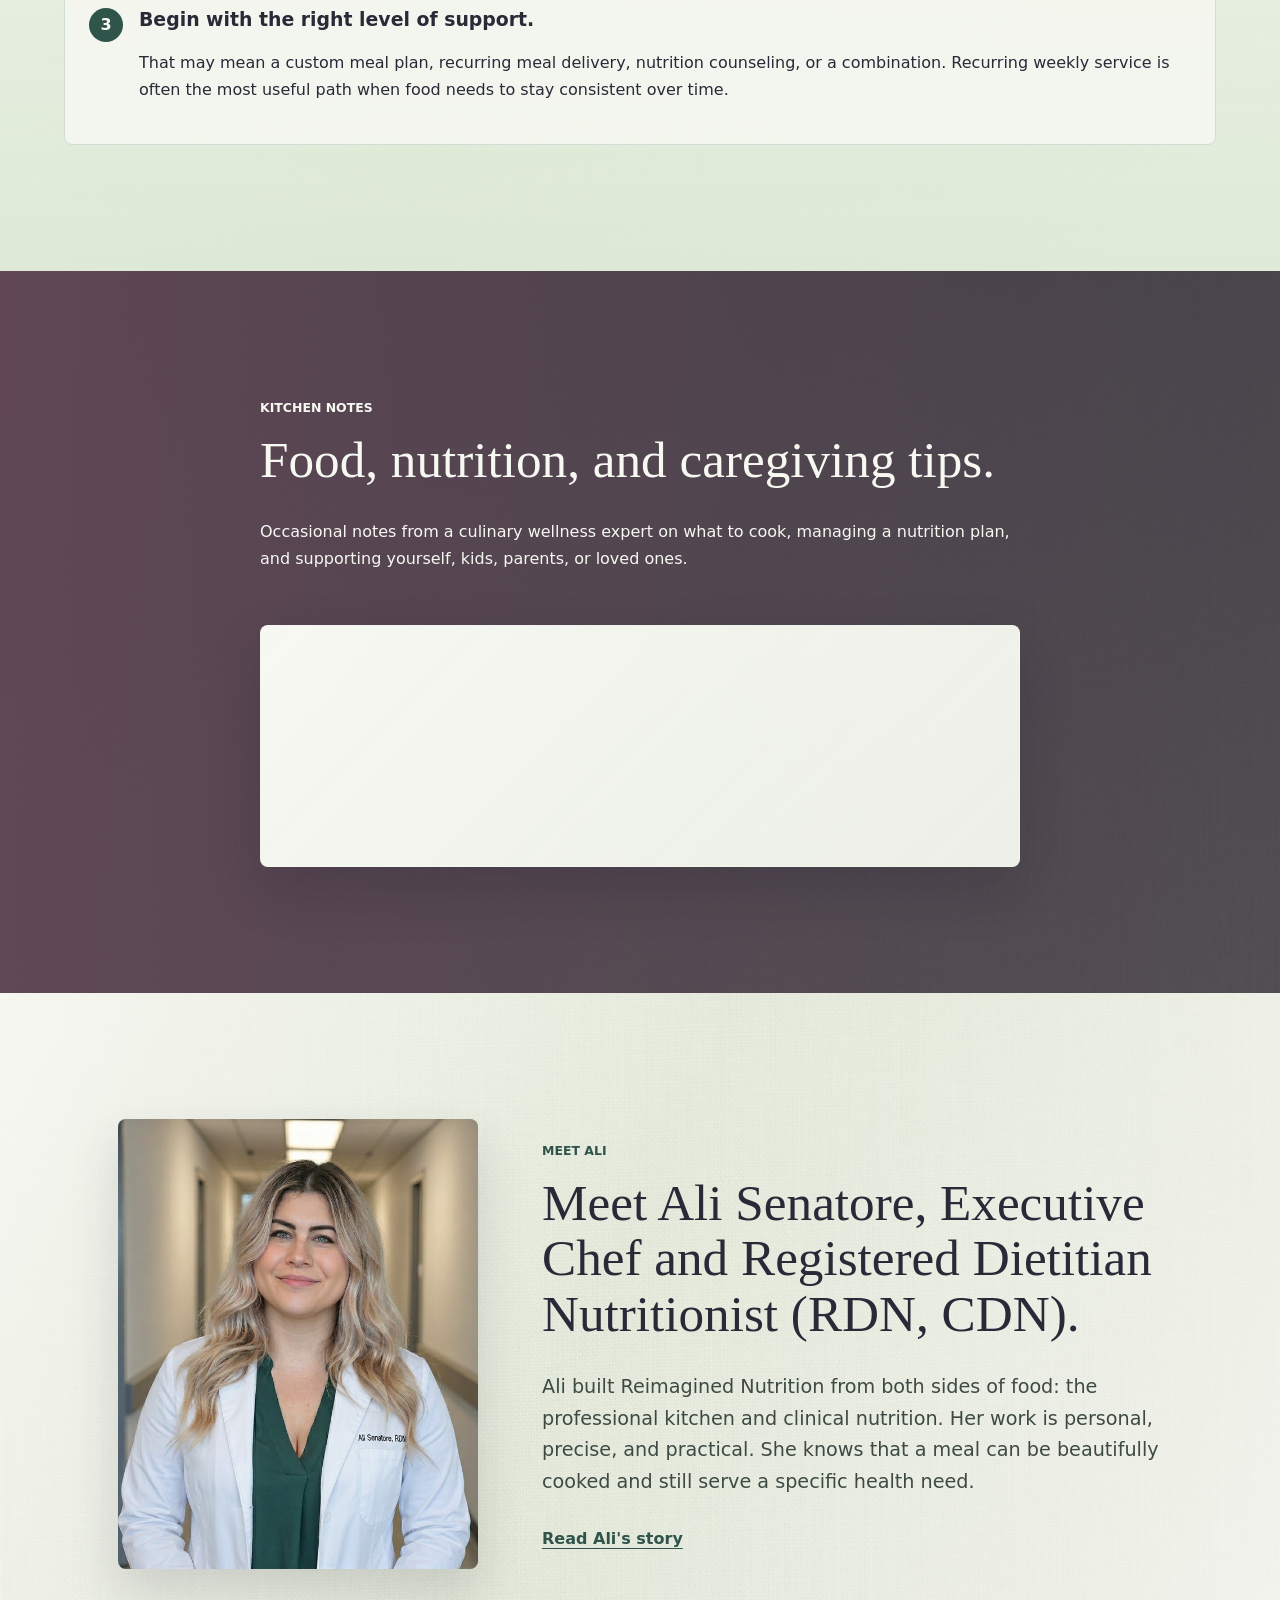
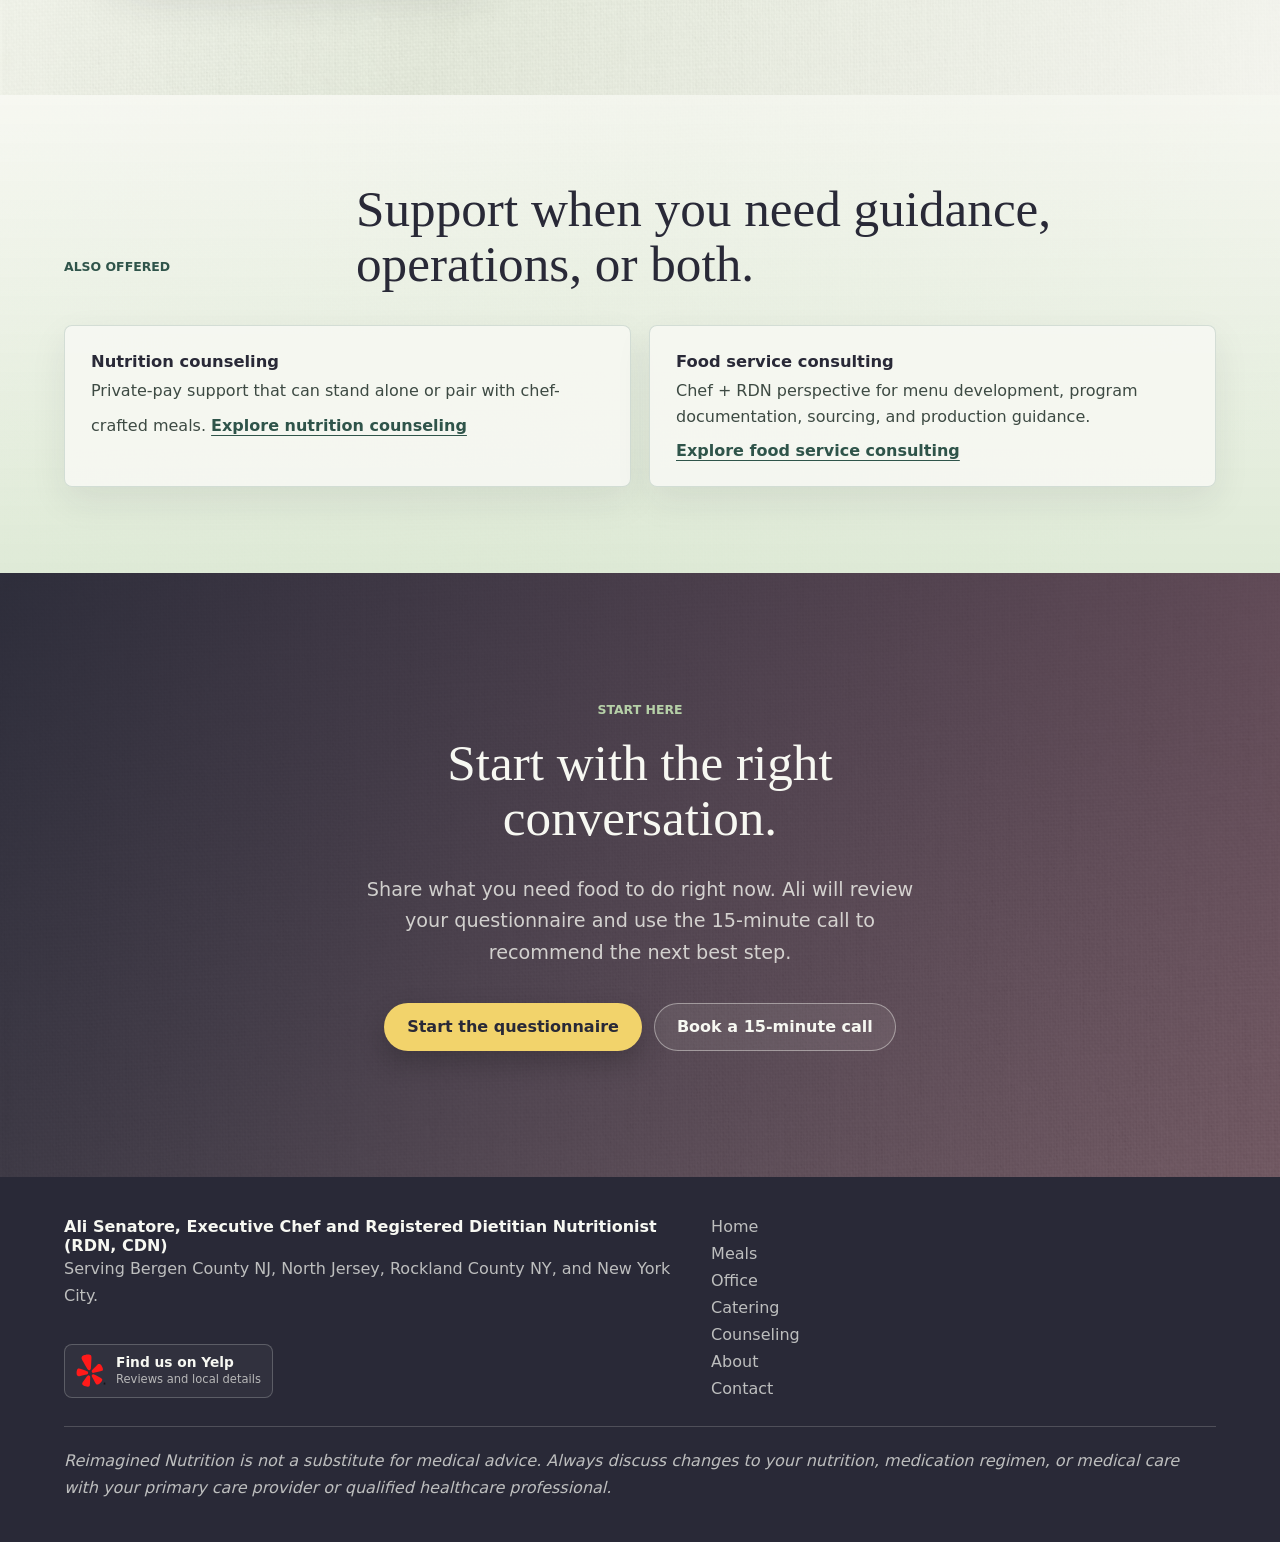
==== commit 40f77af2: "Centralize site navigation and generate consistent headers and footer" ====
--- a/index.html
+++ b/index.html
@@ -12,14 +12,12 @@
   </head>
   <body>
     <header class="site-header" data-header>
+      <!-- Generated from navigation.json by scripts/sync-navigation.mjs. -->
       <a class="brand" href="index.html" aria-label="Reimagined Nutrition home">
         <img class="brand-logo" src="assets/reimagined-nutrition-logo-transparent.png" alt="Reimagined Nutrition">
       </a>
-      <button class="nav-toggle" type="button" aria-label="Toggle navigation" aria-expanded="false" data-nav-toggle>
-        <span></span>
-        <span></span>
-      </button>
-      <nav class="site-nav" aria-label="Primary navigation" data-nav>
+      <button class="nav-toggle" type="button" aria-label="Toggle navigation" aria-expanded="false" aria-controls="site-nav" data-nav-toggle><span></span><span></span></button>
+      <nav class="site-nav" id="site-nav" aria-label="Primary navigation" data-nav>
         <a href="specialized-recovery-meals.html">Meals</a>
         <a href="corporate-meals-office-lunches.html">Office</a>
         <a href="full-service-catering-events.html">Catering</a>
@@ -277,7 +275,7 @@
       }
     </script>
     <script src="script.js"></script>
-    <script src="footer.js"></script>
+    <script src="footer.js?v=59d3e0d615ab"></script>
     <script src="https://js-na2.hsforms.net/forms/embed/247079971.js" defer></script>
     <!-- Start of HubSpot Embed Code -->
     <script type="text/javascript" id="hs-script-loader" async defer src="//js-na2.hs-scripts.com/247079971.js"></script>
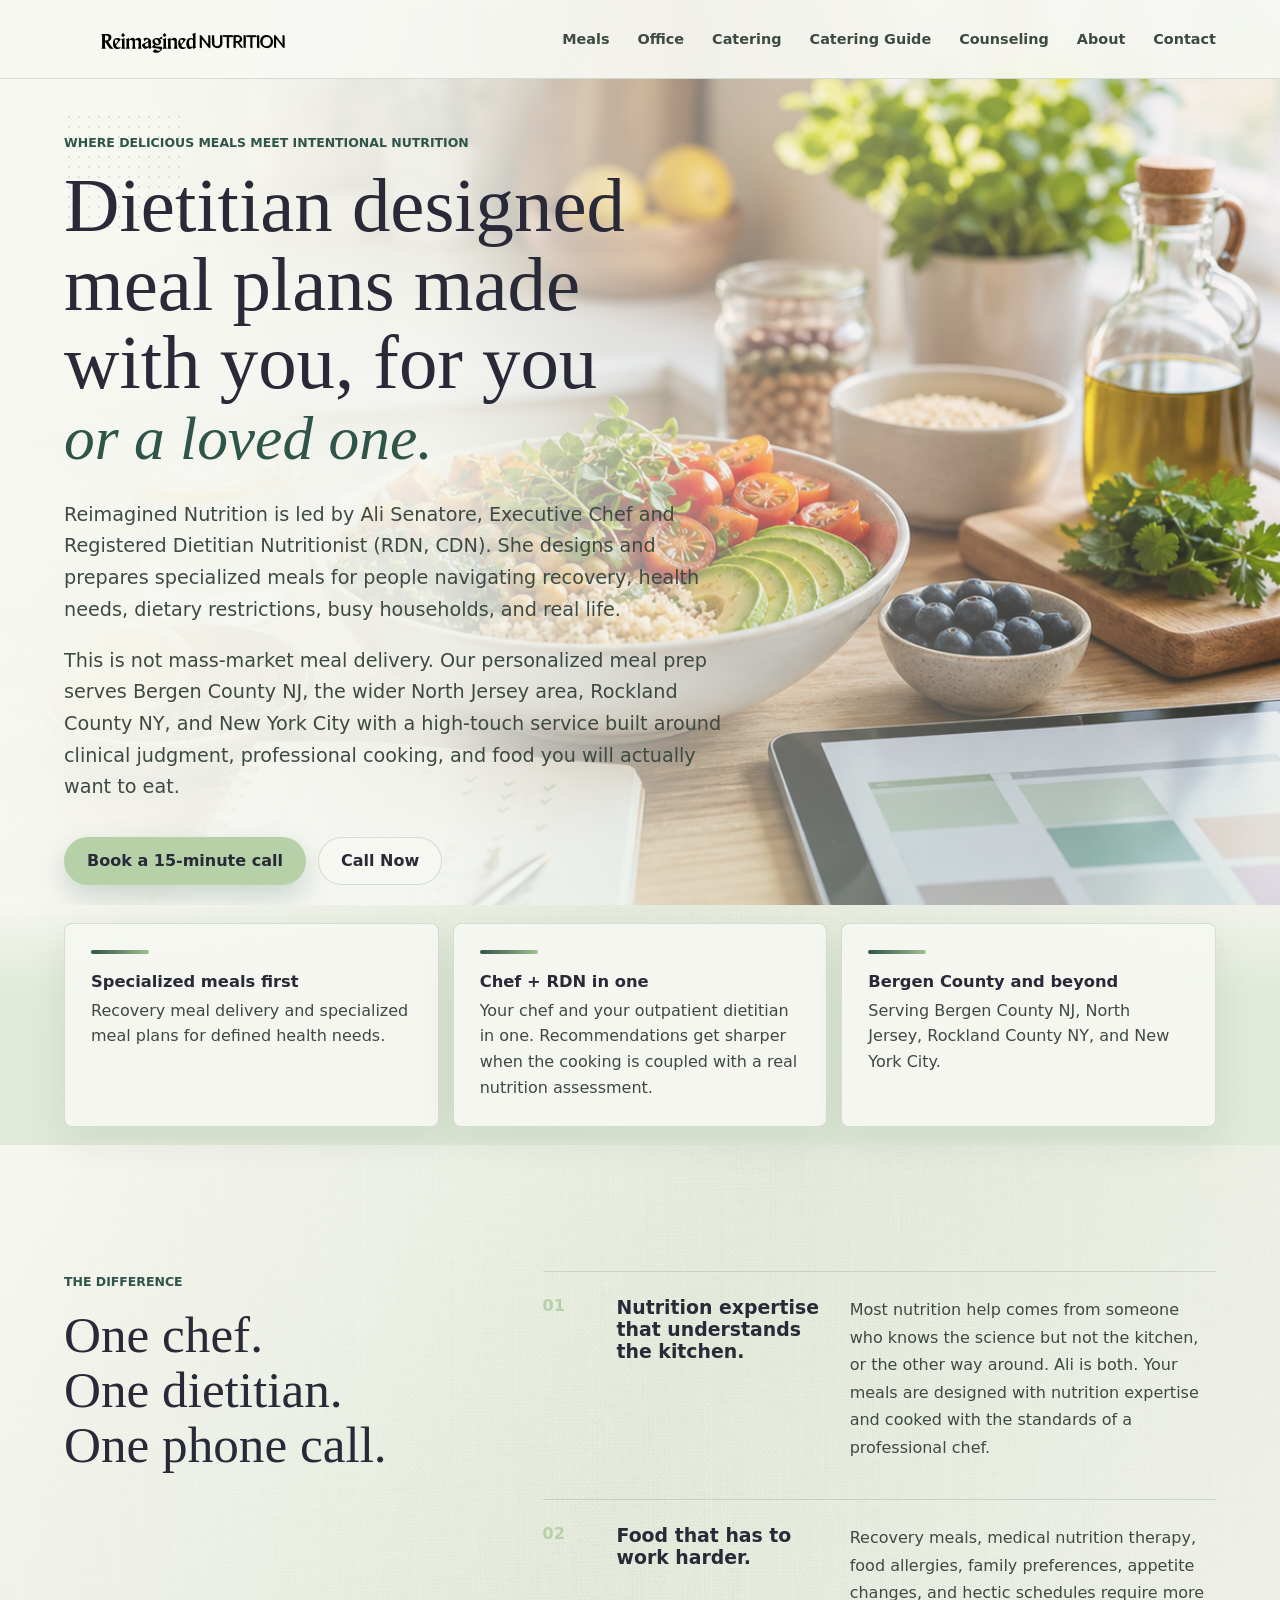
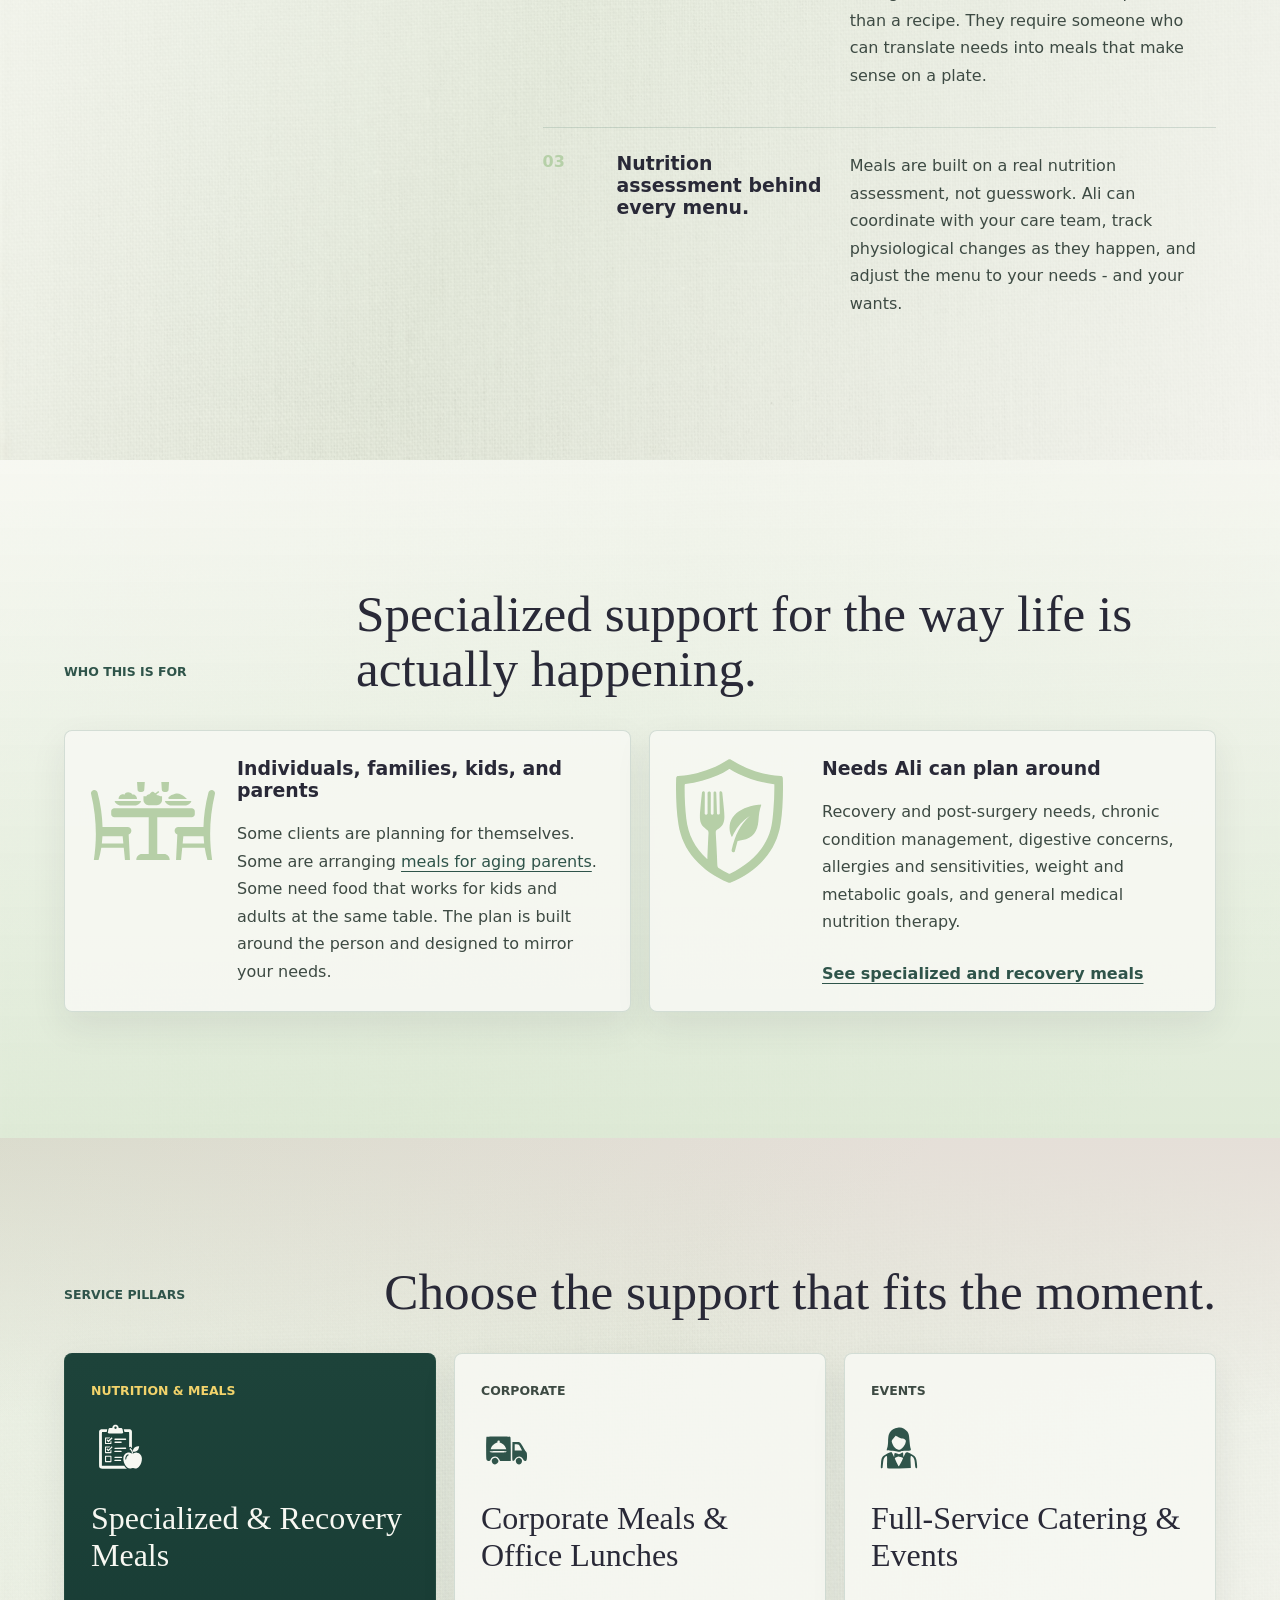
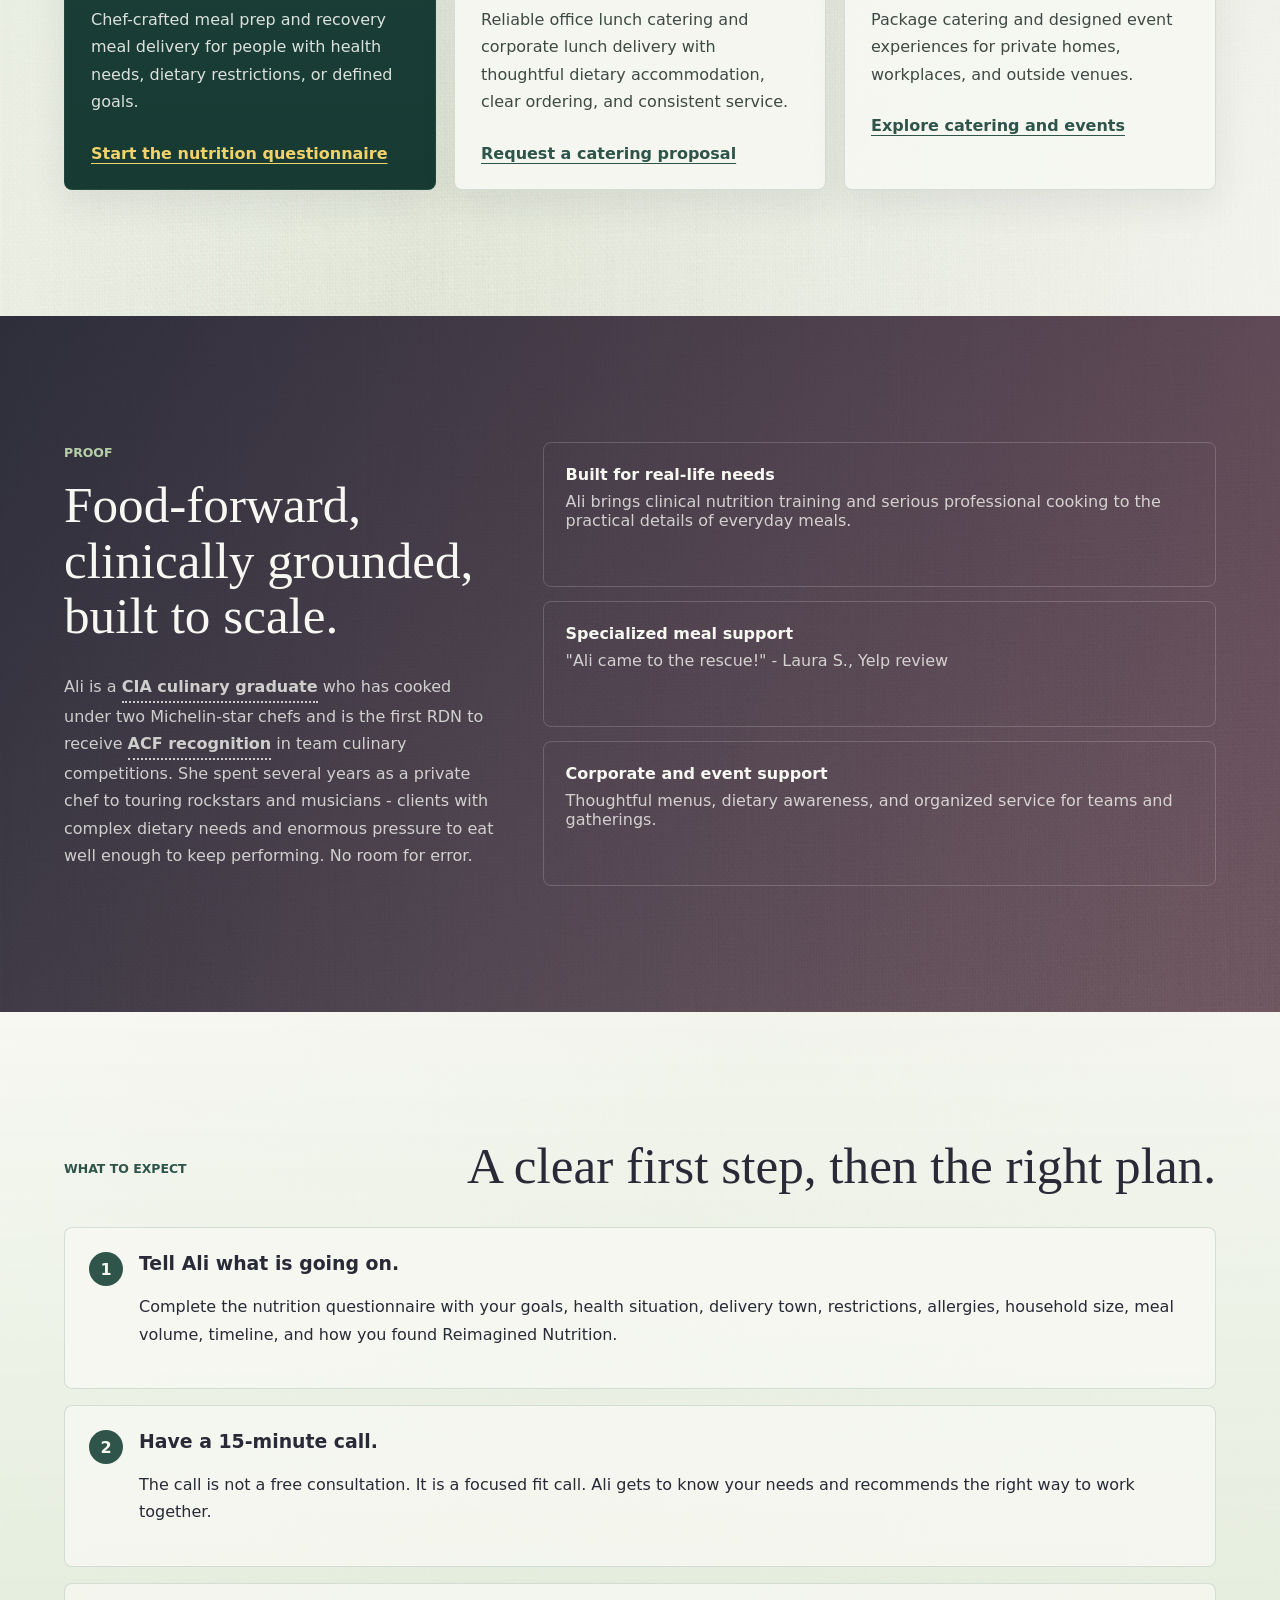
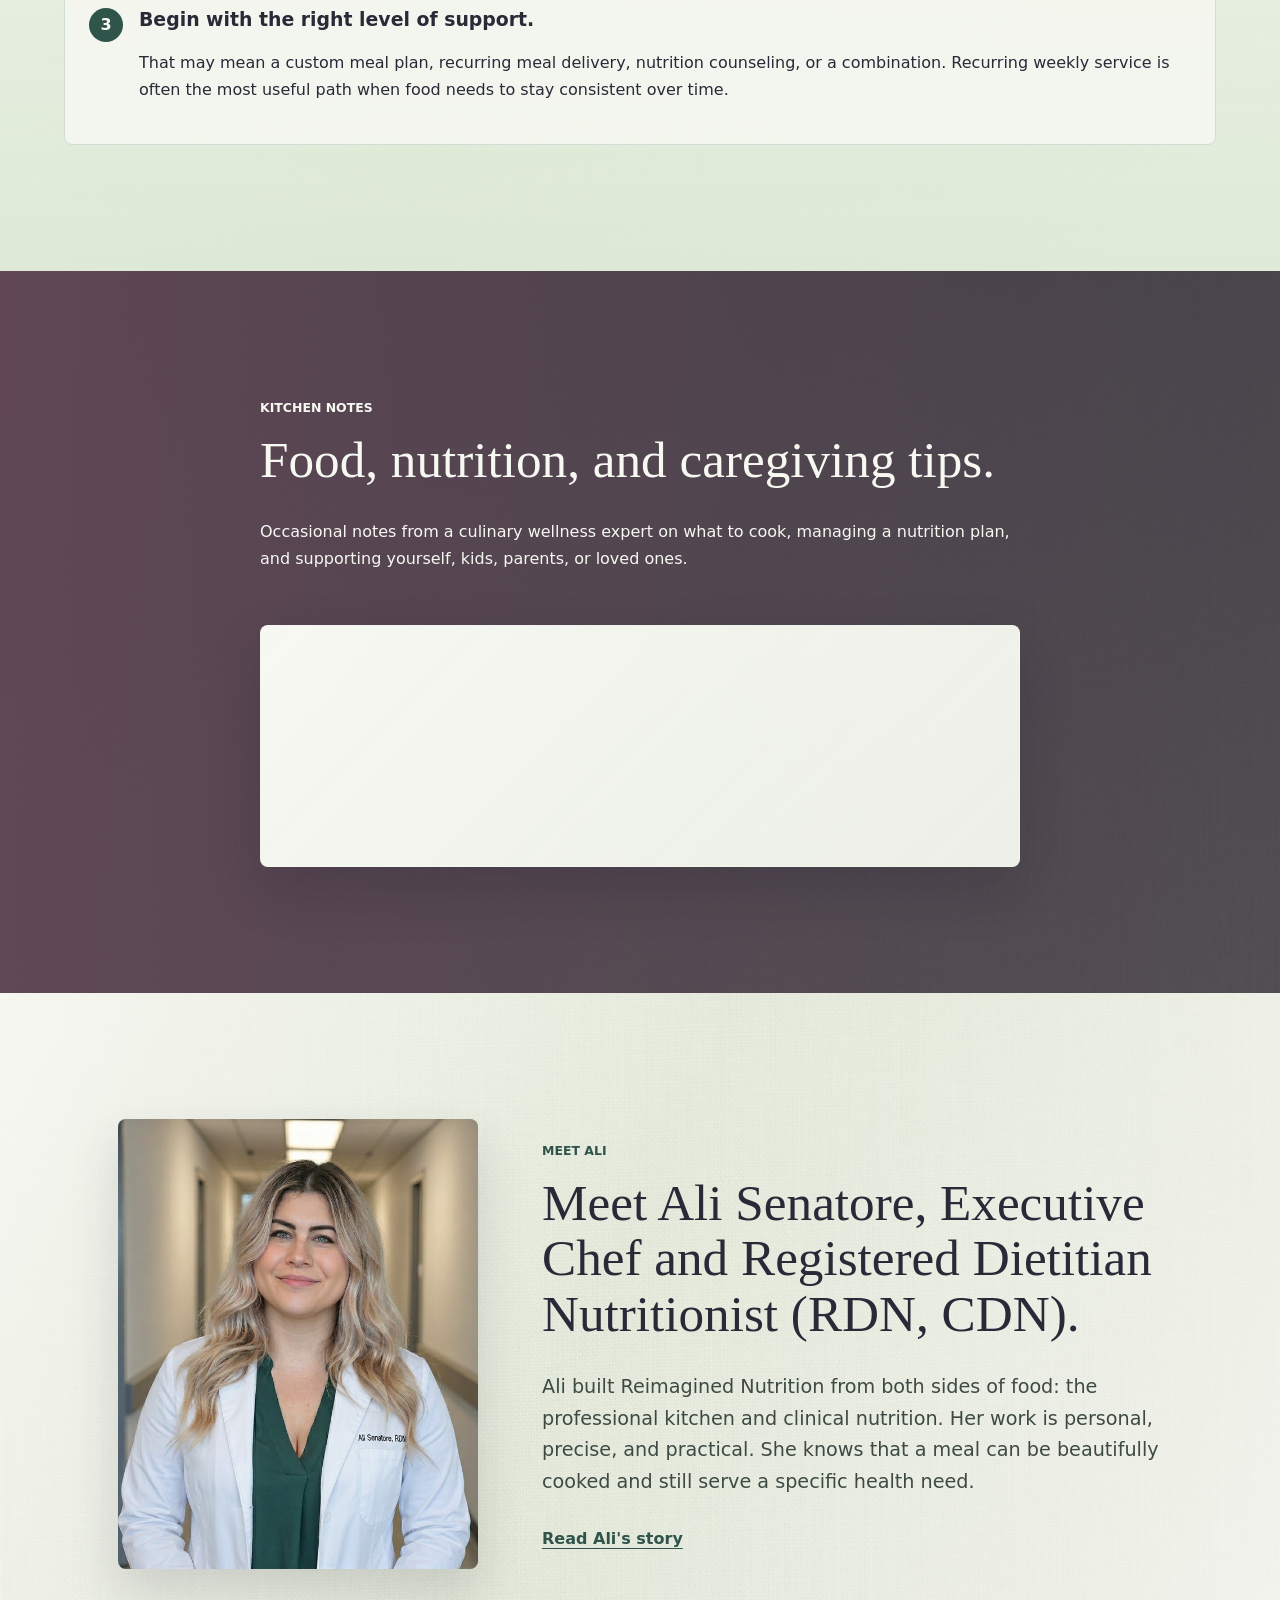
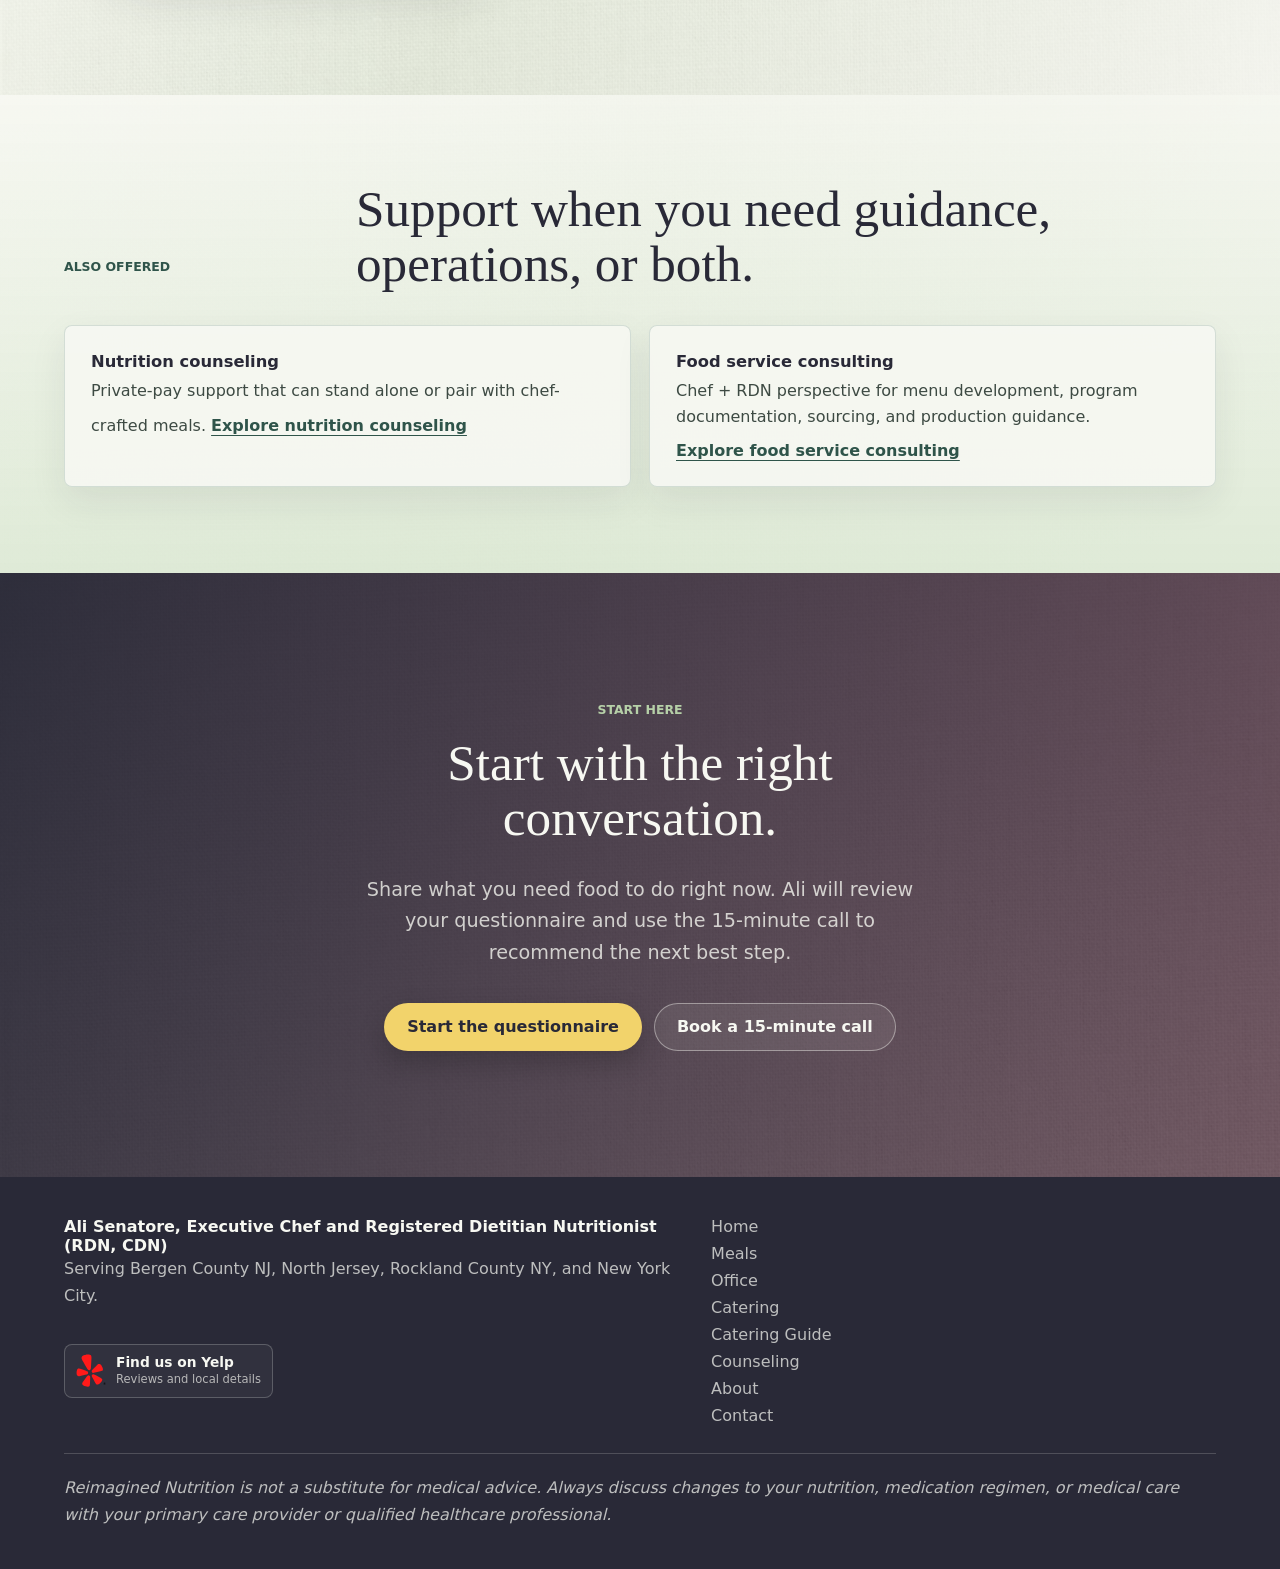
==== commit 6d0066f1: "Publish Fall and Winter 2026 catering guide and PDF" ====
--- a/index.html
+++ b/index.html
@@ -3,8 +3,211 @@
   <head>
     <meta charset="utf-8">
     <meta name="viewport" content="width=device-width, initial-scale=1">
-    <title>Chef Dietitian Meal Plans | Reimagined Nutrition</title>
-    <meta name="description" content="Chef-crafted meal plans and recovery meal delivery from Ali Senatore, RDN, serving Bergen County NJ, North Jersey, NYC, and Rockland.">
+    <!-- Generated SEO: edit seo.json, then run scripts/sync-seo.mjs. -->
+    <title>Meal Prep in Bergen County NJ | Reimagined Nutrition</title>
+    <meta name="description" content="Chef-prepared meal plans, recovery meals, office lunches, catering, and nutrition counseling in Bergen County NJ and nearby areas. Meet Ali Senatore, RDN.">
+    <link rel="canonical" href="https://reimaginednutrition.com/">
+    <link rel="sitemap" type="application/xml" href="https://reimaginednutrition.com/sitemap.xml">
+    <meta property="og:type" content="website">
+    <meta property="og:site_name" content="Reimagined Nutrition">
+    <meta property="og:locale" content="en_US">
+    <meta property="og:title" content="Meal Prep in Bergen County NJ | Reimagined Nutrition">
+    <meta property="og:description" content="Chef-prepared meal plans, recovery meals, office lunches, catering, and nutrition counseling in Bergen County NJ and nearby areas. Meet Ali Senatore, RDN.">
+    <meta property="og:url" content="https://reimaginednutrition.com/">
+    <meta property="og:image" content="https://reimaginednutrition.com/assets/reimagined-nutrition-hero.png">
+    <meta property="og:image:alt" content="Chef-prepared ingredients and meal planning materials.">
+    <meta name="twitter:card" content="summary_large_image">
+    <meta name="twitter:title" content="Meal Prep in Bergen County NJ | Reimagined Nutrition">
+    <meta name="twitter:description" content="Chef-prepared meal plans, recovery meals, office lunches, catering, and nutrition counseling in Bergen County NJ and nearby areas. Meet Ali Senatore, RDN.">
+    <meta name="twitter:image" content="https://reimaginednutrition.com/assets/reimagined-nutrition-hero.png">
+    <script type="application/ld+json" id="site-seo">{
+  "@context": "https://schema.org",
+  "@graph": [
+    {
+      "@type": "Organization",
+      "@id": "https://reimaginednutrition.com/#organization",
+      "name": "Reimagined Nutrition",
+      "url": "https://reimaginednutrition.com/",
+      "logo": "https://reimaginednutrition.com/assets/reimagined-nutrition-logo-transparent.png",
+      "telephone": "+12019064983",
+      "areaServed": [
+        "Bergen County NJ",
+        "North Jersey",
+        "Rockland County NY",
+        "New York City"
+      ],
+      "hasOfferCatalog": {
+        "@type": "OfferCatalog",
+        "name": "Reimagined Nutrition services",
+        "itemListElement": [
+          {
+            "@type": "Offer",
+            "itemOffered": {
+              "@id": "https://reimaginednutrition.com/specialized-recovery-meals.html#service"
+            }
+          },
+          {
+            "@type": "Offer",
+            "itemOffered": {
+              "@id": "https://reimaginednutrition.com/corporate-meals-office-lunches.html#service"
+            }
+          },
+          {
+            "@type": "Offer",
+            "itemOffered": {
+              "@id": "https://reimaginednutrition.com/full-service-catering-events.html#service"
+            }
+          },
+          {
+            "@type": "Offer",
+            "itemOffered": {
+              "@id": "https://reimaginednutrition.com/nutrition-counseling.html#service"
+            }
+          },
+          {
+            "@type": "Offer",
+            "itemOffered": {
+              "@id": "https://reimaginednutrition.com/food-service-consulting.html#service"
+            }
+          },
+          {
+            "@type": "Offer",
+            "itemOffered": {
+              "@id": "https://reimaginednutrition.com/meal-plans-for-aging-parents-and-spouses.html#service"
+            }
+          }
+        ]
+      }
+    },
+    {
+      "@type": "WebSite",
+      "@id": "https://reimaginednutrition.com/#website",
+      "url": "https://reimaginednutrition.com/",
+      "name": "Reimagined Nutrition",
+      "publisher": {
+        "@id": "https://reimaginednutrition.com/#organization"
+      },
+      "inLanguage": "en-US"
+    },
+    {
+      "@type": "WebPage",
+      "@id": "https://reimaginednutrition.com/#webpage",
+      "url": "https://reimaginednutrition.com/",
+      "name": "Meal Prep in Bergen County NJ | Reimagined Nutrition",
+      "description": "Chef-prepared meal plans, recovery meals, office lunches, catering, and nutrition counseling in Bergen County NJ and nearby areas. Meet Ali Senatore, RDN.",
+      "inLanguage": "en-US",
+      "isPartOf": {
+        "@id": "https://reimaginednutrition.com/#website"
+      },
+      "about": {
+        "@id": "https://reimaginednutrition.com/#organization"
+      }
+    },
+    {
+      "@type": "Service",
+      "@id": "https://reimaginednutrition.com/specialized-recovery-meals.html#service",
+      "name": "Specialized & Recovery Meals",
+      "serviceType": "Specialized meal plans and recovery meal delivery",
+      "description": "Personalized meal plans and chef-prepared recovery meals in Bergen County NJ, North Jersey, Rockland County NY, and NYC from a Registered Dietitian chef.",
+      "url": "https://reimaginednutrition.com/specialized-recovery-meals.html",
+      "provider": {
+        "@id": "https://reimaginednutrition.com/#organization"
+      },
+      "areaServed": [
+        "Bergen County NJ",
+        "North Jersey",
+        "Rockland County NY",
+        "New York City"
+      ]
+    },
+    {
+      "@type": "Service",
+      "@id": "https://reimaginednutrition.com/corporate-meals-office-lunches.html#service",
+      "name": "Office Meals & Lunch Catering",
+      "serviceType": "Office lunch catering and corporate meal programs",
+      "description": "Office lunch catering and corporate meal programs for teams in Bergen County NJ and North Jersey, with chef-prepared menus and dietary accommodation.",
+      "url": "https://reimaginednutrition.com/corporate-meals-office-lunches.html",
+      "provider": {
+        "@id": "https://reimaginednutrition.com/#organization"
+      },
+      "areaServed": [
+        "Bergen County NJ",
+        "North Jersey",
+        "Rockland County NY",
+        "New York City"
+      ]
+    },
+    {
+      "@type": "Service",
+      "@id": "https://reimaginednutrition.com/full-service-catering-events.html#service",
+      "name": "Full-Service Catering & Events",
+      "serviceType": "Full-service catering and event planning",
+      "description": "Package catering and full-service events in Bergen County NJ and nearby areas. Explore chef-led menus, staffing, and event planning with Ali Senatore.",
+      "url": "https://reimaginednutrition.com/full-service-catering-events.html",
+      "provider": {
+        "@id": "https://reimaginednutrition.com/#organization"
+      },
+      "areaServed": [
+        "Bergen County NJ",
+        "North Jersey",
+        "Rockland County NY",
+        "New York City"
+      ]
+    },
+    {
+      "@type": "Service",
+      "@id": "https://reimaginednutrition.com/nutrition-counseling.html#service",
+      "name": "Nutrition Counseling",
+      "serviceType": "Nutrition counseling and medical nutrition therapy",
+      "description": "Private-pay nutrition counseling and medical nutrition therapy with Ali Senatore, Registered Dietitian Nutritionist. Virtual and North Jersey appointments.",
+      "url": "https://reimaginednutrition.com/nutrition-counseling.html",
+      "provider": {
+        "@id": "https://reimaginednutrition.com/#organization"
+      },
+      "areaServed": [
+        "Bergen County NJ",
+        "North Jersey",
+        "Rockland County NY",
+        "New York City"
+      ]
+    },
+    {
+      "@type": "Service",
+      "@id": "https://reimaginednutrition.com/food-service-consulting.html#service",
+      "name": "Food Service Consulting",
+      "serviceType": "Food service and menu consulting",
+      "description": "Food service consulting with a chef and Registered Dietitian: menu development, nutrition-aware programs, sourcing, documentation, and kitchen guidance.",
+      "url": "https://reimaginednutrition.com/food-service-consulting.html",
+      "provider": {
+        "@id": "https://reimaginednutrition.com/#organization"
+      },
+      "areaServed": [
+        "Bergen County NJ",
+        "North Jersey",
+        "Rockland County NY",
+        "New York City"
+      ]
+    },
+    {
+      "@type": "Service",
+      "@id": "https://reimaginednutrition.com/meal-plans-for-aging-parents-and-spouses.html#service",
+      "name": "Meal Plans for Aging Parents & Spouses",
+      "serviceType": "Meal plans for aging parents and spouses",
+      "description": "Personalized meal plans and chef-prepared meals for aging parents and spouses in Bergen County NJ, North Jersey, Rockland County NY, and New York City.",
+      "url": "https://reimaginednutrition.com/meal-plans-for-aging-parents-and-spouses.html",
+      "provider": {
+        "@id": "https://reimaginednutrition.com/#organization"
+      },
+      "areaServed": [
+        "Bergen County NJ",
+        "North Jersey",
+        "Rockland County NY",
+        "New York City"
+      ]
+    }
+  ]
+}</script>
+    <!-- End generated SEO -->
     <link rel="icon" type="image/png" href="assets/reimagined-nutrition-icon.png">
     <link rel="preload" as="image" href="assets/reimagined-nutrition-hero.png">
     <link rel="preload" as="image" href="assets/reimagined-nutrition-logo-transparent.png">
@@ -21,6 +224,7 @@
         <a href="specialized-recovery-meals.html">Meals</a>
         <a href="corporate-meals-office-lunches.html">Office</a>
         <a href="full-service-catering-events.html">Catering</a>
+        <a href="catering-guide/">Catering Guide</a>
         <a href="nutrition-counseling.html">Counseling</a>
         <a href="about.html">About</a>
         <a href="contact-and-inquiry.html">Contact</a>
@@ -250,32 +454,8 @@
 
     <footer class="site-footer" data-site-footer></footer>
 
-    <script type="application/ld+json">
-      {
-        "@context": "https://schema.org",
-        "@type": "LocalBusiness",
-        "name": "Reimagined Nutrition",
-        "url": "https://www.reimaginednutrition.com/",
-        "image": "assets/reimagined-nutrition-logo-transparent.png",
-        "description": "Chef-crafted specialized meal plans, recovery meal delivery, corporate catering, and event catering from Ali Senatore, Executive Chef and Registered Dietitian Nutritionist (RDN, CDN).",
-        "areaServed": [
-          "Bergen County NJ",
-          "North Jersey",
-          "Rockland County NY",
-          "New York City"
-        ],
-        "serviceType": [
-          "Specialized meal plans",
-          "Recovery meal delivery",
-          "Corporate catering",
-          "Office lunch catering",
-          "Full-service catering",
-          "Nutrition counseling"
-        ]
-      }
-    </script>
     <script src="script.js"></script>
-    <script src="footer.js?v=59d3e0d615ab"></script>
+    <script src="footer.js?v=cfa6bdf8b970"></script>
     <script src="https://js-na2.hsforms.net/forms/embed/247079971.js" defer></script>
     <!-- Start of HubSpot Embed Code -->
     <script type="text/javascript" id="hs-script-loader" async defer src="//js-na2.hs-scripts.com/247079971.js"></script>
--- a/styles.css
+++ b/styles.css
@@ -441,6 +441,10 @@
 
 .line-stack span {
   display: block;
+}
+
+.catering-inquiry-title span {
+  white-space: nowrap;
 }
 
 .keep-together {
@@ -2479,6 +2483,10 @@
 }
 
 @media (max-width: 620px) {
+  .catering-inquiry-title {
+    font-size: 1.8rem;
+  }
+
   .site-header {
     padding: 14px 18px;
   }
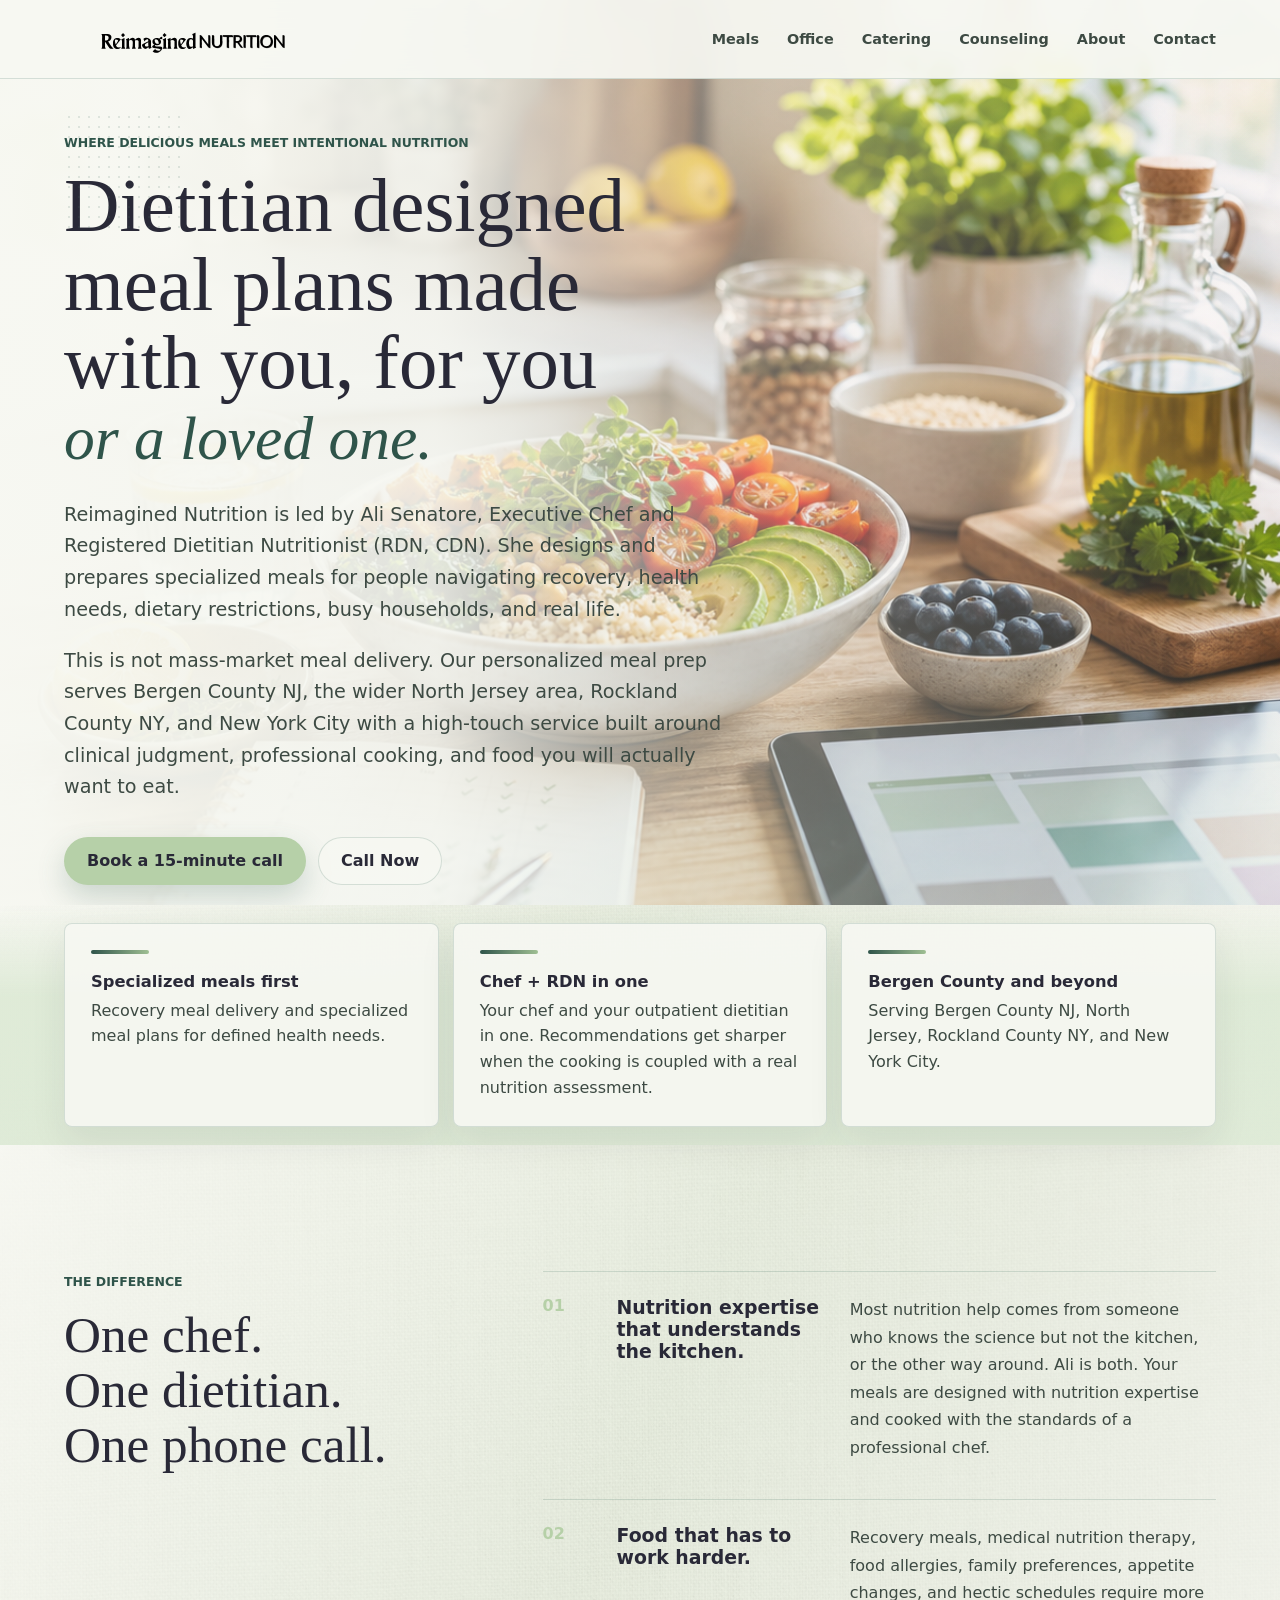
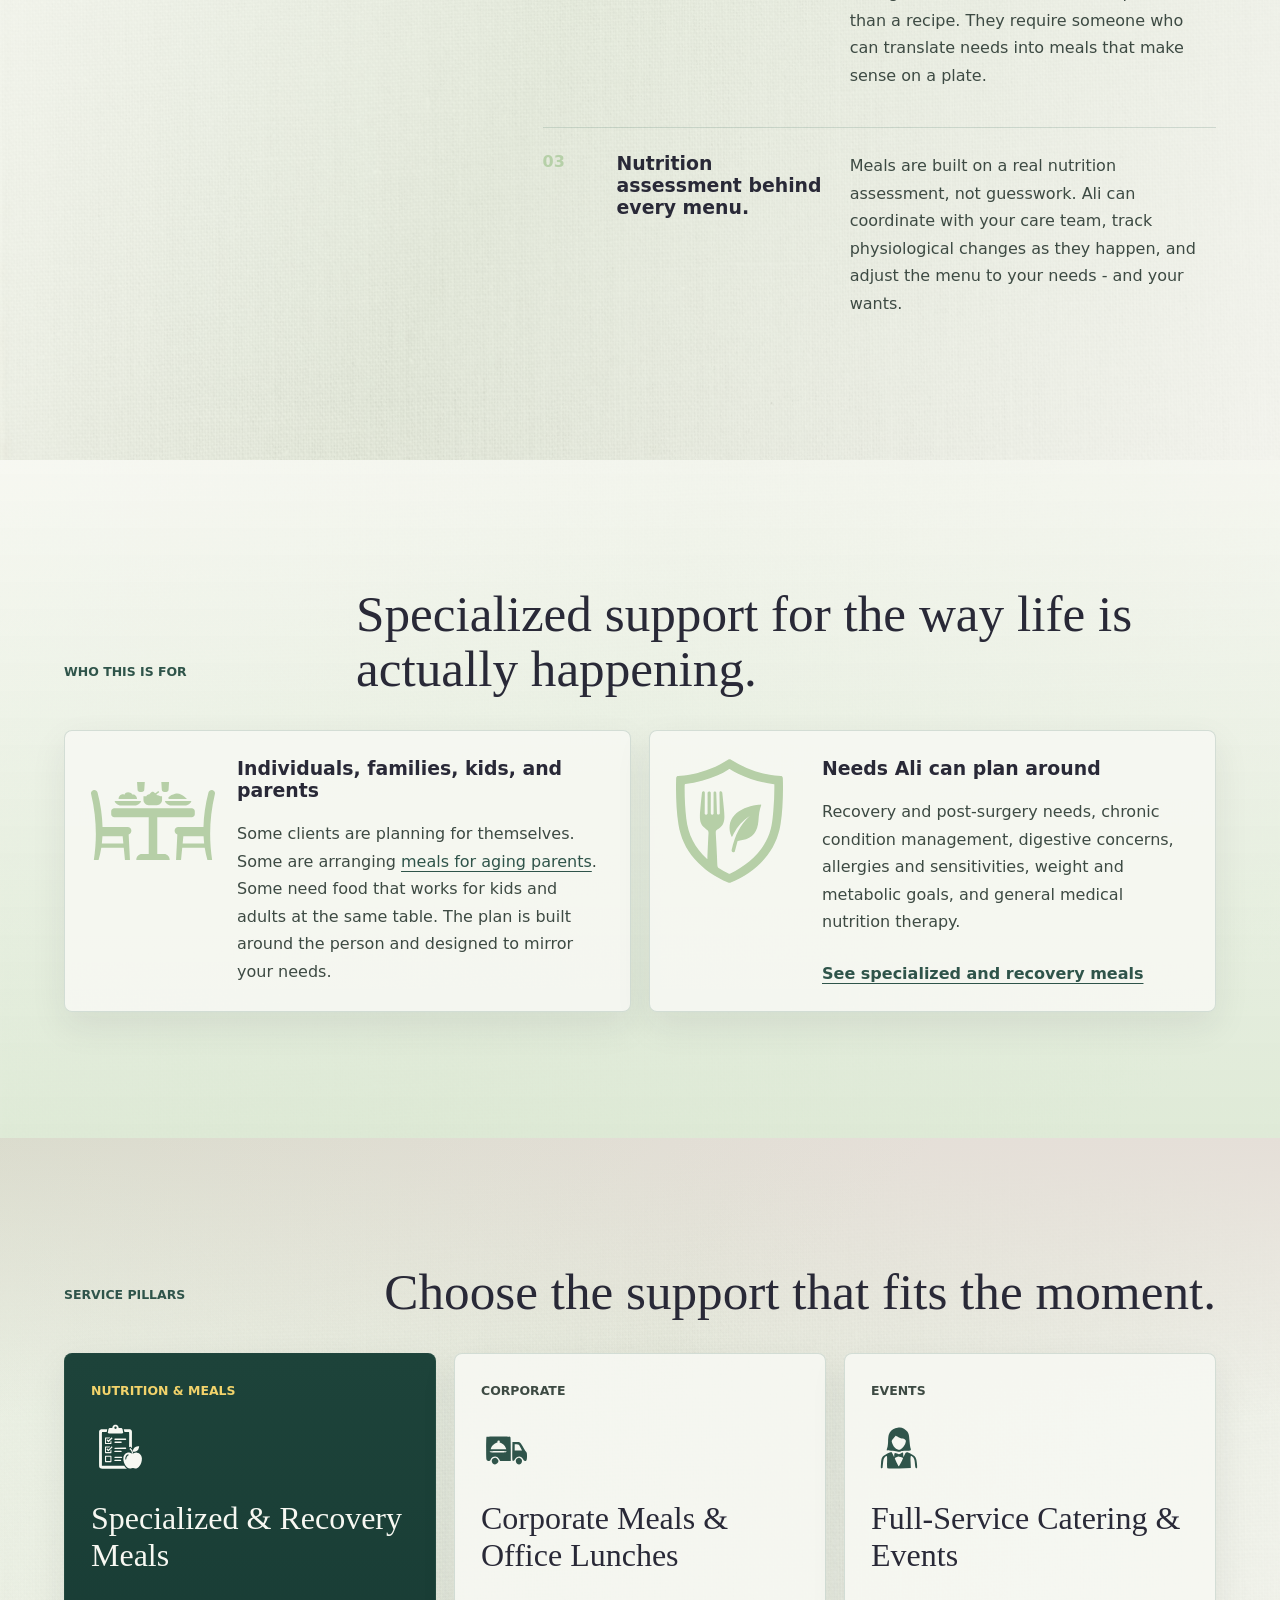
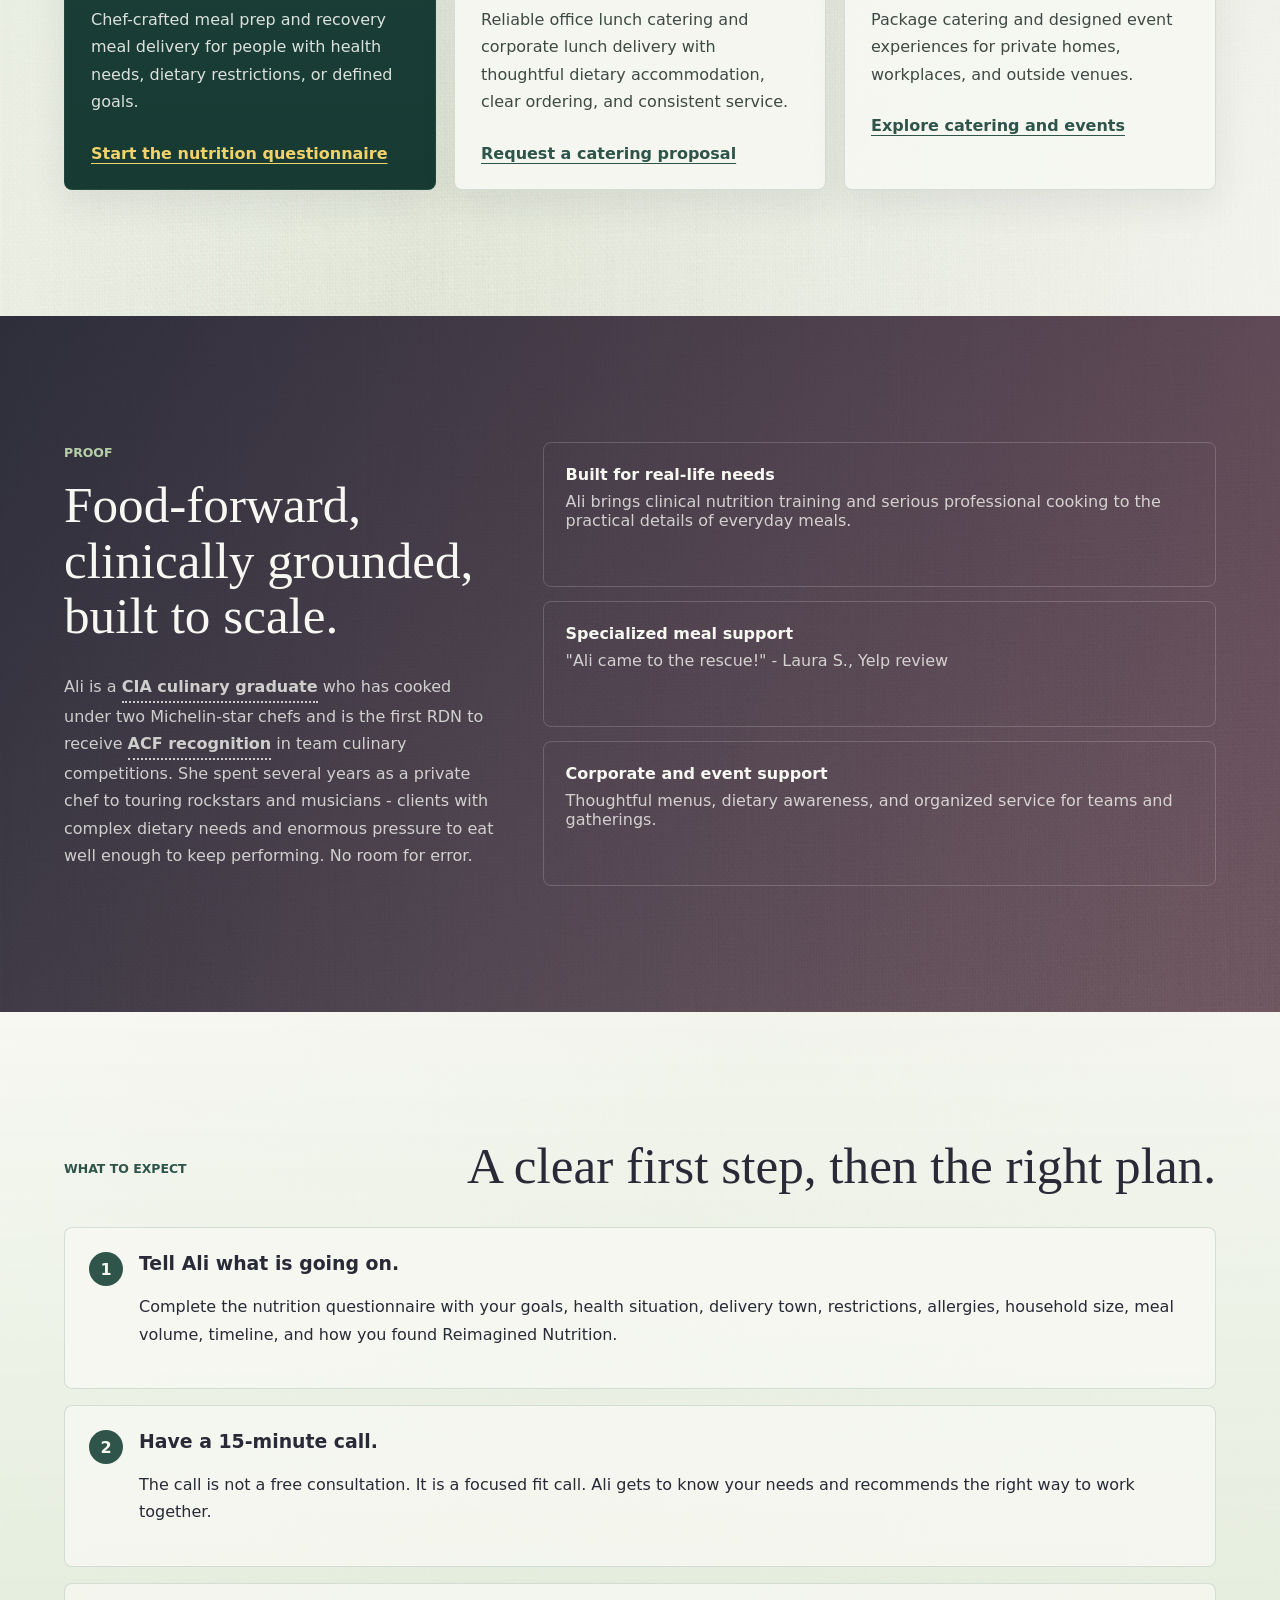
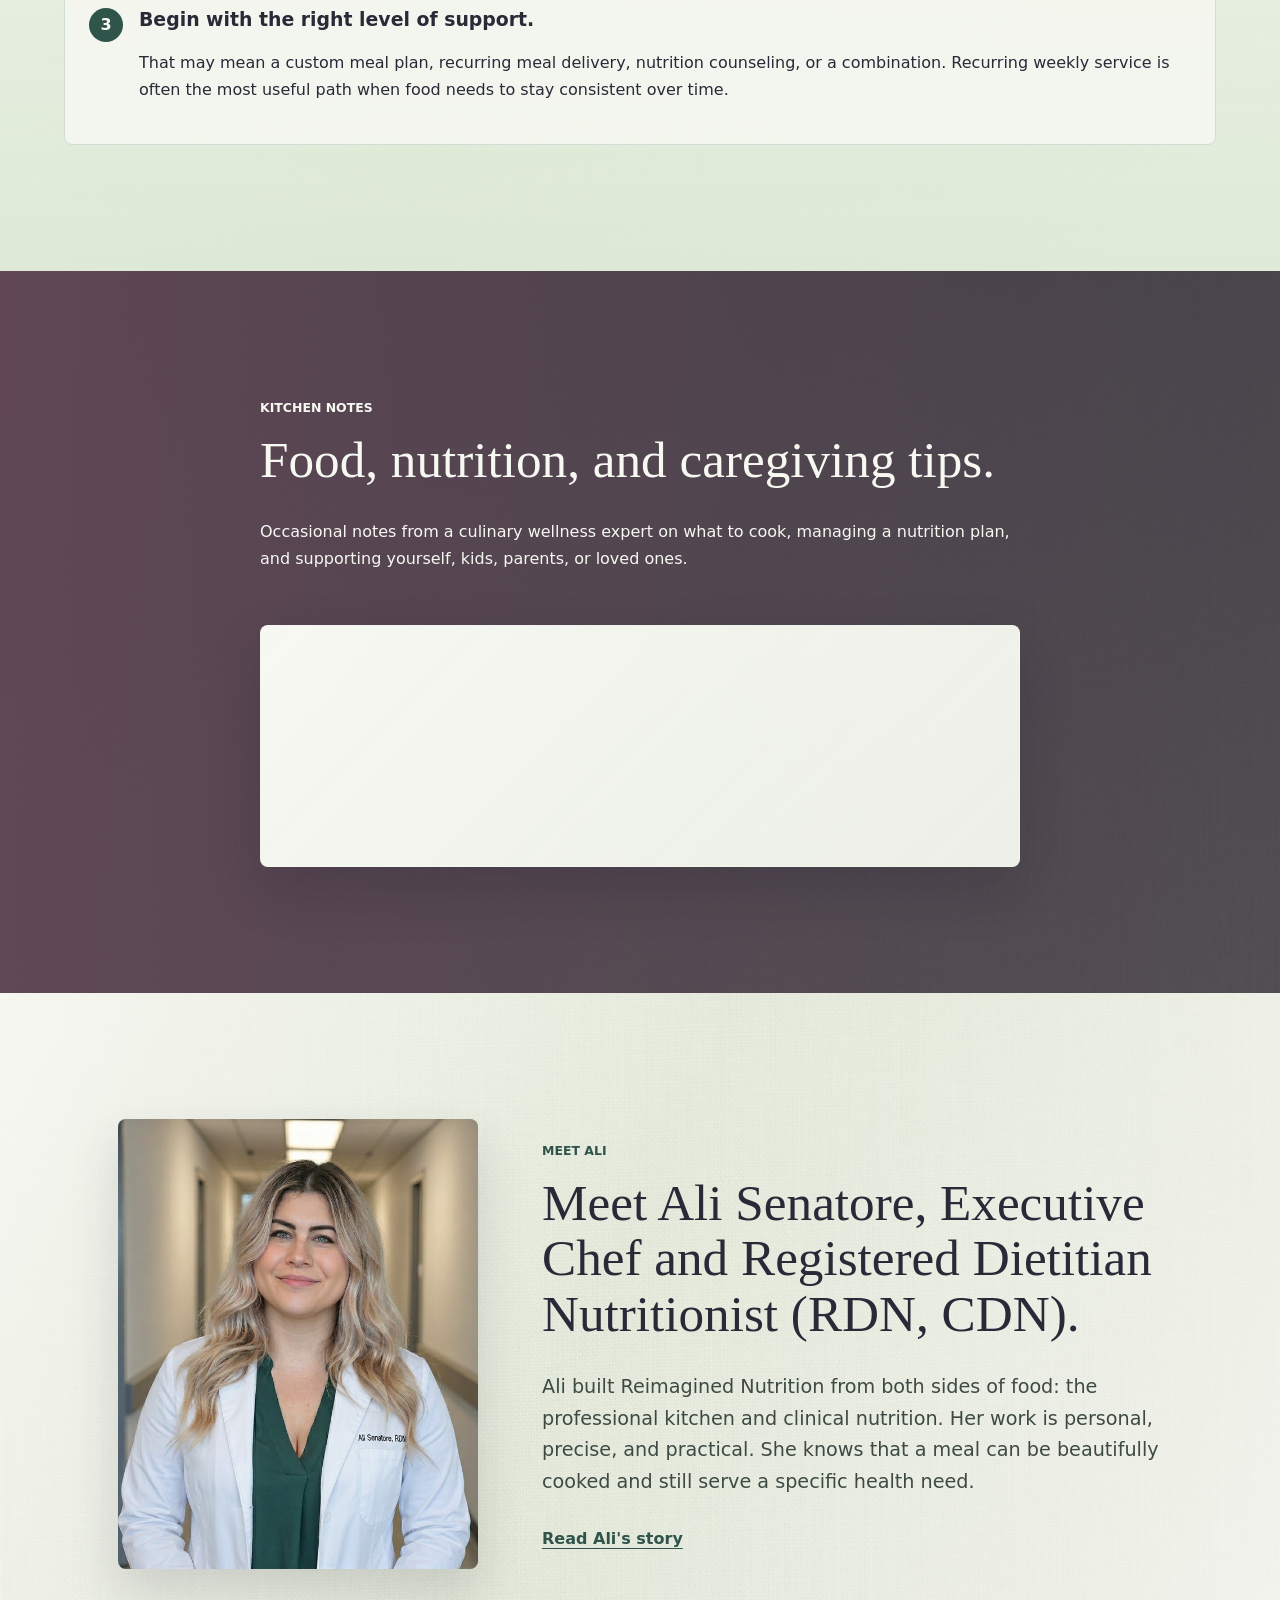
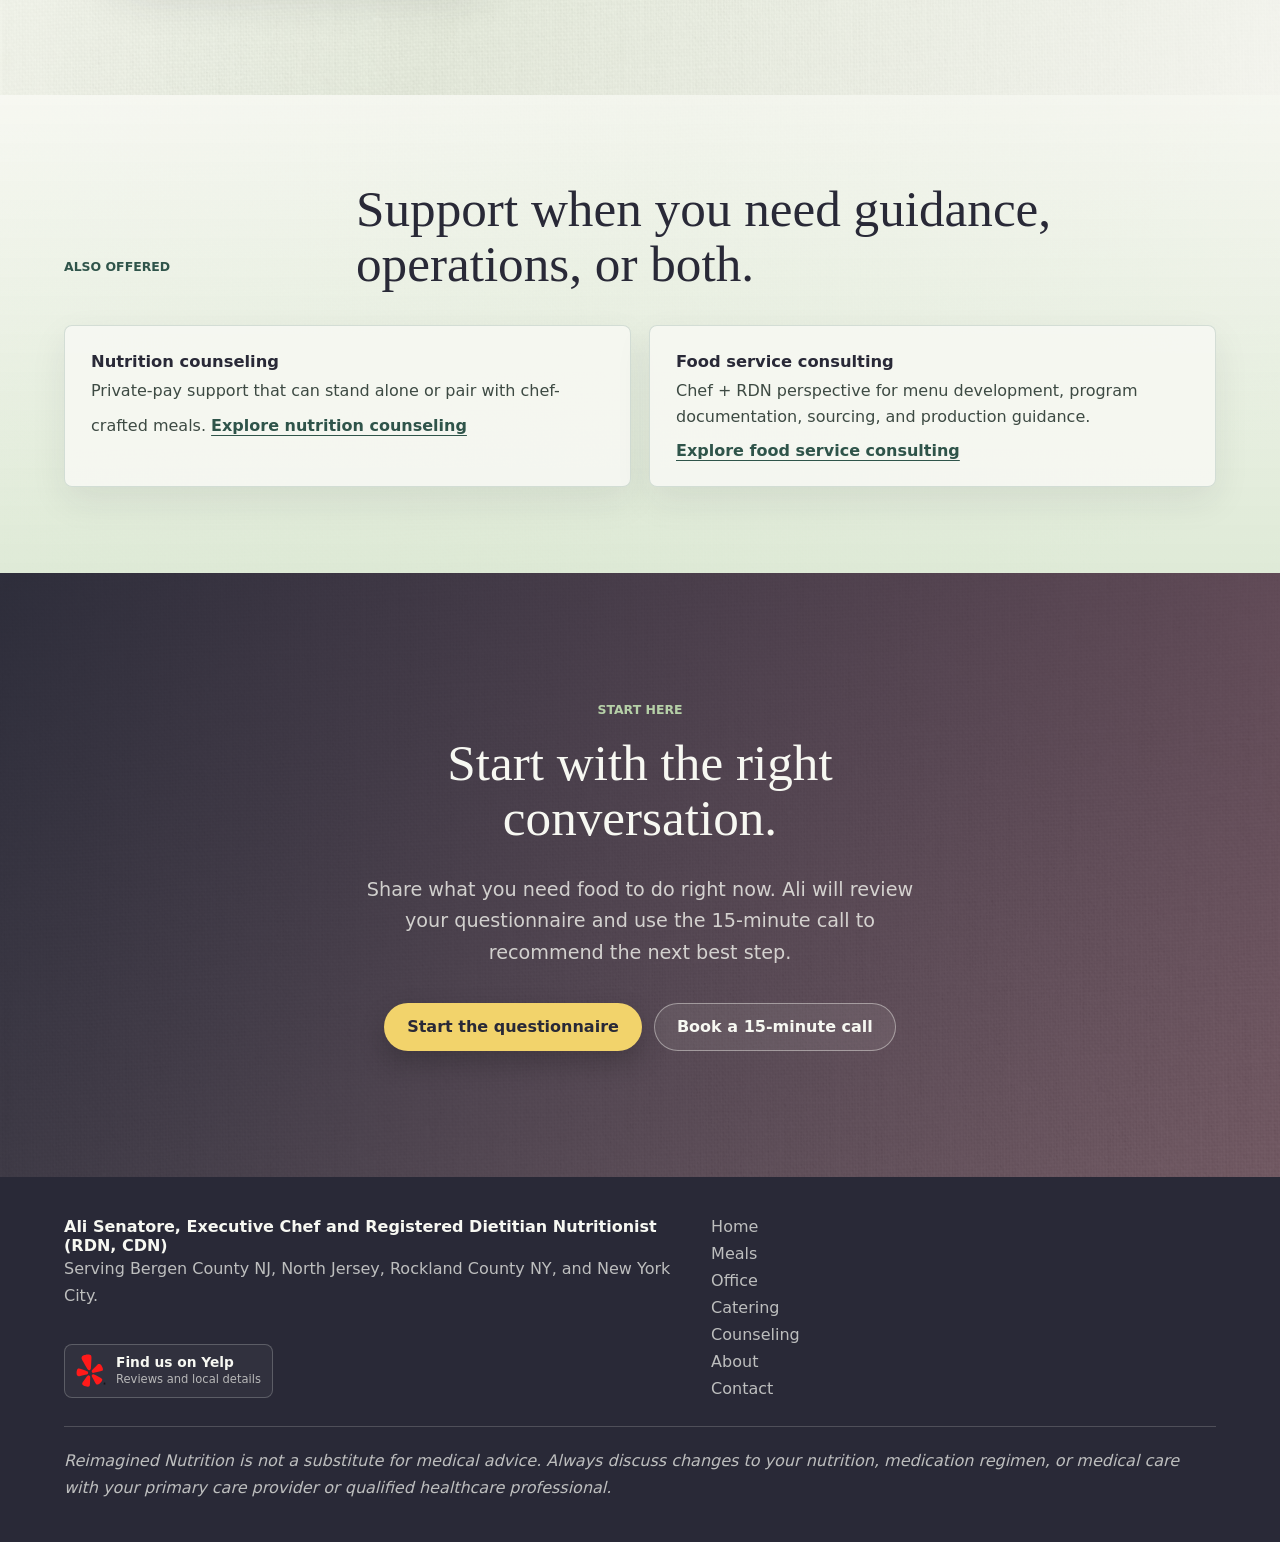
==== commit d32b3836: "Remove catering webpage and link service pages directly to PDF" ====
--- a/index.html
+++ b/index.html
@@ -224,7 +224,6 @@
         <a href="specialized-recovery-meals.html">Meals</a>
         <a href="corporate-meals-office-lunches.html">Office</a>
         <a href="full-service-catering-events.html">Catering</a>
-        <a href="catering-guide/">Catering Guide</a>
         <a href="nutrition-counseling.html">Counseling</a>
         <a href="about.html">About</a>
         <a href="contact-and-inquiry.html">Contact</a>
@@ -455,7 +454,7 @@
     <footer class="site-footer" data-site-footer></footer>
 
     <script src="script.js"></script>
-    <script src="footer.js?v=cfa6bdf8b970"></script>
+    <script src="footer.js?v=59d3e0d615ab"></script>
     <script src="https://js-na2.hsforms.net/forms/embed/247079971.js" defer></script>
     <!-- Start of HubSpot Embed Code -->
     <script type="text/javascript" id="hs-script-loader" async defer src="//js-na2.hs-scripts.com/247079971.js"></script>
